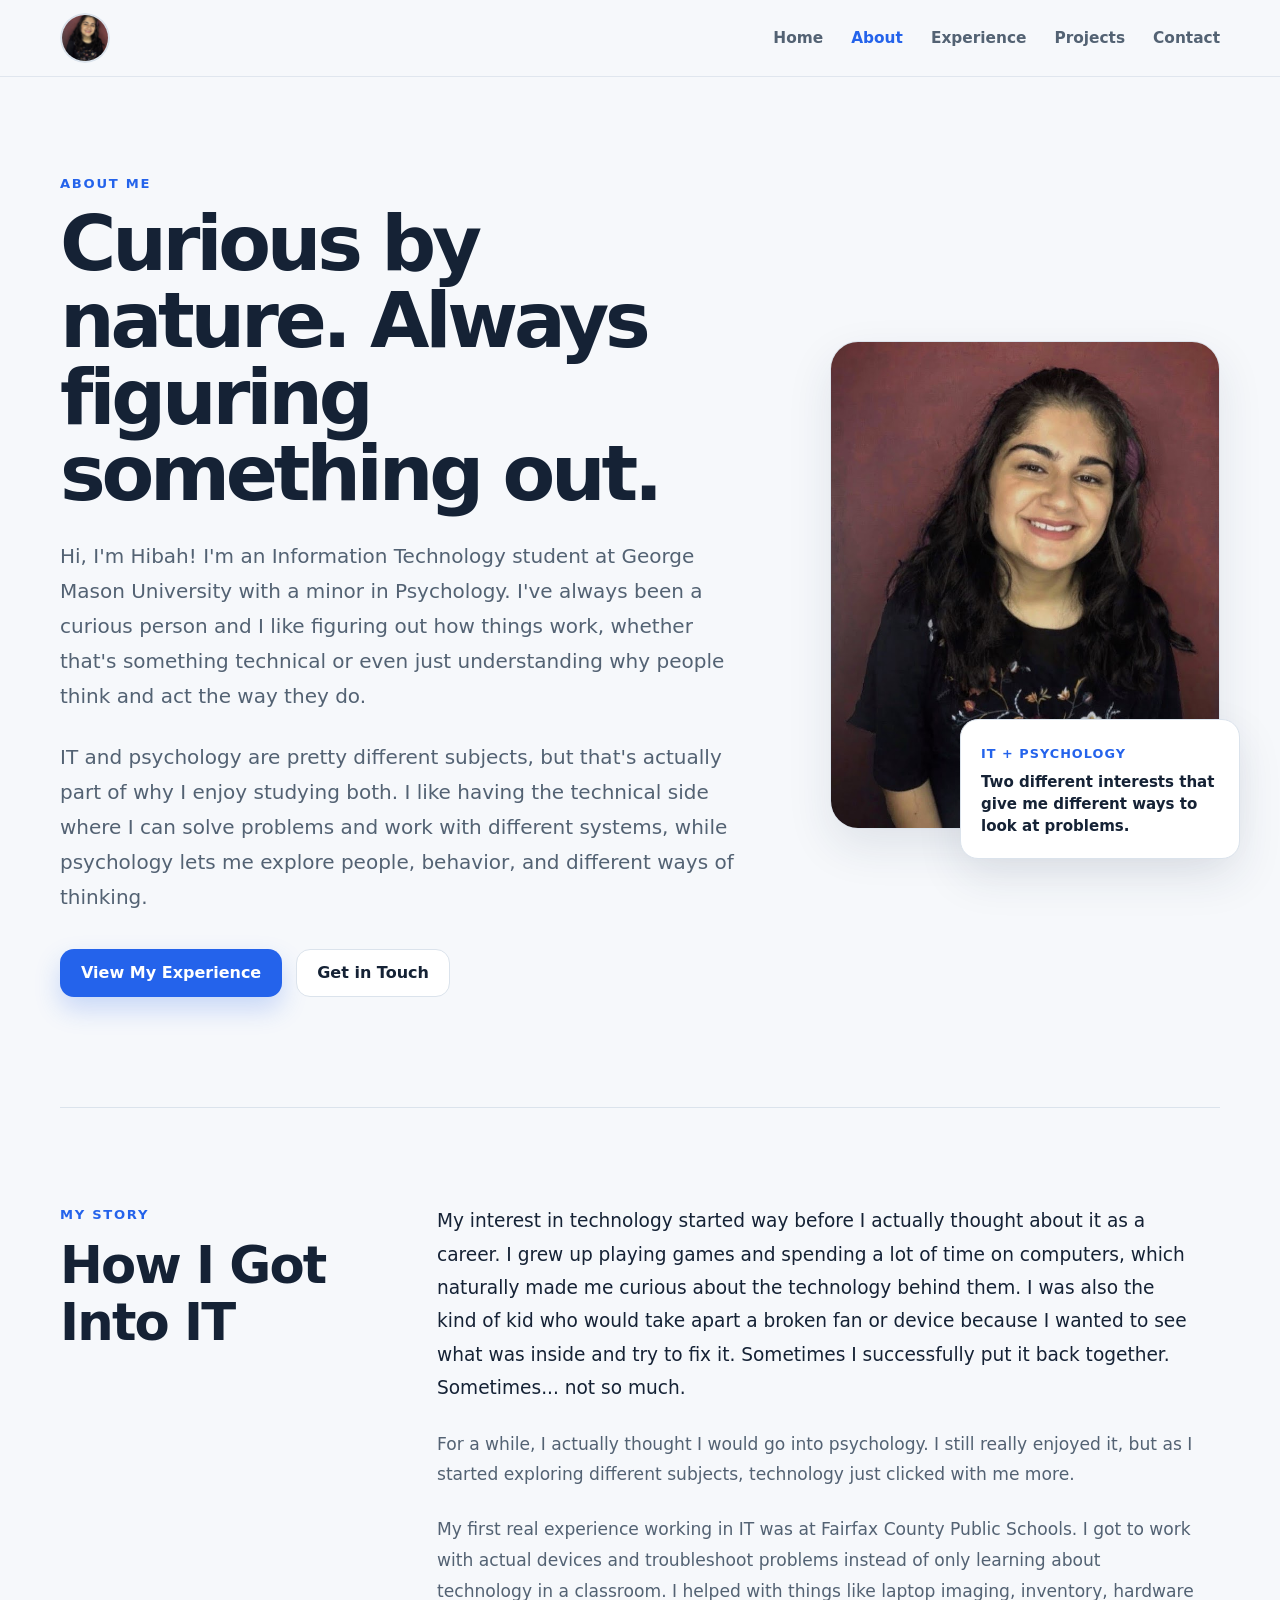
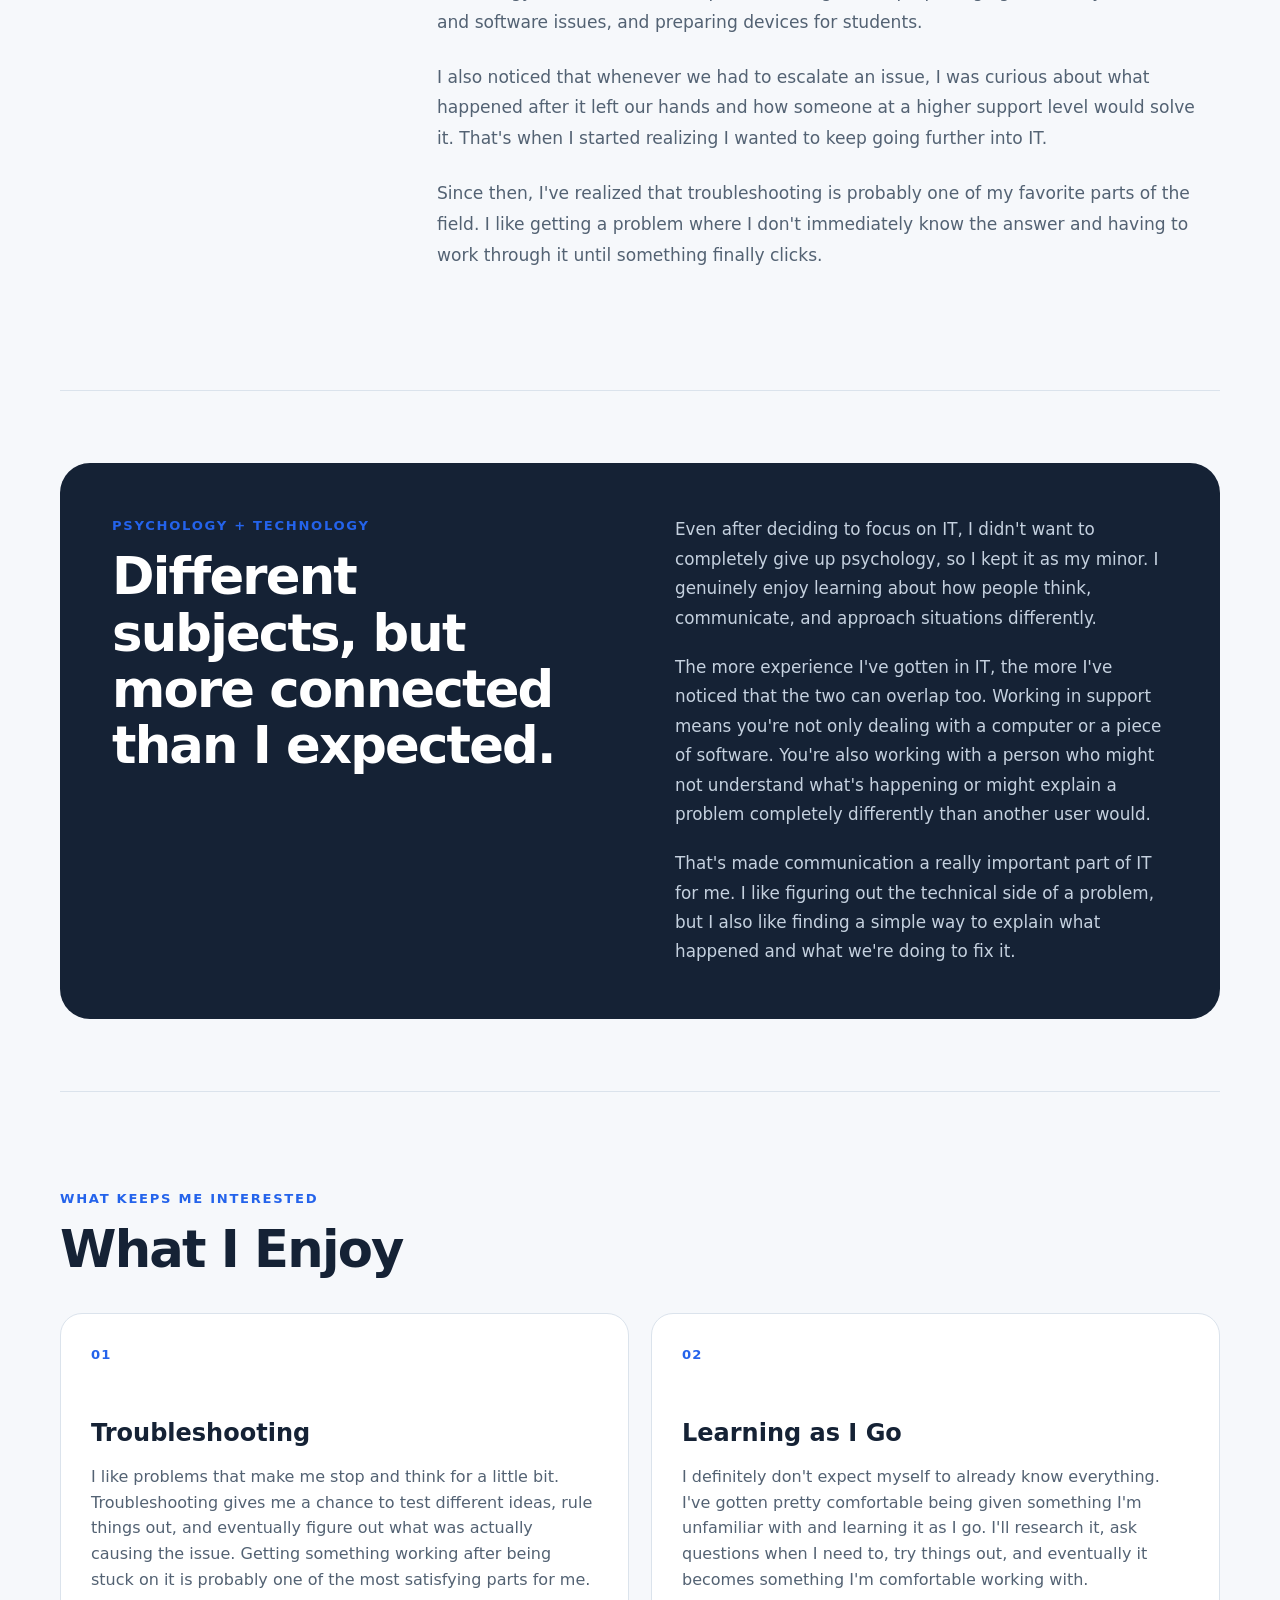
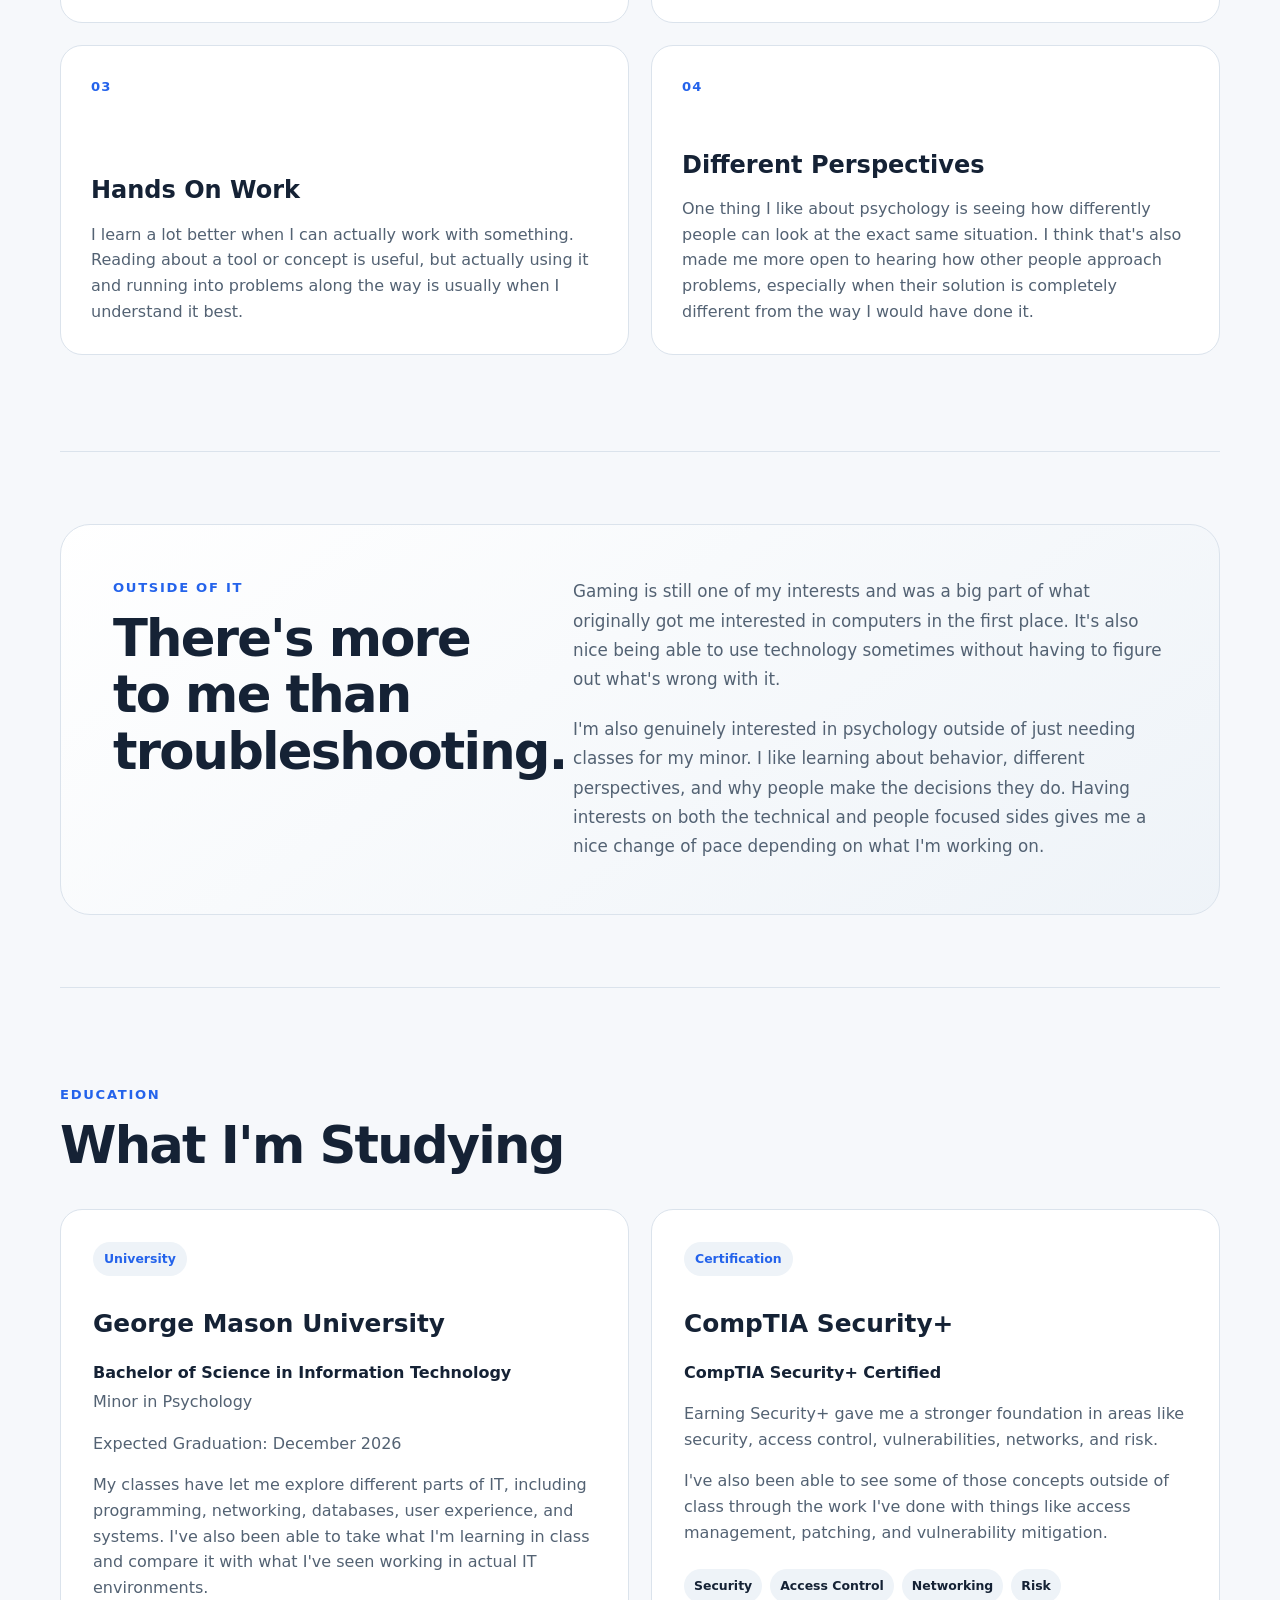
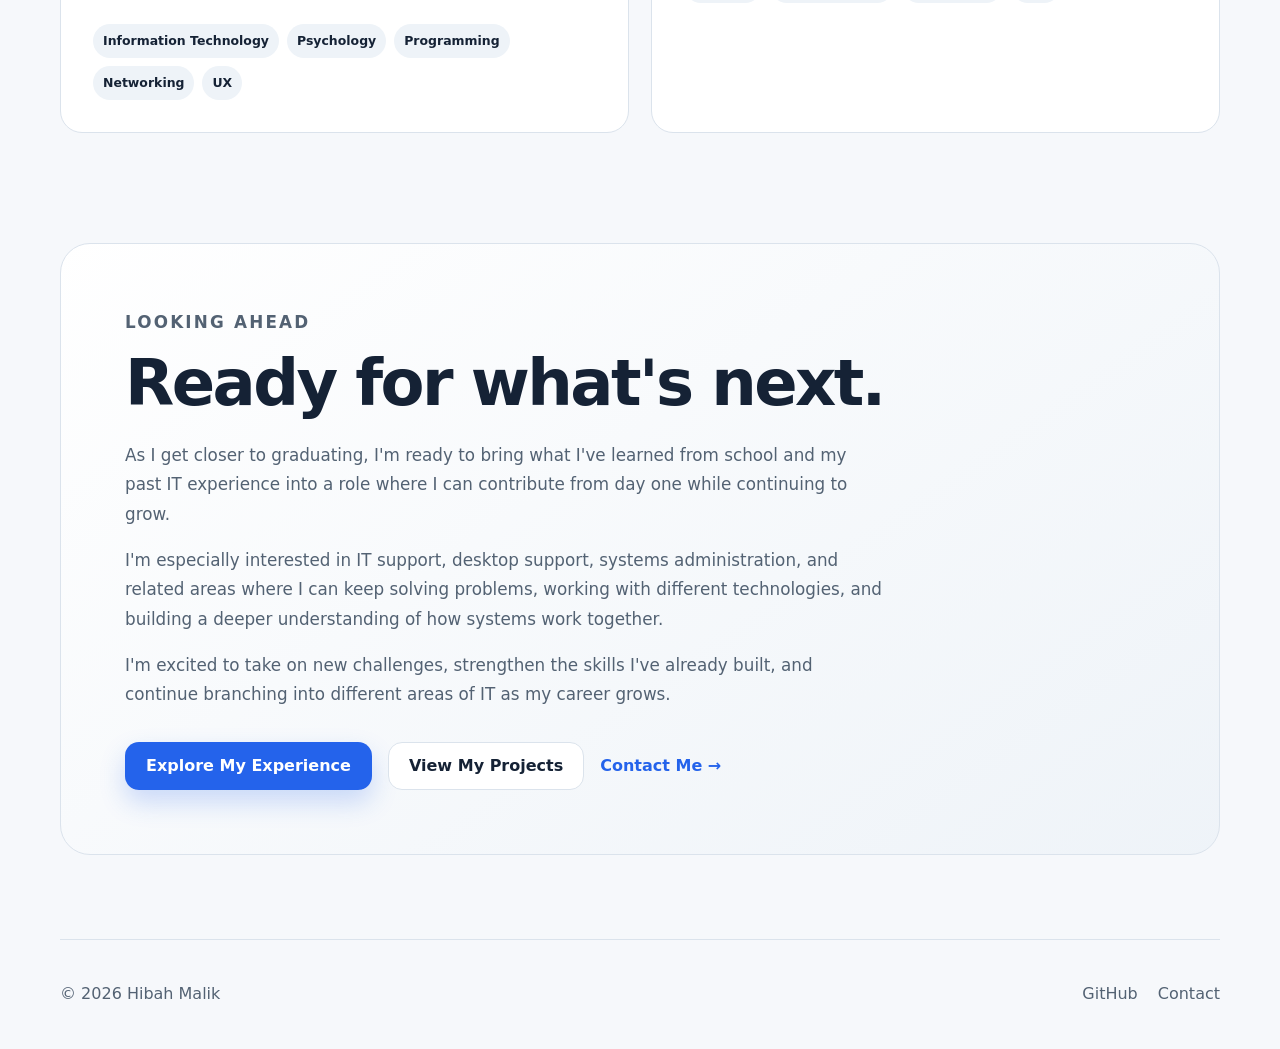
==== about.html @ f1117dc6 "Add about page" ====
<!DOCTYPE html>
<html lang="en">

<head>
    <meta charset="UTF-8">

    <meta
        name="viewport"
        content="width=device-width, initial-scale=1.0"
    >

    <meta
        name="description"
        content="Learn more about Hibah Malik, an Information Technology student at George Mason University with a minor in Psychology."
    >

    <title>About | Hibah Malik</title>

    <link
        rel="icon"
        type="image/jpeg"
        href="assets/images/logo.JPG"
    >

    <link rel="stylesheet" href="style.css">
</head>


<body>

    <!-- Navigation -->
    <header class="site-header">

        <nav class="navbar" aria-label="Main navigation">

            <a
                href="index.html"
                class="logo"
                aria-label="Hibah Malik home"
            >
                <img
                    src="assets/images/logo.JPG"
                    alt="Hibah Malik"
                >
            </a>

            <button
                class="menu-toggle"
                type="button"
                aria-label="Open navigation menu"
                aria-expanded="false"
            >
                ☰
            </button>

            <ul class="nav-links">

                <li>
                    <a href="index.html">
                        Home
                    </a>
                </li>

                <li>
                    <a
                        href="about.html"
                        class="active"
                    >
                        About
                    </a>
                </li>

                <li>
                    <a href="experience.html">
                        Experience
                    </a>
                </li>

                <li>
                    <a href="projects.html">
                        Projects
                    </a>
                </li>

                <li>
                    <a href="contact.html">
                        Contact
                    </a>
                </li>

            </ul>

        </nav>

    </header>


    <main>

        <!-- About Introduction -->
        <section class="about-hero">

            <div class="about-hero-content">

                <p class="eyebrow">
                    About Me
                </p>

                <h1>
                    Curious by nature.
                    Always figuring something out.
                </h1>

                <p class="about-intro">
                    Hi, I'm Hibah! I'm an Information Technology student
                    at George Mason University with a minor in Psychology.
                    I've always been a curious person and I like figuring
                    out how things work, whether that's something technical
                    or even just understanding why people think and act the
                    way they do.
                </p>

                <p class="about-intro">
                    IT and psychology are pretty different subjects, but
                    that's actually part of why I enjoy studying both.
                    I like having the technical side where I can solve
                    problems and work with different systems, while psychology
                    lets me explore people, behavior, and different ways
                    of thinking.
                </p>

                <div class="about-hero-actions">

                    <a
                        class="button primary-button"
                        href="experience.html"
                    >
                        View My Experience
                    </a>

                    <a
                        class="button secondary-button"
                        href="contact.html"
                    >
                        Get in Touch
                    </a>

                </div>

            </div>


            <div class="about-photo-wrapper">

                <img
                    class="about-photo"
                    src="assets/images/logo.JPG"
                    alt="Hibah Malik"
                >

                <div class="about-photo-note">

                    <span>
                        IT + Psychology
                    </span>

                    <p>
                        Two different interests that give me
                        different ways to look at problems.
                    </p>

                </div>

            </div>

        </section>


        <!-- How I Got Into IT -->
        <section class="about-section about-story-section">

            <div class="about-section-label">

                <p class="eyebrow">
                    My Story
                </p>

                <h2>
                    How I Got Into IT
                </h2>

            </div>


            <div class="about-story">

                <p>
                    My interest in technology started way before I actually
                    thought about it as a career. I grew up playing games
                    and spending a lot of time on computers, which naturally
                    made me curious about the technology behind them. I was
                    also the kind of kid who would take apart a broken fan
                    or device because I wanted to see what was inside and try
                    to fix it. Sometimes I successfully put it back together.
                    Sometimes... not so much.
                </p>

                <p>
                    For a while, I actually thought I would go into psychology.
                    I still really enjoyed it, but as I started exploring
                    different subjects, technology just clicked with me more.
                </p>

                <p>
                    My first real experience working in IT was at Fairfax
                    County Public Schools. I got to work with actual devices
                    and troubleshoot problems instead of only learning about
                    technology in a classroom. I helped with things like
                    laptop imaging, inventory, hardware and software issues,
                    and preparing devices for students.
                </p>

                <p>
                    I also noticed that whenever we had to escalate an issue,
                    I was curious about what happened after it left our hands
                    and how someone at a higher support level would solve it.
                    That's when I started realizing I wanted to keep going
                    further into IT.
                </p>

                <p>
                    Since then, I've realized that troubleshooting is probably
                    one of my favorite parts of the field. I like getting a
                    problem where I don't immediately know the answer and
                    having to work through it until something finally clicks.
                </p>

            </div>

        </section>


        <!-- Psychology and Technology -->
        <section class="about-section people-tech-section">

            <div class="people-tech-card">

                <div class="people-tech-heading">

                    <p class="eyebrow">
                        Psychology + Technology
                    </p>

                    <h2>
                        Different subjects,
                        but more connected than I expected.
                    </h2>

                </div>


                <div class="people-tech-content">

                    <p>
                        Even after deciding to focus on IT, I didn't want
                        to completely give up psychology, so I kept it as
                        my minor. I genuinely enjoy learning about how
                        people think, communicate, and approach situations
                        differently.
                    </p>

                    <p>
                        The more experience I've gotten in IT, the more I've
                        noticed that the two can overlap too. Working in
                        support means you're not only dealing with a computer
                        or a piece of software. You're also working with a
                        person who might not understand what's happening or
                        might explain a problem completely differently than
                        another user would.
                    </p>

                    <p>
                        That's made communication a really important part of
                        IT for me. I like figuring out the technical side of
                        a problem, but I also like finding a simple way to
                        explain what happened and what we're doing to fix it.
                    </p>

                </div>

            </div>

        </section>


        <!-- What I Enjoy -->
        <section class="about-section">

            <div class="section-heading">

                <p class="eyebrow">
                    What Keeps Me Interested
                </p>

                <h2>
                    What I Enjoy
                </h2>

            </div>


            <div class="about-interest-grid">

                <!-- Troubleshooting -->
                <article class="about-interest-card">

                    <span class="interest-number">
                        01
                    </span>

                    <h3>
                        Troubleshooting
                    </h3>

                    <p>
                        I like problems that make me stop and think for a
                        little bit. Troubleshooting gives me a chance to
                        test different ideas, rule things out, and eventually
                        figure out what was actually causing the issue.
                        Getting something working after being stuck on it
                        is probably one of the most satisfying parts for me.
                    </p>

                </article>


                <!-- Learning -->
                <article class="about-interest-card">

                    <span class="interest-number">
                        02
                    </span>

                    <h3>
                        Learning as I Go
                    </h3>

                    <p>
                        I definitely don't expect myself to already know
                        everything. I've gotten pretty comfortable being
                        given something I'm unfamiliar with and learning it
                        as I go. I'll research it, ask questions when I need
                        to, try things out, and eventually it becomes
                        something I'm comfortable working with.
                    </p>

                </article>


                <!-- Hands On Work -->
                <article class="about-interest-card">

                    <span class="interest-number">
                        03
                    </span>

                    <h3>
                        Hands On Work
                    </h3>

                    <p>
                        I learn a lot better when I can actually work with
                        something. Reading about a tool or concept is useful,
                        but actually using it and running into problems along
                        the way is usually when I understand it best.
                    </p>

                </article>


                <!-- Perspectives -->
                <article class="about-interest-card">

                    <span class="interest-number">
                        04
                    </span>

                    <h3>
                        Different Perspectives
                    </h3>

                    <p>
                        One thing I like about psychology is seeing how
                        differently people can look at the exact same
                        situation. I think that's also made me more open
                        to hearing how other people approach problems,
                        especially when their solution is completely
                        different from the way I would have done it.
                    </p>

                </article>

            </div>

        </section>


        <!-- Outside of IT -->
        <section class="about-section outside-section">

            <div class="outside-card">

                <div>

                    <p class="eyebrow">
                        Outside of IT
                    </p>

                    <h2>
                        There's more to me than troubleshooting.
                    </h2>

                </div>


                <div class="outside-content">

                    <p>
                        Gaming is still one of my interests and was a big
                        part of what originally got me interested in
                        computers in the first place. It's also nice being
                        able to use technology sometimes without having
                        to figure out what's wrong with it.
                    </p>

                    <p>
                        I'm also genuinely interested in psychology outside
                        of just needing classes for my minor. I like learning
                        about behavior, different perspectives, and why people
                        make the decisions they do. Having interests on both
                        the technical and people focused sides gives me a
                        nice change of pace depending on what I'm working on.
                    </p>

                </div>

            </div>

        </section>


        <!-- Education -->
        <section class="about-section education-section">

            <div class="section-heading">

                <p class="eyebrow">
                    Education
                </p>

                <h2>
                    What I'm Studying
                </h2>

            </div>


            <div class="education-grid">

                <!-- GMU -->
                <article class="education-card">

                    <div class="education-card-top">

                        <span class="education-type">
                            University
                        </span>

                    </div>

                    <h3>
                        George Mason University
                    </h3>

                    <p class="education-degree">
                        Bachelor of Science in Information Technology
                    </p>

                    <p class="education-minor">
                        Minor in Psychology
                    </p>

                    <p>
                        Expected Graduation: December 2026
                    </p>

                    <p>
                        My classes have let me explore different parts of IT,
                        including programming, networking, databases, user
                        experience, and systems. I've also been able to take
                        what I'm learning in class and compare it with what
                        I've seen working in actual IT environments.
                    </p>

                    <div class="education-details">

                        <span>
                            Information Technology
                        </span>

                        <span>
                            Psychology
                        </span>

                        <span>
                            Programming
                        </span>

                        <span>
                            Networking
                        </span>

                        <span>
                            UX
                        </span>

                    </div>

                </article>


                <!-- Security+ -->
                <article class="education-card">

                    <div class="education-card-top">

                        <span class="education-type">
                            Certification
                        </span>

                    </div>

                    <h3>
                        CompTIA Security+
                    </h3>

                    <p class="education-degree">
                        CompTIA Security+ Certified
                    </p>

                    <p>
                        Earning Security+ gave me a stronger foundation in
                        areas like security, access control, vulnerabilities,
                        networks, and risk.
                    </p>

                    <p>
                        I've also been able to see some of those concepts
                        outside of class through the work I've done with
                        things like access management, patching, and
                        vulnerability mitigation.
                    </p>

                    <div class="education-details">

                        <span>
                            Security
                        </span>

                        <span>
                            Access Control
                        </span>

                        <span>
                            Networking
                        </span>

                        <span>
                            Risk
                        </span>

                    </div>

                </article>

            </div>

        </section>


        <!-- Looking Ahead -->
        <section class="about-future-section">

            <div class="about-future-content">

                <p class="eyebrow">
                    Looking Ahead
                </p>

                <h2>
                    Ready for what's next.
                </h2>

                <p>
                    As I get closer to graduating, I'm ready to bring what
                    I've learned from school and my past IT experience into
                    a role where I can contribute from day one while
                    continuing to grow.
                </p>

                <p>
                    I'm especially interested in IT support, desktop support,
                    systems administration, and related areas where I can
                    keep solving problems, working with different technologies,
                    and building a deeper understanding of how systems work
                    together.
                </p>

                <p>
                    I'm excited to take on new challenges, strengthen the
                    skills I've already built, and continue branching into
                    different areas of IT as my career grows.
                </p>


                <div class="about-future-actions">

                    <a
                        class="button primary-button"
                        href="experience.html"
                    >
                        Explore My Experience
                    </a>

                    <a
                        class="button secondary-button"
                        href="projects.html"
                    >
                        View My Projects
                    </a>

                    <a
                        class="text-link"
                        href="contact.html"
                    >
                        Contact Me →
                    </a>

                </div>

            </div>

        </section>

    </main>


    <!-- Footer -->
    <footer class="site-footer">

        <p>
            © <span id="current-year"></span> Hibah Malik
        </p>

        <div class="footer-links">

            <a
                href="https://github.com/hibah-malik"
                target="_blank"
                rel="noopener noreferrer"
            >
                GitHub
            </a>

            <a href="contact.html">
                Contact
            </a>

        </div>

    </footer>


    <script src="script.js"></script>

</body>

</html>
---- style.css ----
/* ========================================
   SITE VARIABLES
======================================== */

:root {
  --background: #f6f8fb;
  --surface: #ffffff;
  --surface-soft: #eef3f8;

  --text-primary: #152235;
  --text-secondary: #536273;

  --accent: #2463eb;
  --accent-dark: #1749b8;

  --border: #dbe3ec;

  --shadow:
    0 18px 45px
    rgba(31, 50, 81, 0.1);

  --max-width: 1160px;
}


/* ========================================
   GLOBAL
======================================== */

* {
  box-sizing: border-box;
}

html {
  scroll-behavior: smooth;
}

body {
  margin: 0;

  background: var(--background);
  color: var(--text-primary);

  font-family:
    Inter,
    ui-sans-serif,
    system-ui,
    -apple-system,
    BlinkMacSystemFont,
    "Segoe UI",
    sans-serif;

  line-height: 1.6;
}

a {
  color: inherit;
  text-decoration: none;
}

img {
  max-width: 100%;
}

button,
a {
  -webkit-tap-highlight-color: transparent;
}


/* ========================================
   NAVIGATION
======================================== */

.site-header {
  position: sticky;
  top: 0;

  z-index: 1000;

  background:
    rgba(246, 248, 251, 0.94);

  border-bottom:
    1px solid
    rgba(219, 227, 236, 0.8);

  backdrop-filter: blur(16px);
}

.navbar {
  width:
    min(
      calc(100% - 32px),
      var(--max-width)
    );

  min-height: 76px;

  margin: 0 auto;

  display: flex;

  align-items: center;
  justify-content: space-between;
}


/* Logo */

.logo {
  width: 50px;
  height: 50px;

  border-radius: 50%;

  overflow: hidden;

  display: block;

  flex-shrink: 0;
}

.logo img {
  width: 100%;
  height: 100%;

  display: block;

  object-fit: cover;

  border-radius: 50%;

  border:
    2px solid
    var(--border);

  transition:
    transform 180ms ease,
    border-color 180ms ease;
}

.logo:hover img {
  transform: scale(1.05);

  border-color: var(--accent);
}


/* Navigation Links */

.nav-links {
  display: flex;

  align-items: center;

  gap: 28px;

  margin: 0;

  padding: 0;

  list-style: none;
}

.nav-links a {
  color: var(--text-secondary);

  font-size: 0.96rem;

  font-weight: 650;
}

.nav-links a:hover,
.nav-links a.active {
  color: var(--accent);
}


/* Mobile Menu */

.menu-toggle {
  display: none;

  border: 0;

  background: transparent;

  color: var(--text-primary);

  font-size: 1.6rem;

  cursor: pointer;
}


/* ========================================
   MAIN
======================================== */

main {
  width:
    min(
      calc(100% - 32px),
      var(--max-width)
    );

  margin: 0 auto;
}


/* ========================================
   SHARED TYPOGRAPHY
======================================== */

.eyebrow {
  margin: 0 0 12px;

  color: var(--accent);

  font-size: 0.82rem;

  font-weight: 800;

  letter-spacing: 0.13em;

  text-transform: uppercase;
}


/* ========================================
   BUTTONS
======================================== */

.button {
  min-height: 48px;

  padding: 0 20px;

  border:
    1px solid
    transparent;

  border-radius: 14px;

  display: inline-flex;

  align-items: center;
  justify-content: center;

  font-weight: 750;

  transition:
    transform 180ms ease,
    box-shadow 180ms ease,
    background 180ms ease;
}

.button:hover {
  transform: translateY(-2px);
}

.primary-button {
  background: var(--accent);

  color: white;

  box-shadow:
    0 12px 26px
    rgba(36, 99, 235, 0.22);
}

.primary-button:hover {
  background: var(--accent-dark);
}

.secondary-button {
  background: var(--surface);

  border-color: var(--border);
}

.secondary-button:hover {
  box-shadow: var(--shadow);
}


/* ========================================
   HOMEPAGE HERO
======================================== */

.hero {
  min-height: 680px;

  padding:
    96px 0
    72px;

  display: grid;

  grid-template-columns:
    minmax(0, 1.4fr)
    minmax(300px, 0.8fr);

  align-items: center;

  gap: 72px;
}

.hero h1 {
  max-width: 780px;

  margin: 0;

  font-size:
    clamp(
      3rem,
      7vw,
      5.8rem
    );

  line-height: 0.98;

  letter-spacing: -0.055em;
}

.hero-summary {
  max-width: 720px;

  margin:
    28px 0
    14px;

  color: var(--text-secondary);

  font-size:
    clamp(
      1.12rem,
      2vw,
      1.35rem
    );
}

.hero-focus {
  margin: 0;

  color: var(--text-primary);

  font-weight: 700;
}

.hero-actions {
  margin-top: 34px;

  display: flex;

  flex-wrap: wrap;

  gap: 14px;
}


/* Homepage Current Focus Card */

.hero-card {
  padding: 34px;

  border:
    1px solid
    var(--border);

  border-radius: 28px;

  background:
    linear-gradient(
      145deg,
      rgba(255, 255, 255, 0.96),
      rgba(238, 243, 248, 0.96)
    );

  box-shadow: var(--shadow);
}

.card-label {
  margin:
    0 0
    10px;

  color: var(--accent);

  font-weight: 800;
}

.hero-card h2 {
  margin: 0;

  font-size: 1.7rem;

  line-height: 1.2;
}

.hero-card p {
  color: var(--text-secondary);
}

.quick-details {
  margin-top: 24px;

  display: grid;

  gap: 10px;
}

.quick-details span {
  padding:
    12px
    14px;

  border-radius: 12px;

  background:
    rgba(255, 255, 255, 0.78);

  color: var(--text-primary);

  font-weight: 650;
}


/* ========================================
   SHARED SECTIONS
======================================== */

.section {
  padding: 96px 0;
}

.section-heading {
  max-width: 760px;

  margin-bottom: 36px;
}

.section-heading h2 {
  margin: 0;

  font-size:
    clamp(
      2rem,
      4vw,
      3.5rem
    );

  line-height: 1.1;

  letter-spacing: -0.035em;
}


/* ========================================
   HOMEPAGE FEATURE CARDS
======================================== */

.feature-grid {
  display: grid;

  grid-template-columns:
    repeat(
      3,
      minmax(0, 1fr)
    );

  gap: 22px;
}

.feature-card {
  padding: 28px;

  border:
    1px solid
    var(--border);

  border-radius: 22px;

  background: var(--surface);
}

.feature-card h3 {
  margin-top: 0;
}

.feature-card p {
  color: var(--text-secondary);
}


/* ========================================
   PROJECT CARDS
======================================== */

.featured-projects-section {
  border-top:
    1px solid
    var(--border);
}

.project-grid {
  display: grid;

  grid-template-columns:
    repeat(
      2,
      minmax(0, 1fr)
    );

  gap: 22px;
}

.project-card {
  padding: 28px;

  border:
    1px solid
    var(--border);

  border-radius: 22px;

  display: flex;

  flex-direction: column;

  background: var(--surface);

  transition:
    transform 180ms ease,
    box-shadow 180ms ease;
}

.project-card:hover {
  transform: translateY(-5px);

  box-shadow: var(--shadow);
}

.project-card-header {
  display: flex;

  align-items: center;

  justify-content: space-between;

  gap: 12px;
}

.project-type,
.project-year {
  color: var(--text-secondary);

  font-size: 0.82rem;

  font-weight: 750;
}

.project-card h3 {
  margin:
    26px 0
    10px;

  font-size: 1.45rem;
}

.project-card p {
  color: var(--text-secondary);
}

.project-tags {
  margin:
    auto 0
    22px;

  padding-top: 16px;

  display: flex;

  flex-wrap: wrap;

  gap: 8px;
}

.project-tags span {
  padding:
    7px
    10px;

  border-radius: 999px;

  background: var(--surface-soft);

  color: var(--text-primary);

  font-size: 0.78rem;

  font-weight: 750;
}

.project-links {
  display: flex;

  flex-wrap: wrap;

  gap: 18px;
}

.text-link {
  color: var(--accent);

  font-weight: 800;
}

.text-link:hover {
  color: var(--accent-dark);
}

.section-action {
  margin-top: 32px;
}


/* ========================================
   HOMEPAGE CALLOUT
======================================== */

.callout-section {
  margin-bottom: 84px;

  padding: 42px;

  border-radius: 28px;

  display: flex;

  align-items: center;

  justify-content: space-between;

  gap: 28px;

  background: var(--text-primary);

  color: white;
}

.callout-section h2 {
  margin: 0;

  font-size:
    clamp(
      1.8rem,
      4vw,
      3rem
    );
}

.callout-section p:not(.eyebrow) {
  max-width: 680px;

  color: #c5d1df;
}


/* ========================================
   CONTACT PAGE
======================================== */

.contact-hero {
  max-width: 850px;

  padding:
    110px 0
    72px;
}

.contact-hero h1 {
  margin: 0;

  font-size:
    clamp(
      3.2rem,
      8vw,
      6rem
    );

  line-height: 1;

  letter-spacing: -0.055em;
}

.contact-intro {
  max-width: 680px;

  margin:
    26px 0
    0;

  color: var(--text-secondary);

  font-size:
    clamp(
      1.15rem,
      2vw,
      1.4rem
    );
}

.contact-section {
  padding: 72px 0;

  border-top:
    1px solid
    var(--border);
}

.contact-grid {
  display: grid;

  grid-template-columns:
    repeat(
      2,
      minmax(0, 1fr)
    );

  gap: 22px;
}

.contact-card {
  min-height: 280px;

  padding: 30px;

  border:
    1px solid
    var(--border);

  border-radius: 22px;

  display: flex;

  align-items: flex-start;

  flex-direction: column;

  background: var(--surface);

  transition:
    transform 180ms ease,
    box-shadow 180ms ease,
    border-color 180ms ease;
}

.contact-card:hover {
  transform: translateY(-5px);

  border-color:
    rgba(36, 99, 235, 0.32);

  box-shadow: var(--shadow);
}

.contact-icon {
  min-width: 48px;

  height: 48px;

  padding:
    0
    12px;

  border-radius: 14px;

  display: inline-grid;

  place-items: center;

  background: var(--surface-soft);

  color: var(--accent);

  font-size: 1rem;

  font-weight: 850;
}

.contact-card h3 {
  margin:
    24px 0
    8px;

  font-size: 1.45rem;
}

.contact-card p {
  margin:
    0 0
    24px;

  color: var(--text-secondary);
}

.contact-card .text-link {
  margin-top: auto;
}


/* Contact Resume */

.resume-callout {
  margin: 54px 0;

  padding: 42px;

  border-radius: 28px;

  display: flex;

  align-items: center;

  justify-content: space-between;

  gap: 34px;

  background: var(--text-primary);

  color: white;
}

.resume-callout h2 {
  margin: 0;

  font-size:
    clamp(
      1.8rem,
      4vw,
      3rem
    );

  line-height: 1.15;
}

.resume-callout p:not(.eyebrow) {
  margin-bottom: 0;

  color: #c5d1df;
}


/* Contact Tags */

.tag-list {
  display: flex;

  flex-wrap: wrap;

  gap: 12px;
}

.tag-list span {
  padding:
    11px
    15px;

  border:
    1px solid
    var(--border);

  border-radius: 999px;

  background: var(--surface);

  color: var(--text-primary);

  font-size: 0.92rem;

  font-weight: 700;
}

.focus-section {
  padding-bottom: 96px;
}


/* Contact Closing */

.contact-thank-you {
  margin-bottom: 84px;

  padding: 48px;

  border:
    1px solid
    var(--border);

  border-radius: 28px;

  background:
    linear-gradient(
      145deg,
      rgba(255, 255, 255, 0.98),
      rgba(238, 243, 248, 0.96)
    );
}

.contact-thank-you h2 {
  max-width: 760px;

  margin: 0;

  font-size:
    clamp(
      2rem,
      4vw,
      3.5rem
    );

  line-height: 1.12;

  letter-spacing: -0.035em;
}

.contact-thank-you p:not(.eyebrow) {
  max-width: 760px;

  margin:
    20px 0
    28px;

  color: var(--text-secondary);

  font-size: 1.05rem;
}


/* ========================================
   ABOUT PAGE
======================================== */

/* About Hero */

.about-hero {
  min-height: 700px;

  padding:
    96px 0
    110px;

  display: grid;

  grid-template-columns:
    minmax(0, 1.25fr)
    minmax(280px, 0.75fr);

  align-items: center;

  gap: 80px;
}

.about-hero-content h1 {
  max-width: 820px;

  margin: 0;

  font-size:
    clamp(
      3rem,
      6vw,
      5.3rem
    );

  line-height: 1;

  letter-spacing: -0.055em;
}

.about-intro {
  max-width: 720px;

  margin:
    26px 0
    0;

  color: var(--text-secondary);

  font-size:
    clamp(
      1.05rem,
      2vw,
      1.25rem
    );

  line-height: 1.75;
}

.about-hero-actions {
  margin-top: 34px;

  display: flex;

  flex-wrap: wrap;

  gap: 14px;
}


/* About Portrait */

.about-photo-wrapper {
  position: relative;

  width: min(100%, 390px);

  justify-self: end;
}

.about-photo {
  width: 100%;

  aspect-ratio: 4 / 5;

  border:
    1px solid
    var(--border);

  border-radius: 28px;

  display: block;

  object-fit: cover;

  box-shadow: var(--shadow);
}

.about-photo-note {
  position: absolute;

  right: -20px;

  bottom: -30px;

  width: min(280px, 85%);

  padding: 20px;

  border:
    1px solid
    var(--border);

  border-radius: 18px;

  background: var(--surface);

  box-shadow: var(--shadow);
}

.about-photo-note span {
  color: var(--accent);

  font-size: 0.8rem;

  font-weight: 800;

  letter-spacing: 0.08em;

  text-transform: uppercase;
}

.about-photo-note p {
  margin:
    7px 0
    0;

  color: var(--text-primary);

  font-size: 0.94rem;

  font-weight: 650;

  line-height: 1.45;
}


/* Shared About Sections */

.about-section {
  padding: 96px 0;

  border-top:
    1px solid
    var(--border);
}


/* About Story */

.about-story-section {
  display: grid;

  grid-template-columns:
    minmax(220px, 0.55fr)
    minmax(0, 1.45fr);

  gap: 80px;
}

.about-section-label h2 {
  margin: 0;

  font-size:
    clamp(
      2rem,
      4vw,
      3.4rem
    );

  line-height: 1.1;

  letter-spacing: -0.035em;
}

.about-story {
  max-width: 760px;
}

.about-story p {
  margin:
    0 0
    24px;

  color: var(--text-secondary);

  font-size: 1.07rem;

  line-height: 1.8;
}

.about-story p:first-child {
  color: var(--text-primary);

  font-size: 1.16rem;
}


/* Psychology + Technology */

.people-tech-section {
  padding-top: 72px;
  padding-bottom: 72px;
}

.people-tech-card {
  padding: 52px;

  border-radius: 30px;

  display: grid;

  grid-template-columns:
    minmax(0, 1fr)
    minmax(0, 1fr);

  gap: 70px;

  background: var(--text-primary);

  color: white;
}

.people-tech-heading h2 {
  max-width: 520px;

  margin: 0;

  font-size:
    clamp(
      2rem,
      4vw,
      3.4rem
    );

  line-height: 1.1;

  letter-spacing: -0.035em;
}

.people-tech-content p {
  margin:
    0 0
    20px;

  color: #c5d1df;

  font-size: 1.05rem;

  line-height: 1.75;
}

.people-tech-content p:last-child {
  margin-bottom: 0;
}


/* About Interests */

.about-interest-grid {
  display: grid;

  grid-template-columns:
    repeat(
      2,
      minmax(0, 1fr)
    );

  gap: 22px;
}

.about-interest-card {
  min-height: 310px;

  padding: 30px;

  border:
    1px solid
    var(--border);

  border-radius: 22px;

  display: flex;

  flex-direction: column;

  background: var(--surface);

  transition:
    transform 180ms ease,
    box-shadow 180ms ease,
    border-color 180ms ease;
}

.about-interest-card:hover {
  transform: translateY(-5px);

  border-color:
    rgba(36, 99, 235, 0.3);

  box-shadow: var(--shadow);
}

.interest-number {
  color: var(--accent);

  font-size: 0.82rem;

  font-weight: 850;

  letter-spacing: 0.08em;
}

.about-interest-card h3 {
  margin:
    auto 0
    12px;

  font-size: 1.5rem;
}

.about-interest-card p {
  margin: 0;

  color: var(--text-secondary);
}


/* Outside IT */

.outside-section {
  padding:
    72px 0;
}

.outside-card {
  padding: 52px;

  border:
    1px solid
    var(--border);

  border-radius: 30px;

  display: grid;

  grid-template-columns:
    minmax(0, 0.8fr)
    minmax(0, 1.2fr);

  gap: 64px;

  background:
    linear-gradient(
      145deg,
      rgba(255, 255, 255, 0.98),
      rgba(238, 243, 248, 0.96)
    );
}

.outside-card h2 {
  margin: 0;

  font-size:
    clamp(
      2rem,
      4vw,
      3.3rem
    );

  line-height: 1.1;

  letter-spacing: -0.035em;
}

.outside-content p {
  margin:
    0 0
    20px;

  color: var(--text-secondary);

  font-size: 1.05rem;

  line-height: 1.75;
}

.outside-content p:last-child {
  margin-bottom: 0;
}


/* Education */

.education-section {
  padding-bottom: 110px;
}

.education-grid {
  display: grid;

  grid-template-columns:
    repeat(
      2,
      minmax(0, 1fr)
    );

  gap: 22px;
}

.education-card {
  padding: 32px;

  border:
    1px solid
    var(--border);

  border-radius: 22px;

  background: var(--surface);
}

.education-card-top {
  margin-bottom: 28px;
}

.education-type {
  padding:
    7px
    11px;

  border-radius: 999px;

  display: inline-block;

  background: var(--surface-soft);

  color: var(--accent);

  font-size: 0.78rem;

  font-weight: 800;
}

.education-card h3 {
  margin:
    0 0
    10px;

  font-size: 1.55rem;
}

.education-card p {
  color: var(--text-secondary);
}

.education-degree {
  margin-bottom: 4px;

  color:
    var(--text-primary)
    !important;

  font-weight: 700;
}

.education-minor {
  margin-top: 0;
}

.education-details {
  margin-top: 24px;

  display: flex;

  flex-wrap: wrap;

  gap: 8px;
}

.education-details span {
  padding:
    7px
    10px;

  border-radius: 999px;

  background: var(--surface-soft);

  font-size: 0.78rem;

  font-weight: 700;
}


/* Looking Ahead */

.about-future-section {
  margin-bottom: 84px;

  padding: 64px;

  border:
    1px solid
    var(--border);

  border-radius: 30px;

  background:
    linear-gradient(
      145deg,
      rgba(255, 255, 255, 0.98),
      rgba(238, 243, 248, 0.96)
    );
}

.about-future-content {
  max-width: 850px;
}

.about-future-content h2 {
  margin:
    0 0
    24px;

  font-size:
    clamp(
      2.2rem,
      5vw,
      4rem
    );

  line-height: 1.05;

  letter-spacing: -0.04em;
}

.about-future-content > p {
  max-width: 760px;

  color: var(--text-secondary);

  font-size: 1.05rem;

  line-height: 1.75;
}

.about-future-actions {
  margin-top: 32px;

  display: flex;

  flex-wrap: wrap;

  align-items: center;

  gap: 16px;
}


/* ========================================
   FOOTER
======================================== */

.site-footer {
  width:
    min(
      calc(100% - 32px),
      var(--max-width)
    );

  min-height: 110px;

  margin: 0 auto;

  border-top:
    1px solid
    var(--border);

  display: flex;

  align-items: center;

  justify-content: space-between;

  gap: 20px;

  color: var(--text-secondary);
}

.footer-links {
  display: flex;

  gap: 20px;
}

.footer-links a:hover {
  color: var(--accent);
}


/* ========================================
   TABLET
======================================== */

@media (max-width: 900px) {

  /* Home */

  .hero {
    grid-template-columns: 1fr;

    gap: 46px;
  }

  .feature-grid {
    grid-template-columns: 1fr;
  }

  .project-grid {
    grid-template-columns: 1fr;
  }

  .callout-section {
    align-items: flex-start;

    flex-direction: column;
  }


  /* Contact */

  .contact-grid {
    grid-template-columns: 1fr;
  }


  /* About */

  .about-hero {
    grid-template-columns: 1fr;

    gap: 64px;
  }

  .about-photo-wrapper {
    justify-self: start;

    width: min(100%, 420px);
  }

  .about-story-section {
    grid-template-columns: 1fr;

    gap: 36px;
  }

  .people-tech-card {
    grid-template-columns: 1fr;

    gap: 36px;
  }

  .outside-card {
    grid-template-columns: 1fr;

    gap: 36px;
  }

  .education-grid {
    grid-template-columns: 1fr;
  }

}


/* ========================================
   MOBILE
======================================== */

@media (max-width: 720px) {

  /* Navigation */

  .navbar {
    min-height: 68px;
  }

  .logo {
    width: 44px;
    height: 44px;
  }

  .menu-toggle {
    display: block;
  }

  .nav-links {
    position: absolute;

    top: 68px;

    right: 16px;
    left: 16px;

    padding: 18px;

    border:
      1px solid
      var(--border);

    border-radius: 18px;

    display: none;

    align-items: stretch;

    flex-direction: column;

    gap: 4px;

    background: var(--surface);

    box-shadow: var(--shadow);
  }

  .nav-links.open {
    display: flex;
  }

  .nav-links a {
    padding: 12px;

    border-radius: 10px;
  }

  .nav-links a:hover {
    background: var(--surface-soft);
  }


  /* Buttons */

  .button {
    width: 100%;
  }


  /* Homepage */

  .hero {
    min-height: auto;

    padding-top: 72px;
  }

  .hero-actions {
    align-items: stretch;

    flex-direction: column;
  }


  /* Homepage Callout */

  .callout-section {
    padding:
      34px
      24px;
  }


  /* Contact */

  .contact-hero {
    padding:
      72px 0
      54px;
  }

  .contact-card {
    min-height: 250px;
  }

  .resume-callout {
    padding:
      32px
      24px;

    align-items: flex-start;

    flex-direction: column;
  }

  .resume-callout .button {
    width: 100%;
  }

  .contact-thank-you {
    padding:
      32px
      24px;
  }


  /* About Hero */

  .about-hero {
    min-height: auto;

    padding:
      72px 0
      90px;
  }

  .about-hero-actions {
    flex-direction: column;
  }

  .about-hero-actions .button {
    width: 100%;
  }

  .about-photo-wrapper {
    width:
      calc(
        100% - 10px
      );
  }

  .about-photo-note {
    right: -10px;

    bottom: -34px;
  }


  /* About Sections */

  .about-section {
    padding: 72px 0;
  }


  /* About Psychology */

  .people-tech-card {
    padding:
      32px
      24px;
  }


  /* Interests */

  .about-interest-grid {
    grid-template-columns: 1fr;
  }

  .about-interest-card {
    min-height: 260px;
  }


  /* Outside */

  .outside-card {
    padding:
      32px
      24px;
  }


  /* Looking Ahead */

  .about-future-section {
    padding:
      38px
      24px;
  }

  .about-future-actions {
    align-items: stretch;

    flex-direction: column;
  }

  .about-future-actions .button {
    width: 100%;
  }

  .about-future-actions .text-link {
    padding-top: 8px;

    text-align: center;
  }


  /* Footer */

  .site-footer {
    padding:
      30px 0;

    align-items: flex-start;

    flex-direction: column;
  }

}
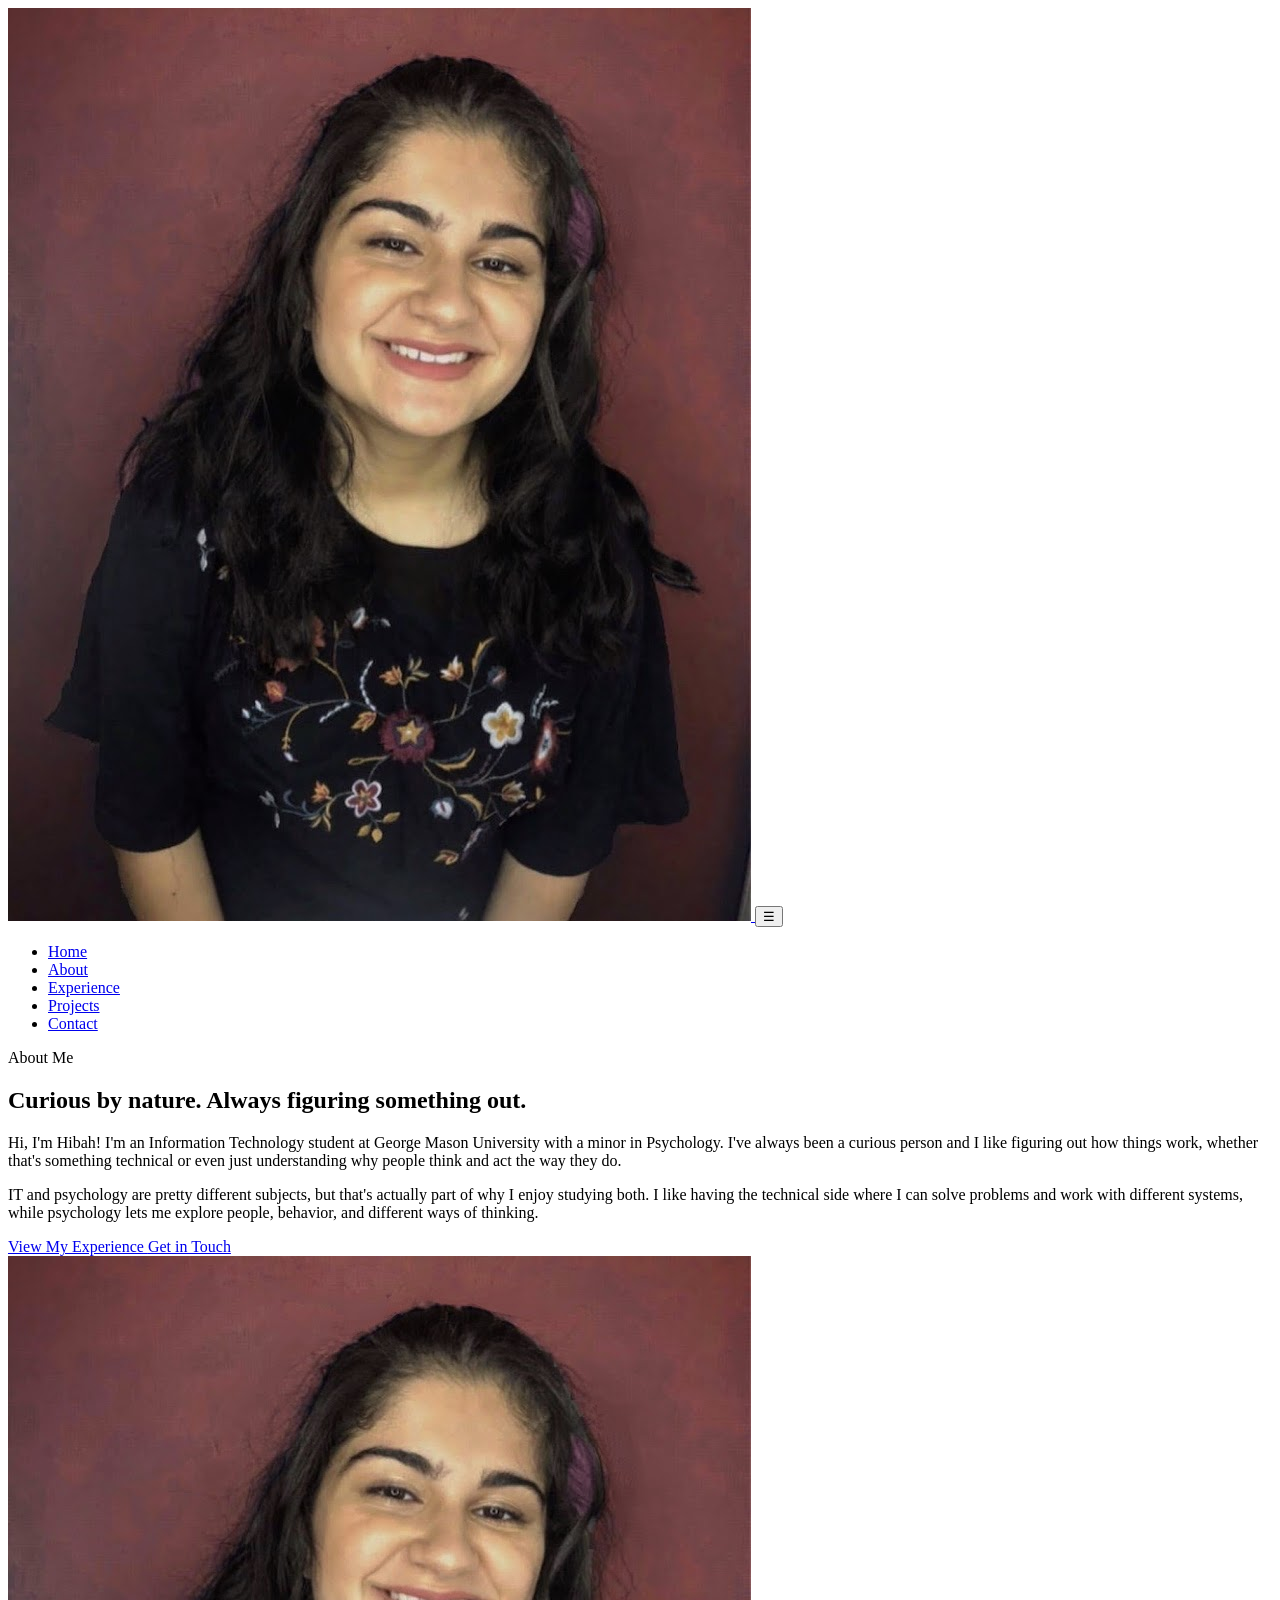
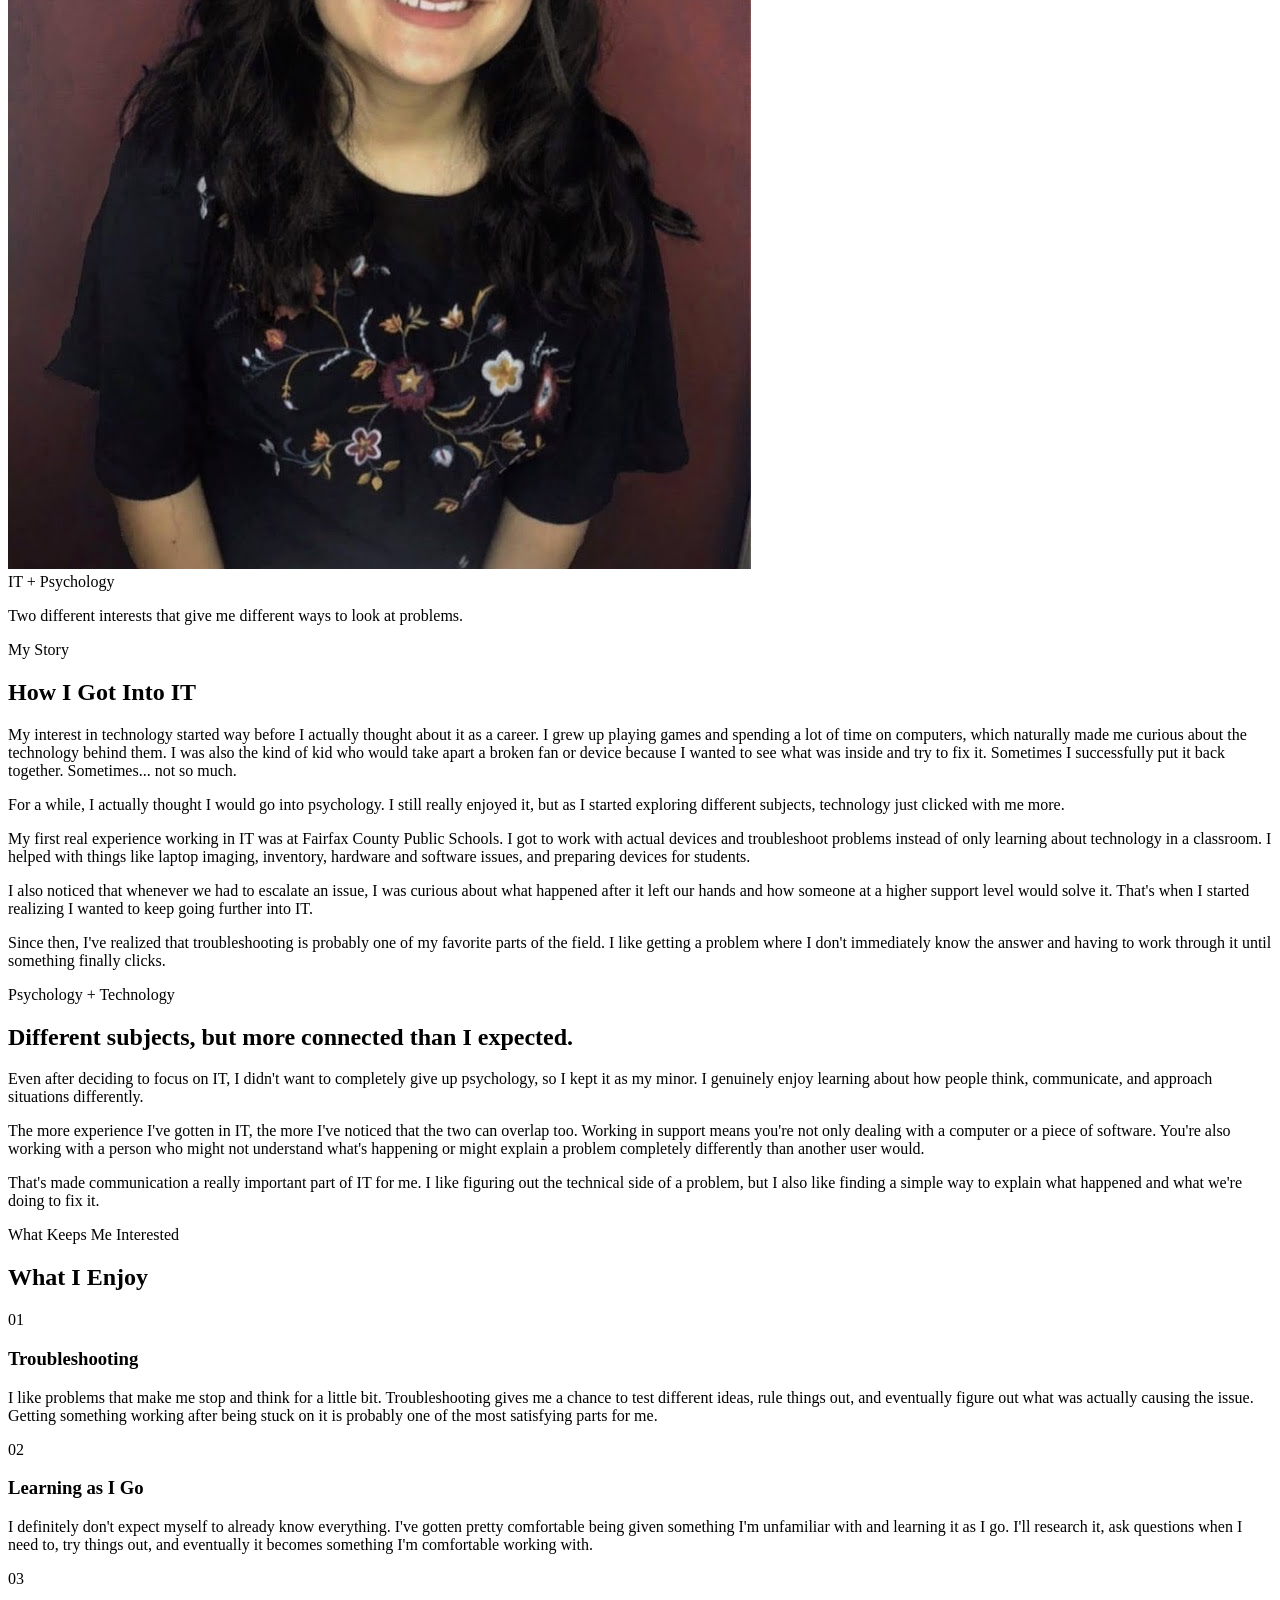
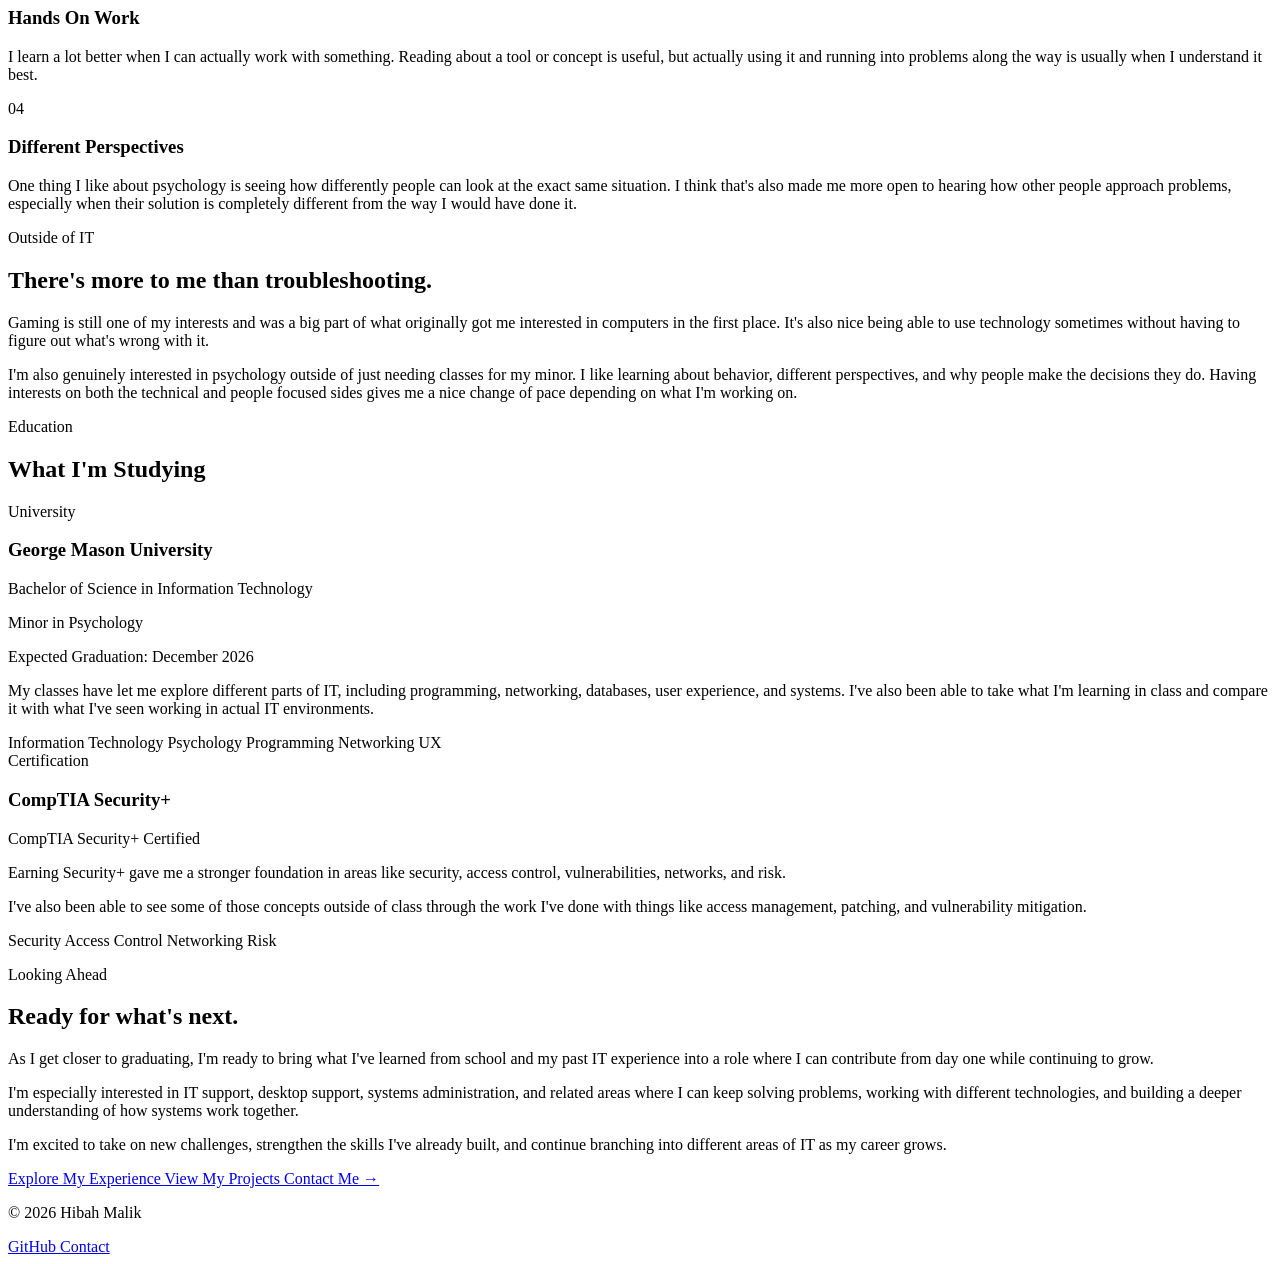
==== commit a76a6d9f: "Test about page without stylesheet" ====
--- a/about.html
+++ b/about.html
@@ -22,8 +22,7 @@
         href="assets/images/logo.JPG"
     >
 
-    <link rel="stylesheet" href="style.css">
-</head>
+<!-- <link rel="stylesheet" href="style.css"> --></head>
 
 
 <body>
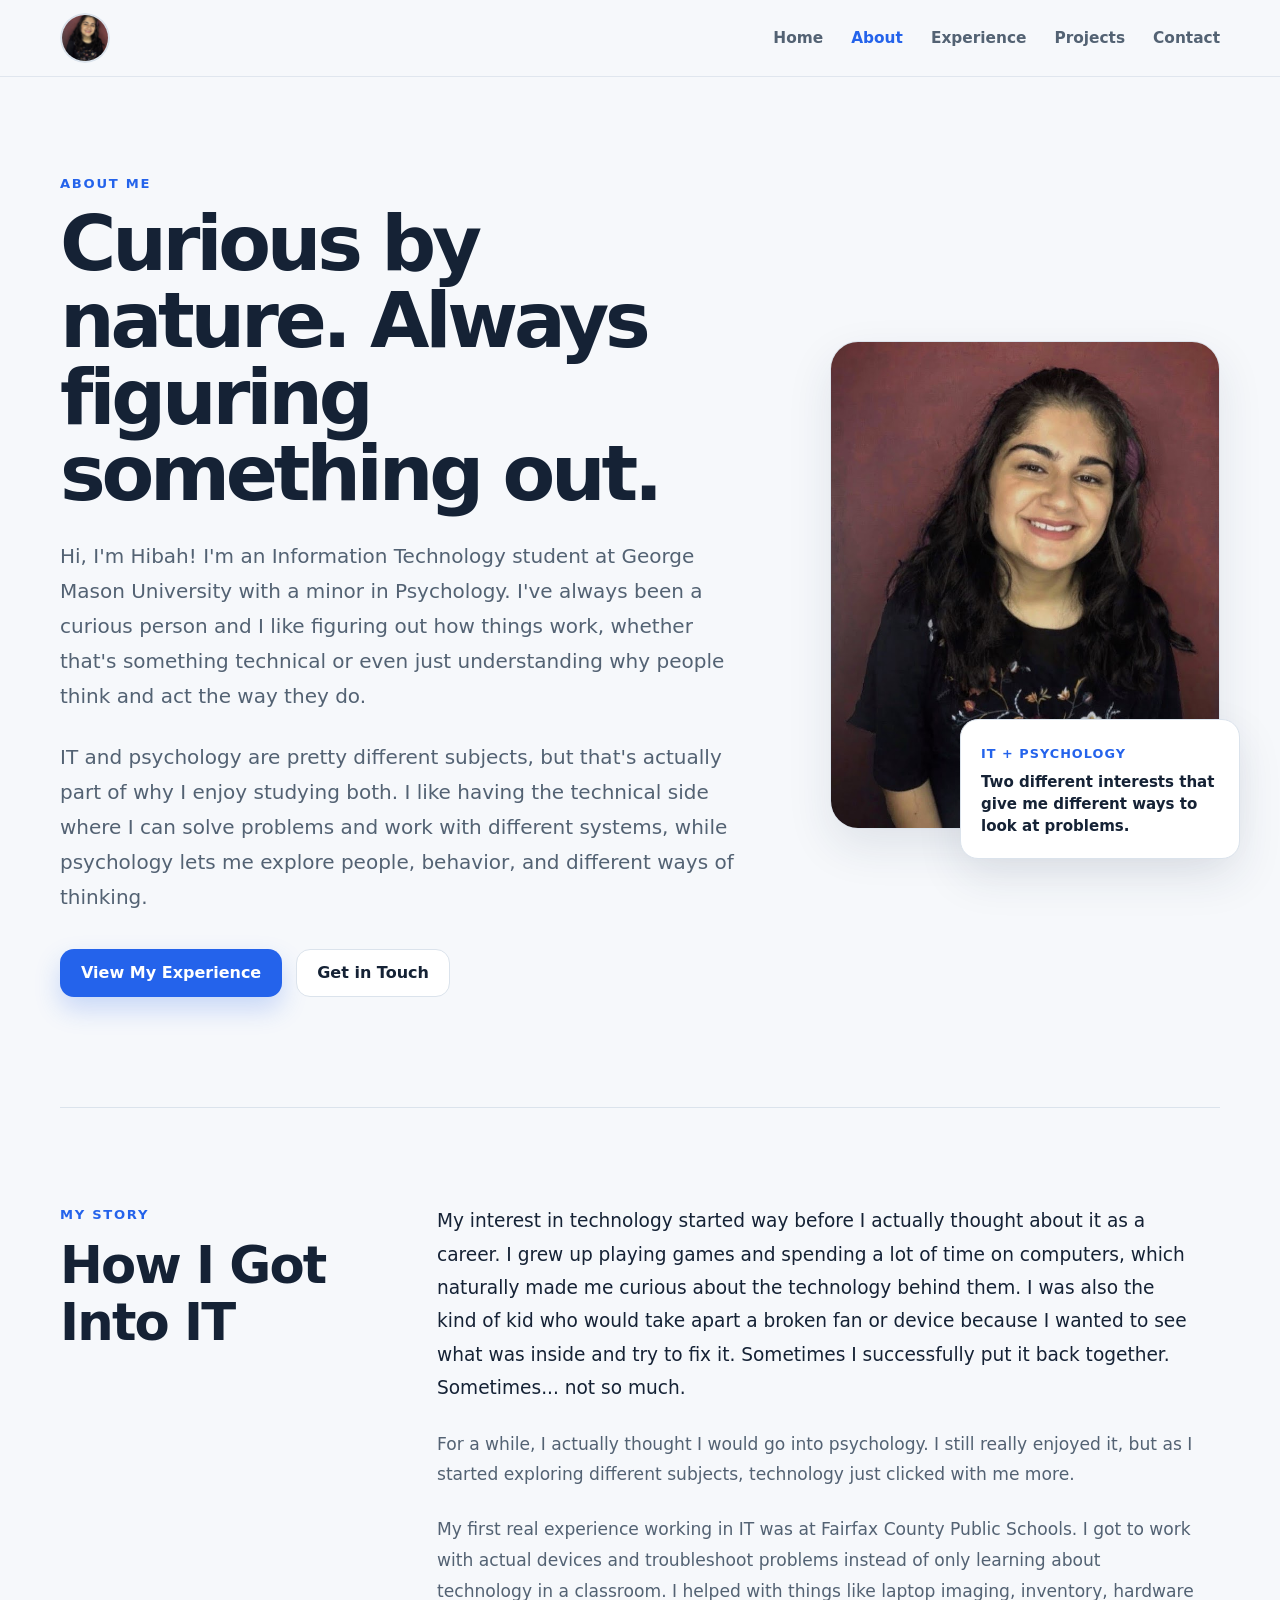
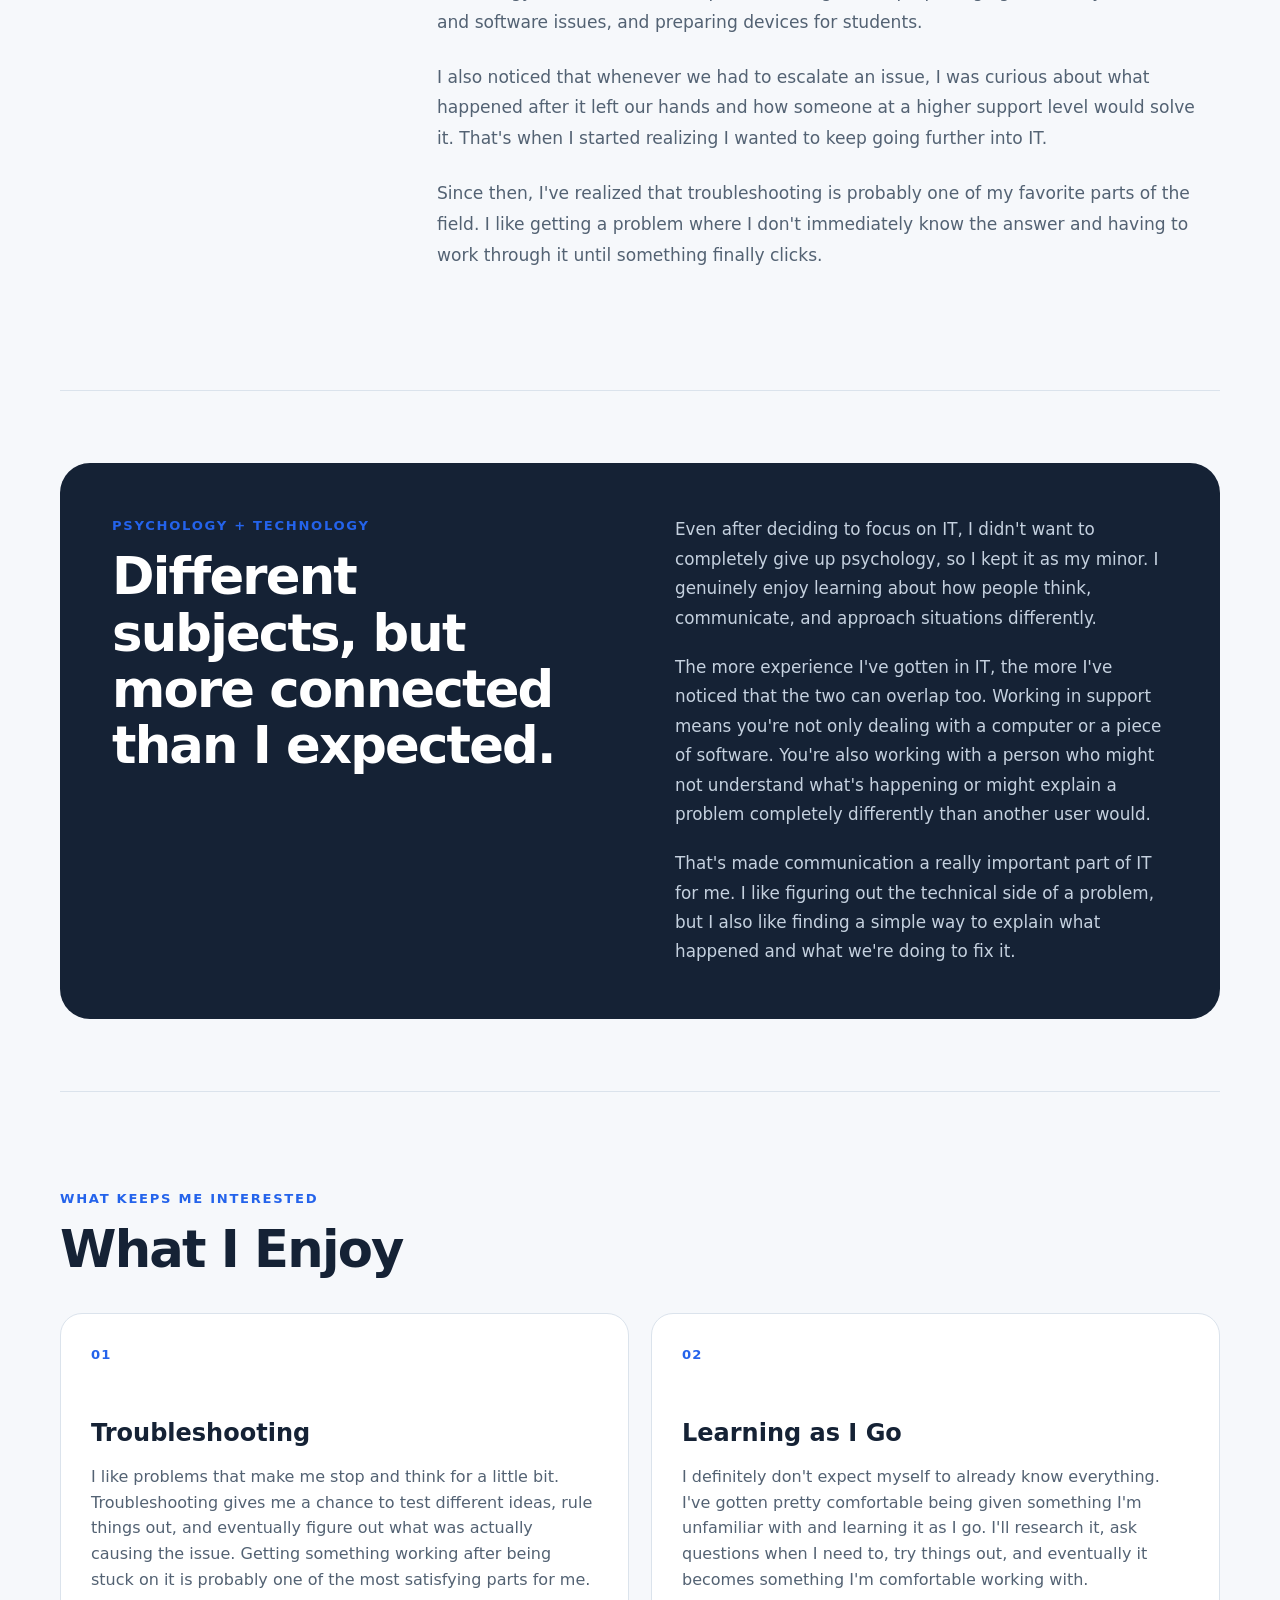
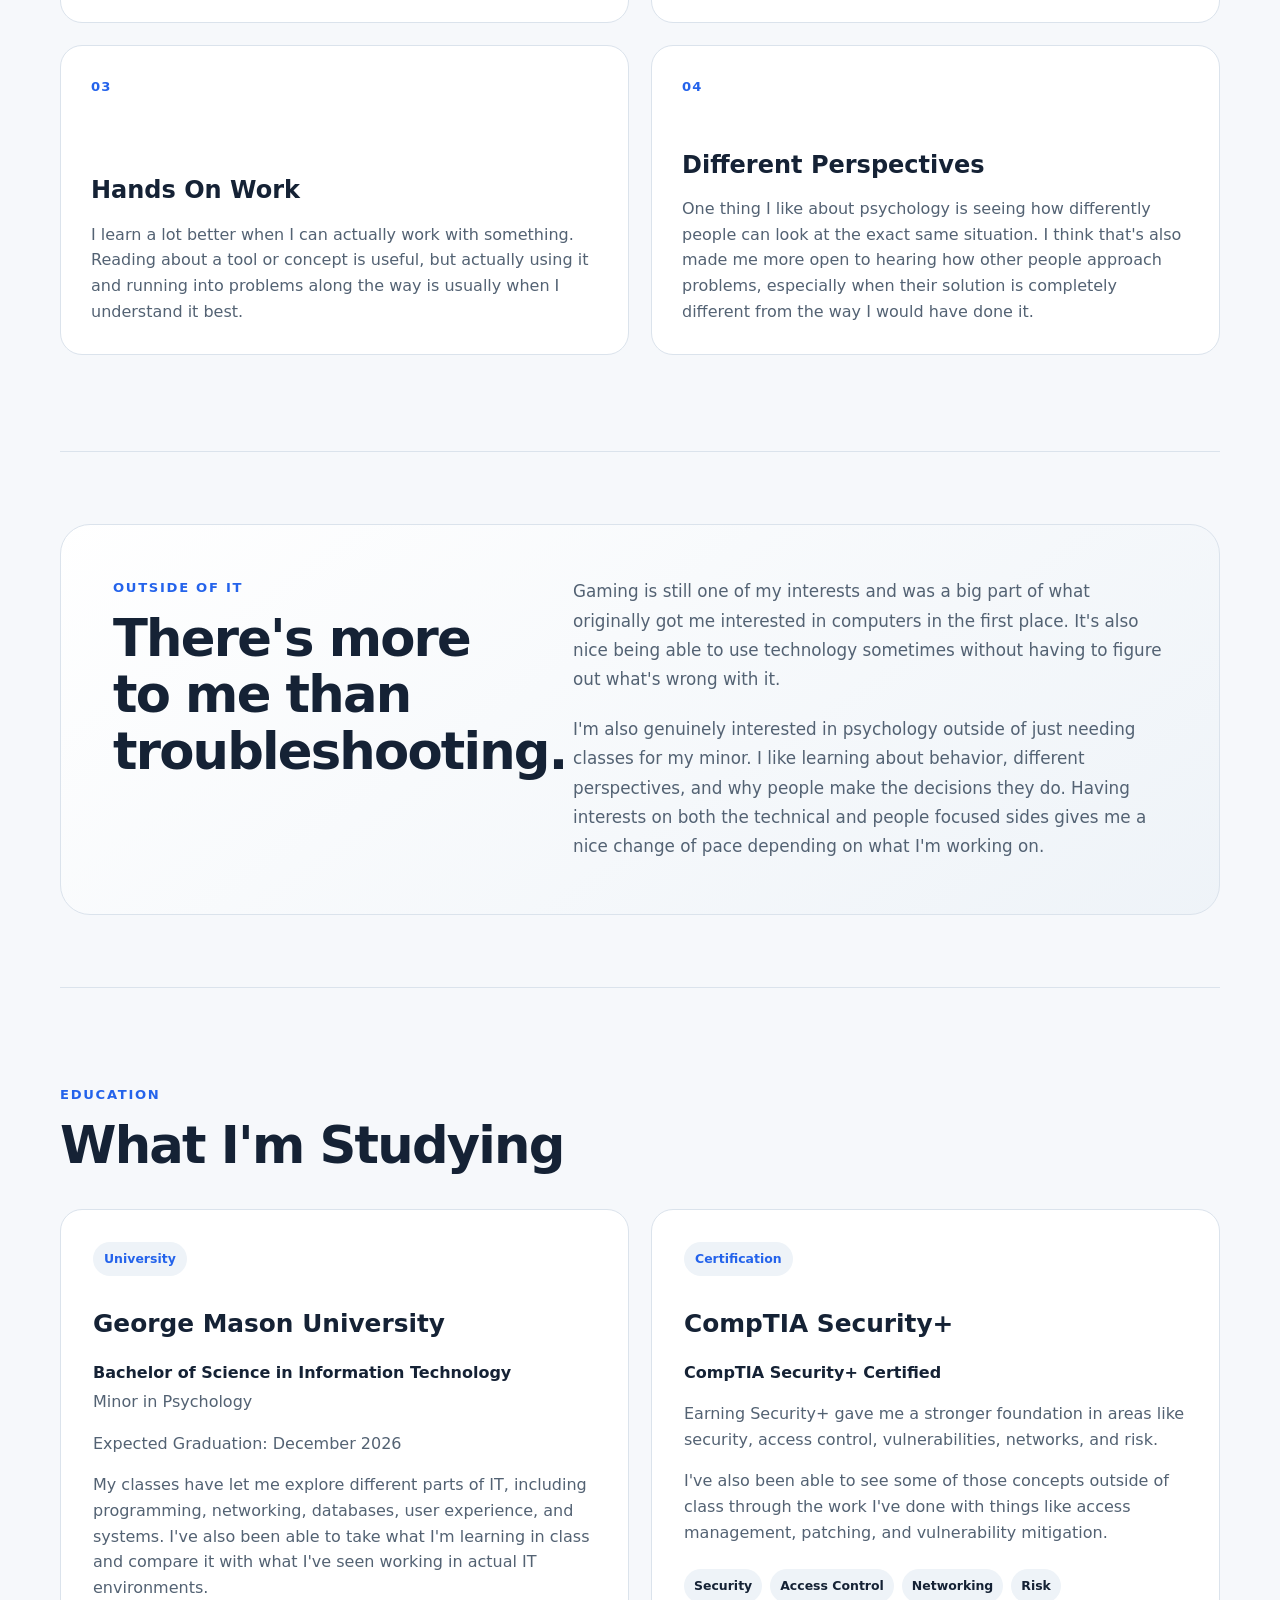
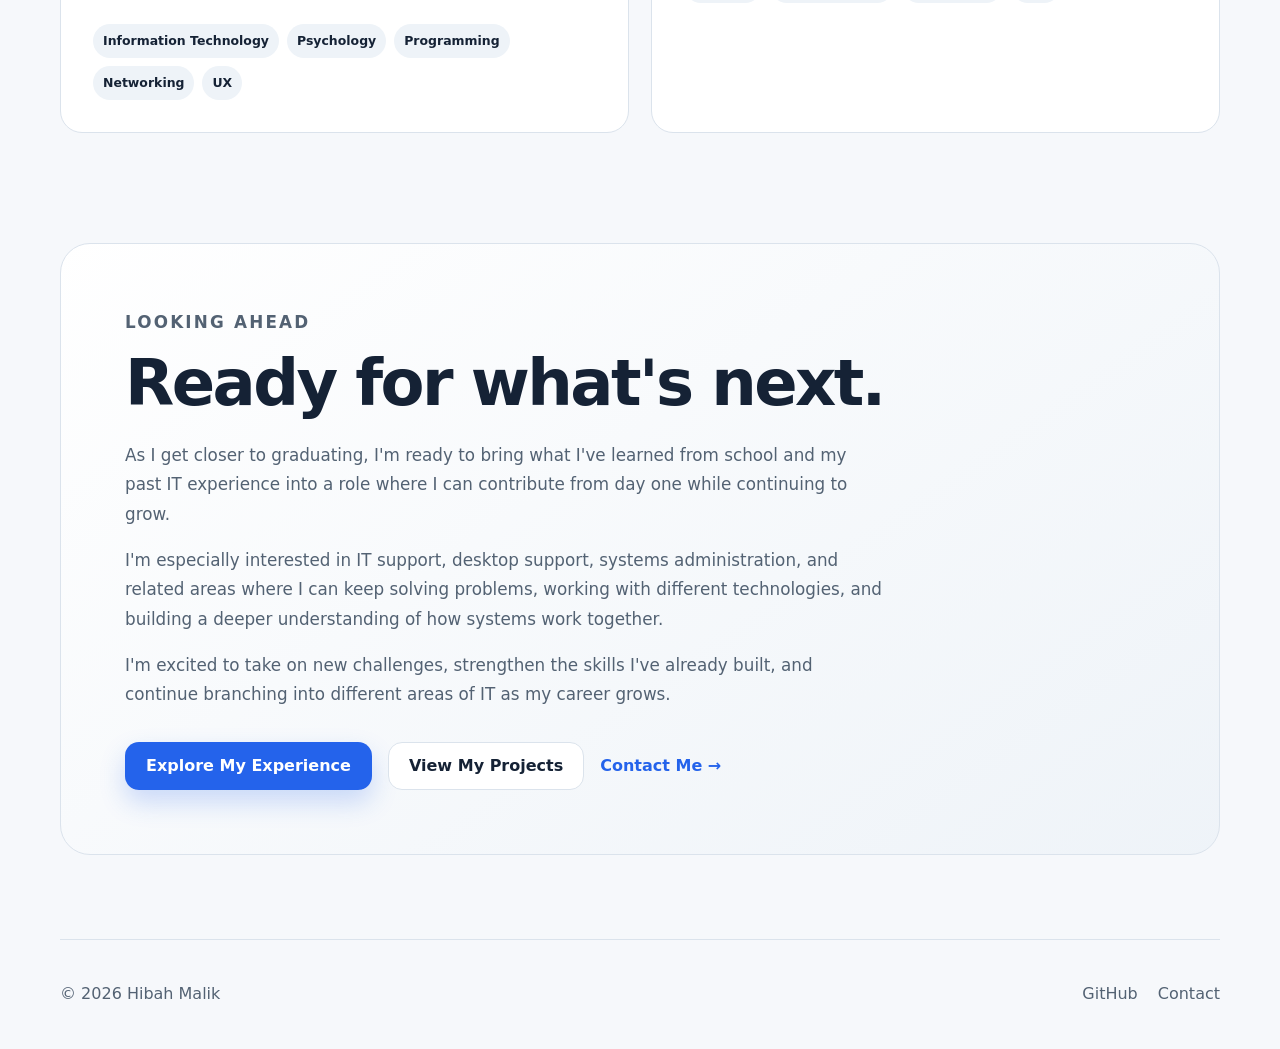
==== commit a4e55374: "Fix about page styling" ====
--- a/about.html
+++ b/about.html
@@ -22,8 +22,7 @@
         href="assets/images/logo.JPG"
     >
 
-<!-- <link rel="stylesheet" href="style.css"> --></head>
-
+<link rel="stylesheet" href="style.css">
 
 <body>
 
--- a/style.css
+++ b/style.css
@@ -15,9 +15,7 @@
 
   --border: #dbe3ec;
 
-  --shadow:
-    0 18px 45px
-    rgba(31, 50, 81, 0.1);
+  --shadow: 0 18px 45px rgba(31, 50, 81, 0.1);
 
   --max-width: 1160px;
 }
@@ -37,7 +35,6 @@
 
 body {
   margin: 0;
-
   background: var(--background);
   color: var(--text-primary);
 
@@ -51,6 +48,10 @@
     sans-serif;
 
   line-height: 1.6;
+
+  display: block;
+  visibility: visible;
+  opacity: 1;
 }
 
 a {
@@ -75,32 +76,25 @@
 .site-header {
   position: sticky;
   top: 0;
-
   z-index: 1000;
 
-  background:
-    rgba(246, 248, 251, 0.94);
-
-  border-bottom:
-    1px solid
-    rgba(219, 227, 236, 0.8);
+  background: rgba(246, 248, 251, 0.94);
+
+  border-bottom: 1px solid rgba(219, 227, 236, 0.8);
 
   backdrop-filter: blur(16px);
+
+  display: block;
+  visibility: visible;
+  opacity: 1;
 }
 
 .navbar {
-  width:
-    min(
-      calc(100% - 32px),
-      var(--max-width)
-    );
-
+  width: min(calc(100% - 32px), var(--max-width));
   min-height: 76px;
-
   margin: 0 auto;
 
   display: flex;
-
   align-items: center;
   justify-content: space-between;
 }
@@ -113,11 +107,9 @@
   height: 50px;
 
   border-radius: 50%;
-
   overflow: hidden;
 
   display: block;
-
   flex-shrink: 0;
 }
 
@@ -128,12 +120,9 @@
   display: block;
 
   object-fit: cover;
-
   border-radius: 50%;
 
-  border:
-    2px solid
-    var(--border);
+  border: 2px solid var(--border);
 
   transition:
     transform 180ms ease,
@@ -142,7 +131,6 @@
 
 .logo:hover img {
   transform: scale(1.05);
-
   border-color: var(--accent);
 }
 
@@ -151,13 +139,10 @@
 
 .nav-links {
   display: flex;
-
   align-items: center;
-
   gap: 28px;
 
   margin: 0;
-
   padding: 0;
 
   list-style: none;
@@ -165,9 +150,7 @@
 
 .nav-links a {
   color: var(--text-secondary);
-
   font-size: 0.96rem;
-
   font-weight: 650;
 }
 
@@ -183,11 +166,9 @@
   display: none;
 
   border: 0;
-
   background: transparent;
 
   color: var(--text-primary);
-
   font-size: 1.6rem;
 
   cursor: pointer;
@@ -199,13 +180,12 @@
 ======================================== */
 
 main {
-  width:
-    min(
-      calc(100% - 32px),
-      var(--max-width)
-    );
-
+  width: min(calc(100% - 32px), var(--max-width));
   margin: 0 auto;
+
+  display: block;
+  visibility: visible;
+  opacity: 1;
 }
 
 
@@ -219,11 +199,9 @@
   color: var(--accent);
 
   font-size: 0.82rem;
-
   font-weight: 800;
 
   letter-spacing: 0.13em;
-
   text-transform: uppercase;
 }
 
@@ -237,14 +215,10 @@
 
   padding: 0 20px;
 
-  border:
-    1px solid
-    transparent;
-
+  border: 1px solid transparent;
   border-radius: 14px;
 
   display: inline-flex;
-
   align-items: center;
   justify-content: center;
 
@@ -262,12 +236,9 @@
 
 .primary-button {
   background: var(--accent);
-
   color: white;
 
-  box-shadow:
-    0 12px 26px
-    rgba(36, 99, 235, 0.22);
+  box-shadow: 0 12px 26px rgba(36, 99, 235, 0.22);
 }
 
 .primary-button:hover {
@@ -276,7 +247,6 @@
 
 .secondary-button {
   background: var(--surface);
-
   border-color: var(--border);
 }
 
@@ -292,9 +262,7 @@
 .hero {
   min-height: 680px;
 
-  padding:
-    96px 0
-    72px;
+  padding: 96px 0 72px;
 
   display: grid;
 
@@ -312,33 +280,20 @@
 
   margin: 0;
 
-  font-size:
-    clamp(
-      3rem,
-      7vw,
-      5.8rem
-    );
+  font-size: clamp(3rem, 7vw, 5.8rem);
 
   line-height: 0.98;
-
   letter-spacing: -0.055em;
 }
 
 .hero-summary {
   max-width: 720px;
 
-  margin:
-    28px 0
-    14px;
+  margin: 28px 0 14px;
 
   color: var(--text-secondary);
 
-  font-size:
-    clamp(
-      1.12rem,
-      2vw,
-      1.35rem
-    );
+  font-size: clamp(1.12rem, 2vw, 1.35rem);
 }
 
 .hero-focus {
@@ -353,7 +308,6 @@
   margin-top: 34px;
 
   display: flex;
-
   flex-wrap: wrap;
 
   gap: 14px;
@@ -365,10 +319,7 @@
 .hero-card {
   padding: 34px;
 
-  border:
-    1px solid
-    var(--border);
-
+  border: 1px solid var(--border);
   border-radius: 28px;
 
   background:
@@ -382,9 +333,7 @@
 }
 
 .card-label {
-  margin:
-    0 0
-    10px;
+  margin: 0 0 10px;
 
   color: var(--accent);
 
@@ -412,14 +361,11 @@
 }
 
 .quick-details span {
-  padding:
-    12px
-    14px;
+  padding: 12px 14px;
 
   border-radius: 12px;
 
-  background:
-    rgba(255, 255, 255, 0.78);
+  background: rgba(255, 255, 255, 0.78);
 
   color: var(--text-primary);
 
@@ -444,12 +390,7 @@
 .section-heading h2 {
   margin: 0;
 
-  font-size:
-    clamp(
-      2rem,
-      4vw,
-      3.5rem
-    );
+  font-size: clamp(2rem, 4vw, 3.5rem);
 
   line-height: 1.1;
 
@@ -465,10 +406,7 @@
   display: grid;
 
   grid-template-columns:
-    repeat(
-      3,
-      minmax(0, 1fr)
-    );
+    repeat(3, minmax(0, 1fr));
 
   gap: 22px;
 }
@@ -476,9 +414,7 @@
 .feature-card {
   padding: 28px;
 
-  border:
-    1px solid
-    var(--border);
+  border: 1px solid var(--border);
 
   border-radius: 22px;
 
@@ -499,19 +435,14 @@
 ======================================== */
 
 .featured-projects-section {
-  border-top:
-    1px solid
-    var(--border);
+  border-top: 1px solid var(--border);
 }
 
 .project-grid {
   display: grid;
 
   grid-template-columns:
-    repeat(
-      2,
-      minmax(0, 1fr)
-    );
+    repeat(2, minmax(0, 1fr));
 
   gap: 22px;
 }
@@ -519,9 +450,7 @@
 .project-card {
   padding: 28px;
 
-  border:
-    1px solid
-    var(--border);
+  border: 1px solid var(--border);
 
   border-radius: 22px;
 
@@ -562,9 +491,7 @@
 }
 
 .project-card h3 {
-  margin:
-    26px 0
-    10px;
+  margin: 26px 0 10px;
 
   font-size: 1.45rem;
 }
@@ -574,9 +501,7 @@
 }
 
 .project-tags {
-  margin:
-    auto 0
-    22px;
+  margin: auto 0 22px;
 
   padding-top: 16px;
 
@@ -588,9 +513,7 @@
 }
 
 .project-tags span {
-  padding:
-    7px
-    10px;
+  padding: 7px 10px;
 
   border-radius: 999px;
 
@@ -653,12 +576,7 @@
 .callout-section h2 {
   margin: 0;
 
-  font-size:
-    clamp(
-      1.8rem,
-      4vw,
-      3rem
-    );
+  font-size: clamp(1.8rem, 4vw, 3rem);
 }
 
 .callout-section p:not(.eyebrow) {
@@ -675,20 +593,13 @@
 .contact-hero {
   max-width: 850px;
 
-  padding:
-    110px 0
-    72px;
+  padding: 110px 0 72px;
 }
 
 .contact-hero h1 {
   margin: 0;
 
-  font-size:
-    clamp(
-      3.2rem,
-      8vw,
-      6rem
-    );
+  font-size: clamp(3.2rem, 8vw, 6rem);
 
   line-height: 1;
 
@@ -698,36 +609,24 @@
 .contact-intro {
   max-width: 680px;
 
-  margin:
-    26px 0
-    0;
+  margin: 26px 0 0;
 
   color: var(--text-secondary);
 
-  font-size:
-    clamp(
-      1.15rem,
-      2vw,
-      1.4rem
-    );
+  font-size: clamp(1.15rem, 2vw, 1.4rem);
 }
 
 .contact-section {
   padding: 72px 0;
 
-  border-top:
-    1px solid
-    var(--border);
+  border-top: 1px solid var(--border);
 }
 
 .contact-grid {
   display: grid;
 
   grid-template-columns:
-    repeat(
-      2,
-      minmax(0, 1fr)
-    );
+    repeat(2, minmax(0, 1fr));
 
   gap: 22px;
 }
@@ -737,9 +636,7 @@
 
   padding: 30px;
 
-  border:
-    1px solid
-    var(--border);
+  border: 1px solid var(--border);
 
   border-radius: 22px;
 
@@ -760,8 +657,7 @@
 .contact-card:hover {
   transform: translateY(-5px);
 
-  border-color:
-    rgba(36, 99, 235, 0.32);
+  border-color: rgba(36, 99, 235, 0.32);
 
   box-shadow: var(--shadow);
 }
@@ -771,9 +667,7 @@
 
   height: 48px;
 
-  padding:
-    0
-    12px;
+  padding: 0 12px;
 
   border-radius: 14px;
 
@@ -791,17 +685,13 @@
 }
 
 .contact-card h3 {
-  margin:
-    24px 0
-    8px;
+  margin: 24px 0 8px;
 
   font-size: 1.45rem;
 }
 
 .contact-card p {
-  margin:
-    0 0
-    24px;
+  margin: 0 0 24px;
 
   color: var(--text-secondary);
 }
@@ -836,12 +726,7 @@
 .resume-callout h2 {
   margin: 0;
 
-  font-size:
-    clamp(
-      1.8rem,
-      4vw,
-      3rem
-    );
+  font-size: clamp(1.8rem, 4vw, 3rem);
 
   line-height: 1.15;
 }
@@ -864,13 +749,9 @@
 }
 
 .tag-list span {
-  padding:
-    11px
-    15px;
-
-  border:
-    1px solid
-    var(--border);
+  padding: 11px 15px;
+
+  border: 1px solid var(--border);
 
   border-radius: 999px;
 
@@ -895,9 +776,7 @@
 
   padding: 48px;
 
-  border:
-    1px solid
-    var(--border);
+  border: 1px solid var(--border);
 
   border-radius: 28px;
 
@@ -914,12 +793,7 @@
 
   margin: 0;
 
-  font-size:
-    clamp(
-      2rem,
-      4vw,
-      3.5rem
-    );
+  font-size: clamp(2rem, 4vw, 3.5rem);
 
   line-height: 1.12;
 
@@ -929,9 +803,7 @@
 .contact-thank-you p:not(.eyebrow) {
   max-width: 760px;
 
-  margin:
-    20px 0
-    28px;
+  margin: 20px 0 28px;
 
   color: var(--text-secondary);
 
@@ -943,16 +815,23 @@
    ABOUT PAGE
 ======================================== */
 
+.about-hero,
+.about-section,
+.about-future-section {
+  display: block;
+  visibility: visible;
+  opacity: 1;
+}
+
+
 /* About Hero */
 
 .about-hero {
   min-height: 700px;
 
-  padding:
-    96px 0
-    110px;
-
-  display: grid;
+  padding: 96px 0 110px;
+
+  display: grid !important;
 
   grid-template-columns:
     minmax(0, 1.25fr)
@@ -961,6 +840,16 @@
   align-items: center;
 
   gap: 80px;
+
+  visibility: visible !important;
+  opacity: 1 !important;
+}
+
+.about-hero-content {
+  display: block;
+
+  visibility: visible !important;
+  opacity: 1 !important;
 }
 
 .about-hero-content h1 {
@@ -968,12 +857,7 @@
 
   margin: 0;
 
-  font-size:
-    clamp(
-      3rem,
-      6vw,
-      5.3rem
-    );
+  font-size: clamp(3rem, 6vw, 5.3rem);
 
   line-height: 1;
 
@@ -983,18 +867,11 @@
 .about-intro {
   max-width: 720px;
 
-  margin:
-    26px 0
-    0;
+  margin: 26px 0 0;
 
   color: var(--text-secondary);
 
-  font-size:
-    clamp(
-      1.05rem,
-      2vw,
-      1.25rem
-    );
+  font-size: clamp(1.05rem, 2vw, 1.25rem);
 
   line-height: 1.75;
 }
@@ -1018,6 +895,11 @@
   width: min(100%, 390px);
 
   justify-self: end;
+
+  display: block;
+
+  visibility: visible;
+  opacity: 1;
 }
 
 .about-photo {
@@ -1025,9 +907,7 @@
 
   aspect-ratio: 4 / 5;
 
-  border:
-    1px solid
-    var(--border);
+  border: 1px solid var(--border);
 
   border-radius: 28px;
 
@@ -1049,9 +929,7 @@
 
   padding: 20px;
 
-  border:
-    1px solid
-    var(--border);
+  border: 1px solid var(--border);
 
   border-radius: 18px;
 
@@ -1073,9 +951,7 @@
 }
 
 .about-photo-note p {
-  margin:
-    7px 0
-    0;
+  margin: 7px 0 0;
 
   color: var(--text-primary);
 
@@ -1092,33 +968,39 @@
 .about-section {
   padding: 96px 0;
 
-  border-top:
-    1px solid
-    var(--border);
+  border-top: 1px solid var(--border);
+
+  visibility: visible !important;
+  opacity: 1 !important;
 }
 
 
 /* About Story */
 
 .about-story-section {
-  display: grid;
+  display: grid !important;
 
   grid-template-columns:
     minmax(220px, 0.55fr)
     minmax(0, 1.45fr);
 
   gap: 80px;
+
+  visibility: visible !important;
+  opacity: 1 !important;
+}
+
+.about-section-label {
+  display: block;
+
+  visibility: visible;
+  opacity: 1;
 }
 
 .about-section-label h2 {
   margin: 0;
 
-  font-size:
-    clamp(
-      2rem,
-      4vw,
-      3.4rem
-    );
+  font-size: clamp(2rem, 4vw, 3.4rem);
 
   line-height: 1.1;
 
@@ -1127,12 +1009,15 @@
 
 .about-story {
   max-width: 760px;
+
+  display: block;
+
+  visibility: visible;
+  opacity: 1;
 }
 
 .about-story p {
-  margin:
-    0 0
-    24px;
+  margin: 0 0 24px;
 
   color: var(--text-secondary);
 
@@ -1160,7 +1045,7 @@
 
   border-radius: 30px;
 
-  display: grid;
+  display: grid !important;
 
   grid-template-columns:
     minmax(0, 1fr)
@@ -1171,6 +1056,9 @@
   background: var(--text-primary);
 
   color: white;
+
+  visibility: visible !important;
+  opacity: 1 !important;
 }
 
 .people-tech-heading h2 {
@@ -1178,12 +1066,7 @@
 
   margin: 0;
 
-  font-size:
-    clamp(
-      2rem,
-      4vw,
-      3.4rem
-    );
+  font-size: clamp(2rem, 4vw, 3.4rem);
 
   line-height: 1.1;
 
@@ -1191,9 +1074,7 @@
 }
 
 .people-tech-content p {
-  margin:
-    0 0
-    20px;
+  margin: 0 0 20px;
 
   color: #c5d1df;
 
@@ -1210,15 +1091,15 @@
 /* About Interests */
 
 .about-interest-grid {
-  display: grid;
+  display: grid !important;
 
   grid-template-columns:
-    repeat(
-      2,
-      minmax(0, 1fr)
-    );
+    repeat(2, minmax(0, 1fr));
 
   gap: 22px;
+
+  visibility: visible !important;
+  opacity: 1 !important;
 }
 
 .about-interest-card {
@@ -1226,9 +1107,7 @@
 
   padding: 30px;
 
-  border:
-    1px solid
-    var(--border);
+  border: 1px solid var(--border);
 
   border-radius: 22px;
 
@@ -1237,6 +1116,9 @@
   flex-direction: column;
 
   background: var(--surface);
+
+  visibility: visible;
+  opacity: 1;
 
   transition:
     transform 180ms ease,
@@ -1247,8 +1129,7 @@
 .about-interest-card:hover {
   transform: translateY(-5px);
 
-  border-color:
-    rgba(36, 99, 235, 0.3);
+  border-color: rgba(36, 99, 235, 0.3);
 
   box-shadow: var(--shadow);
 }
@@ -1264,9 +1145,7 @@
 }
 
 .about-interest-card h3 {
-  margin:
-    auto 0
-    12px;
+  margin: auto 0 12px;
 
   font-size: 1.5rem;
 }
@@ -1281,20 +1160,17 @@
 /* Outside IT */
 
 .outside-section {
-  padding:
-    72px 0;
+  padding: 72px 0;
 }
 
 .outside-card {
   padding: 52px;
 
-  border:
-    1px solid
-    var(--border);
+  border: 1px solid var(--border);
 
   border-radius: 30px;
 
-  display: grid;
+  display: grid !important;
 
   grid-template-columns:
     minmax(0, 0.8fr)
@@ -1308,17 +1184,15 @@
       rgba(255, 255, 255, 0.98),
       rgba(238, 243, 248, 0.96)
     );
+
+  visibility: visible !important;
+  opacity: 1 !important;
 }
 
 .outside-card h2 {
   margin: 0;
 
-  font-size:
-    clamp(
-      2rem,
-      4vw,
-      3.3rem
-    );
+  font-size: clamp(2rem, 4vw, 3.3rem);
 
   line-height: 1.1;
 
@@ -1326,9 +1200,7 @@
 }
 
 .outside-content p {
-  margin:
-    0 0
-    20px;
+  margin: 0 0 20px;
 
   color: var(--text-secondary);
 
@@ -1349,27 +1221,28 @@
 }
 
 .education-grid {
-  display: grid;
+  display: grid !important;
 
   grid-template-columns:
-    repeat(
-      2,
-      minmax(0, 1fr)
-    );
+    repeat(2, minmax(0, 1fr));
 
   gap: 22px;
+
+  visibility: visible !important;
+  opacity: 1 !important;
 }
 
 .education-card {
   padding: 32px;
 
-  border:
-    1px solid
-    var(--border);
+  border: 1px solid var(--border);
 
   border-radius: 22px;
 
   background: var(--surface);
+
+  visibility: visible;
+  opacity: 1;
 }
 
 .education-card-top {
@@ -1377,9 +1250,7 @@
 }
 
 .education-type {
-  padding:
-    7px
-    11px;
+  padding: 7px 11px;
 
   border-radius: 999px;
 
@@ -1395,9 +1266,7 @@
 }
 
 .education-card h3 {
-  margin:
-    0 0
-    10px;
+  margin: 0 0 10px;
 
   font-size: 1.55rem;
 }
@@ -1409,9 +1278,7 @@
 .education-degree {
   margin-bottom: 4px;
 
-  color:
-    var(--text-primary)
-    !important;
+  color: var(--text-primary) !important;
 
   font-weight: 700;
 }
@@ -1431,9 +1298,7 @@
 }
 
 .education-details span {
-  padding:
-    7px
-    10px;
+  padding: 7px 10px;
 
   border-radius: 999px;
 
@@ -1452,9 +1317,7 @@
 
   padding: 64px;
 
-  border:
-    1px solid
-    var(--border);
+  border: 1px solid var(--border);
 
   border-radius: 30px;
 
@@ -1464,23 +1327,26 @@
       rgba(255, 255, 255, 0.98),
       rgba(238, 243, 248, 0.96)
     );
+
+  display: block !important;
+
+  visibility: visible !important;
+  opacity: 1 !important;
 }
 
 .about-future-content {
   max-width: 850px;
+
+  display: block;
+
+  visibility: visible;
+  opacity: 1;
 }
 
 .about-future-content h2 {
-  margin:
-    0 0
-    24px;
-
-  font-size:
-    clamp(
-      2.2rem,
-      5vw,
-      4rem
-    );
+  margin: 0 0 24px;
+
+  font-size: clamp(2.2rem, 5vw, 4rem);
 
   line-height: 1.05;
 
@@ -1515,19 +1381,13 @@
 ======================================== */
 
 .site-footer {
-  width:
-    min(
-      calc(100% - 32px),
-      var(--max-width)
-    );
+  width: min(calc(100% - 32px), var(--max-width));
 
   min-height: 110px;
 
   margin: 0 auto;
 
-  border-top:
-    1px solid
-    var(--border);
+  border-top: 1px solid var(--border);
 
   display: flex;
 
@@ -1538,6 +1398,9 @@
   gap: 20px;
 
   color: var(--text-secondary);
+
+  visibility: visible;
+  opacity: 1;
 }
 
 .footer-links {
@@ -1590,7 +1453,7 @@
   /* About */
 
   .about-hero {
-    grid-template-columns: 1fr;
+    grid-template-columns: 1fr !important;
 
     gap: 64px;
   }
@@ -1602,25 +1465,25 @@
   }
 
   .about-story-section {
-    grid-template-columns: 1fr;
+    grid-template-columns: 1fr !important;
 
     gap: 36px;
   }
 
   .people-tech-card {
-    grid-template-columns: 1fr;
+    grid-template-columns: 1fr !important;
 
     gap: 36px;
   }
 
   .outside-card {
-    grid-template-columns: 1fr;
+    grid-template-columns: 1fr !important;
 
     gap: 36px;
   }
 
   .education-grid {
-    grid-template-columns: 1fr;
+    grid-template-columns: 1fr !important;
   }
 
 }
@@ -1657,9 +1520,7 @@
 
     padding: 18px;
 
-    border:
-      1px solid
-      var(--border);
+    border: 1px solid var(--border);
 
     border-radius: 18px;
 
@@ -1716,18 +1577,14 @@
   /* Homepage Callout */
 
   .callout-section {
-    padding:
-      34px
-      24px;
+    padding: 34px 24px;
   }
 
 
   /* Contact */
 
   .contact-hero {
-    padding:
-      72px 0
-      54px;
+    padding: 72px 0 54px;
   }
 
   .contact-card {
@@ -1735,9 +1592,7 @@
   }
 
   .resume-callout {
-    padding:
-      32px
-      24px;
+    padding: 32px 24px;
 
     align-items: flex-start;
 
@@ -1749,9 +1604,7 @@
   }
 
   .contact-thank-you {
-    padding:
-      32px
-      24px;
+    padding: 32px 24px;
   }
 
 
@@ -1760,9 +1613,14 @@
   .about-hero {
     min-height: auto;
 
-    padding:
-      72px 0
-      90px;
+    padding: 72px 0 90px;
+
+    display: grid !important;
+
+    grid-template-columns: 1fr !important;
+
+    visibility: visible !important;
+    opacity: 1 !important;
   }
 
   .about-hero-actions {
@@ -1774,10 +1632,7 @@
   }
 
   .about-photo-wrapper {
-    width:
-      calc(
-        100% - 10px
-      );
+    width: calc(100% - 10px);
   }
 
   .about-photo-note {
@@ -1791,22 +1646,37 @@
 
   .about-section {
     padding: 72px 0;
+
+    display: block;
+
+    visibility: visible !important;
+    opacity: 1 !important;
+  }
+
+  .about-story-section {
+    display: grid !important;
+
+    grid-template-columns: 1fr !important;
   }
 
 
   /* About Psychology */
 
   .people-tech-card {
-    padding:
-      32px
-      24px;
+    padding: 32px 24px;
+
+    display: grid !important;
+
+    grid-template-columns: 1fr !important;
   }
 
 
   /* Interests */
 
   .about-interest-grid {
-    grid-template-columns: 1fr;
+    display: grid !important;
+
+    grid-template-columns: 1fr !important;
   }
 
   .about-interest-card {
@@ -1817,18 +1687,32 @@
   /* Outside */
 
   .outside-card {
-    padding:
-      32px
-      24px;
+    padding: 32px 24px;
+
+    display: grid !important;
+
+    grid-template-columns: 1fr !important;
+  }
+
+
+  /* Education */
+
+  .education-grid {
+    display: grid !important;
+
+    grid-template-columns: 1fr !important;
   }
 
 
   /* Looking Ahead */
 
   .about-future-section {
-    padding:
-      38px
-      24px;
+    padding: 38px 24px;
+
+    display: block !important;
+
+    visibility: visible !important;
+    opacity: 1 !important;
   }
 
   .about-future-actions {
@@ -1851,8 +1735,7 @@
   /* Footer */
 
   .site-footer {
-    padding:
-      30px 0;
+    padding: 30px 0;
 
     align-items: flex-start;
 
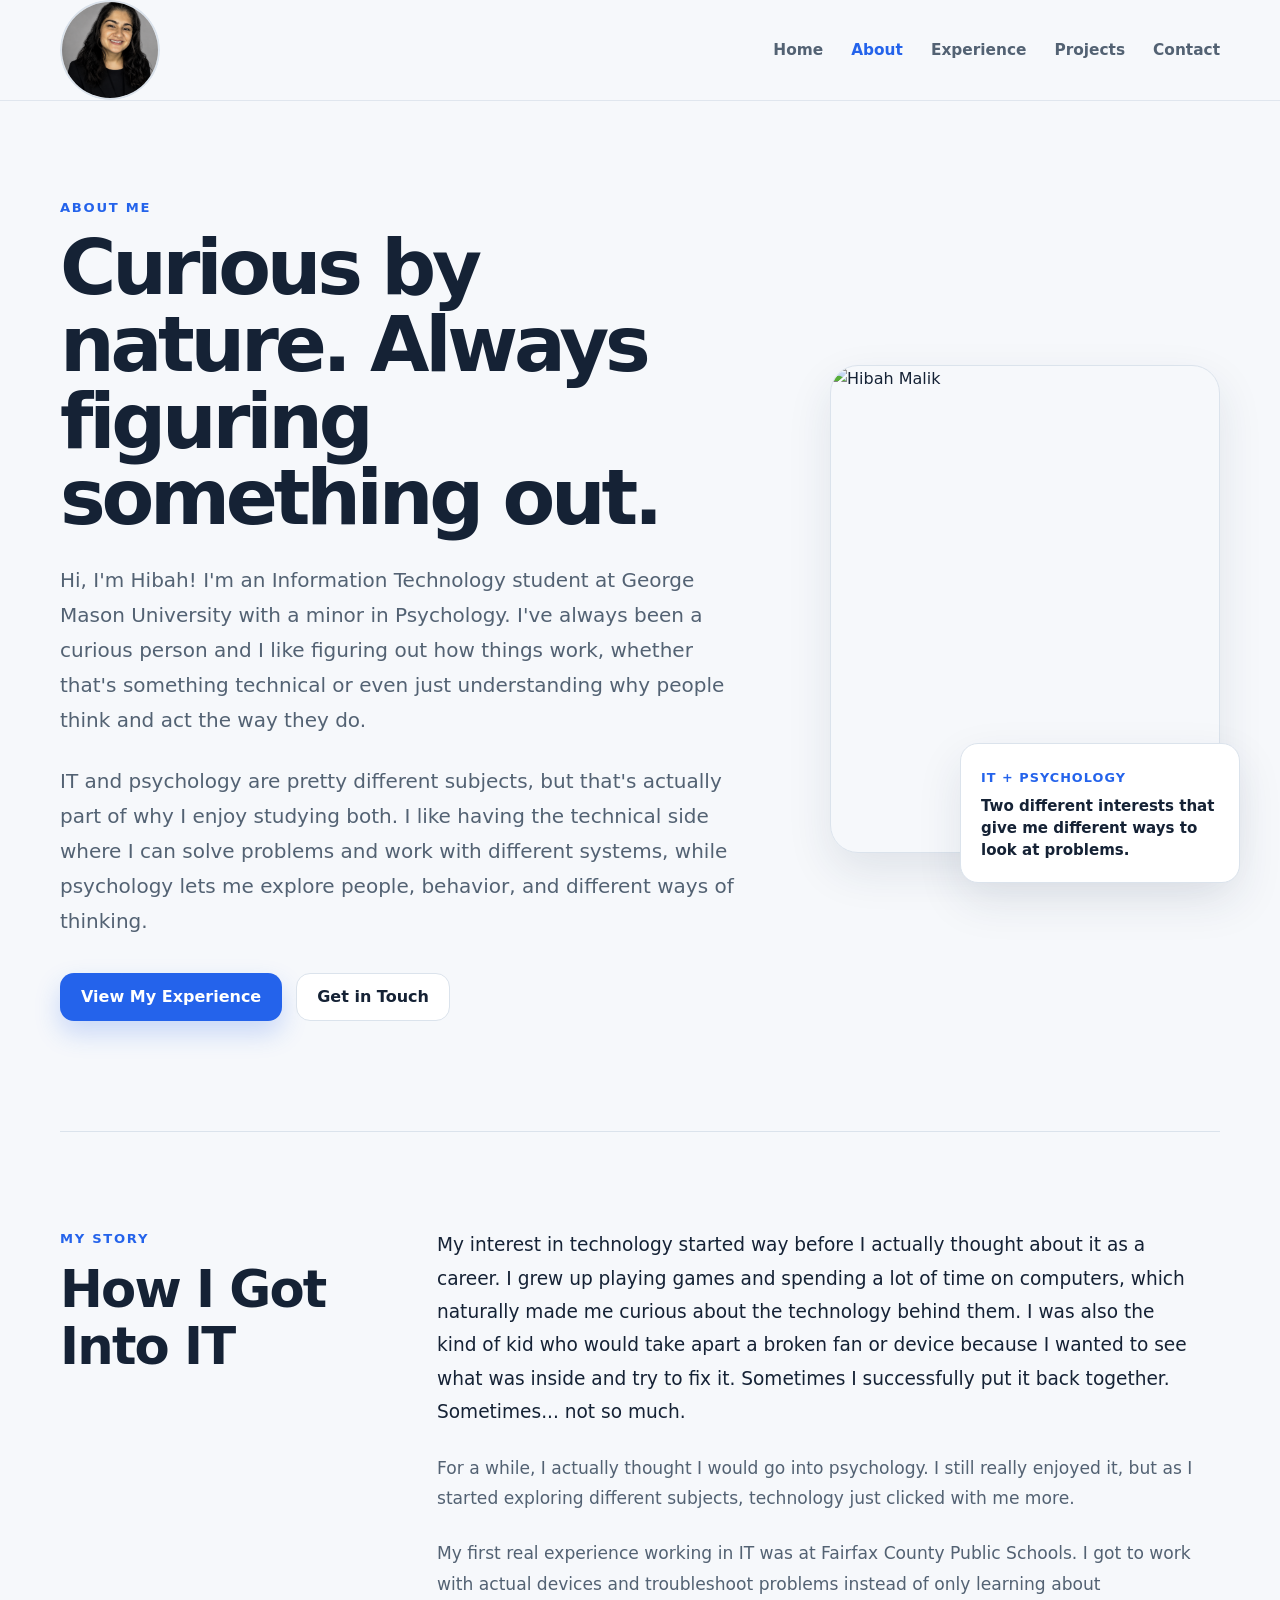
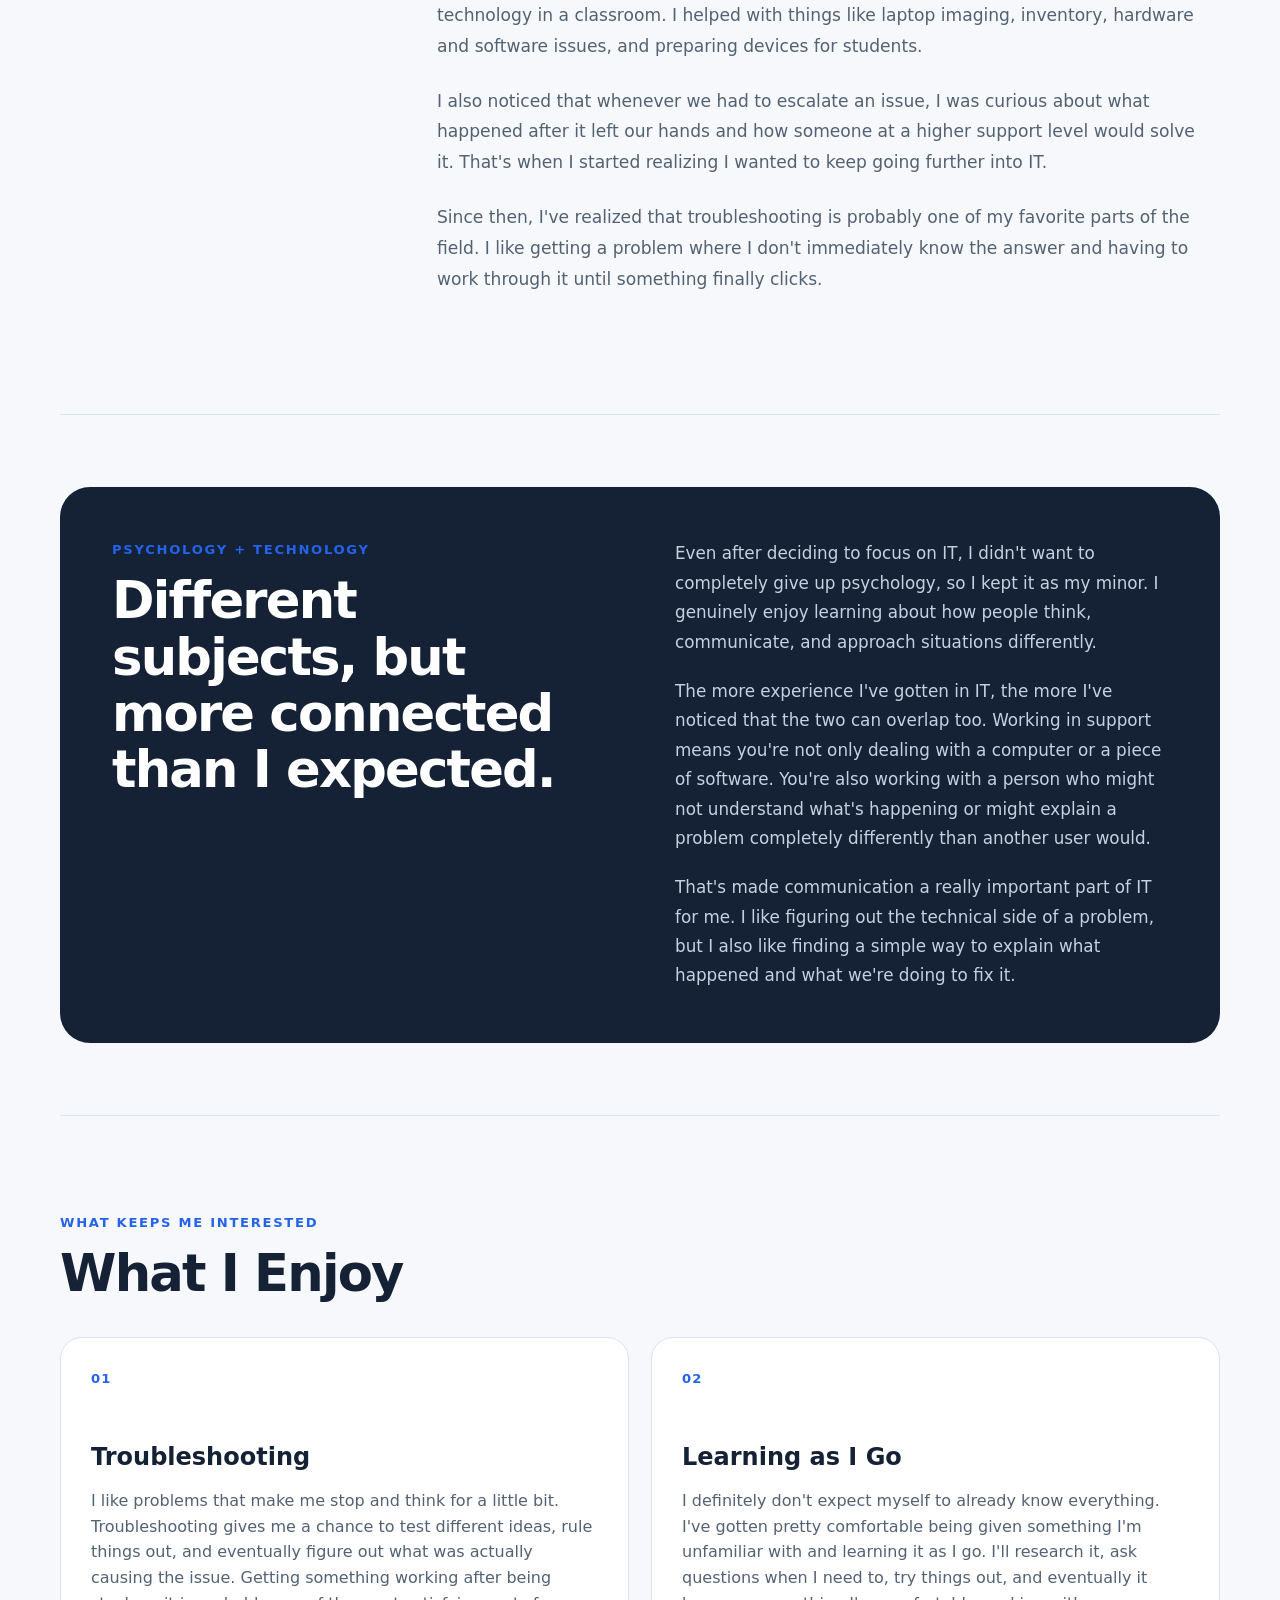
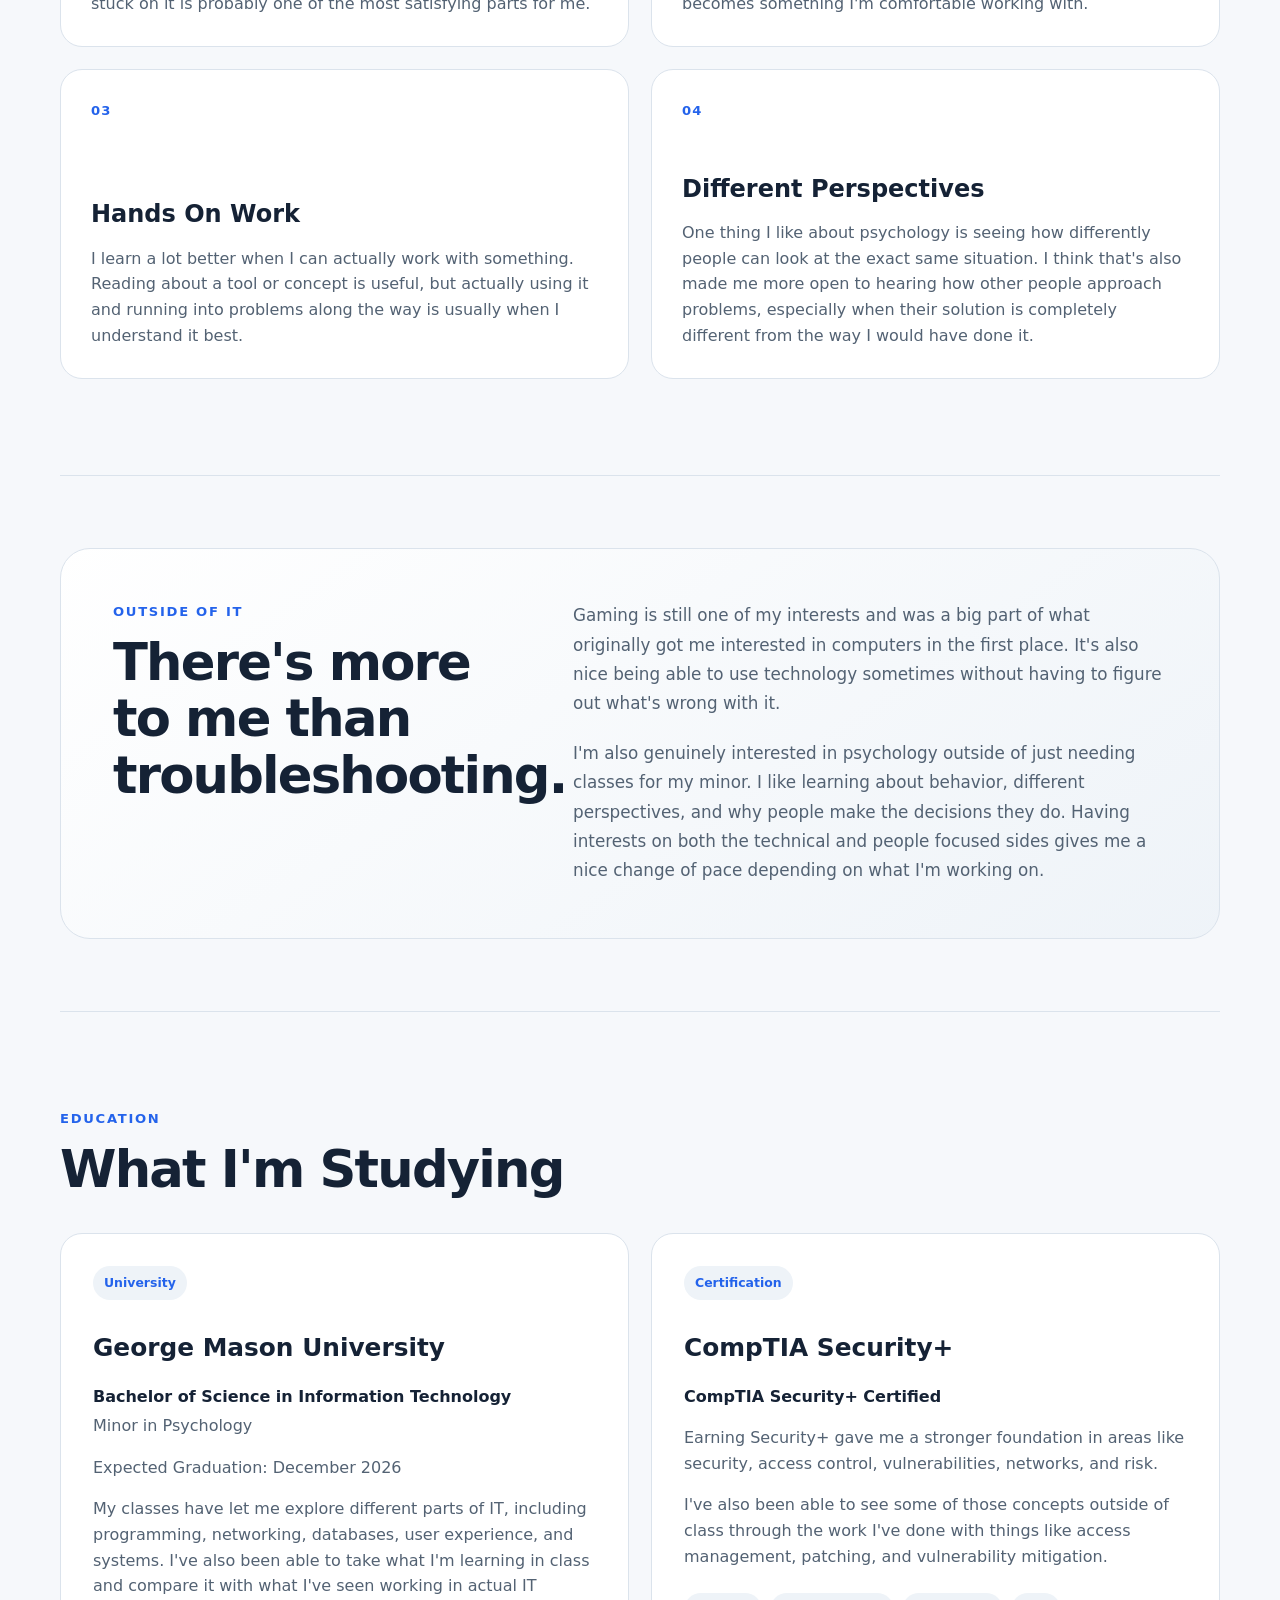
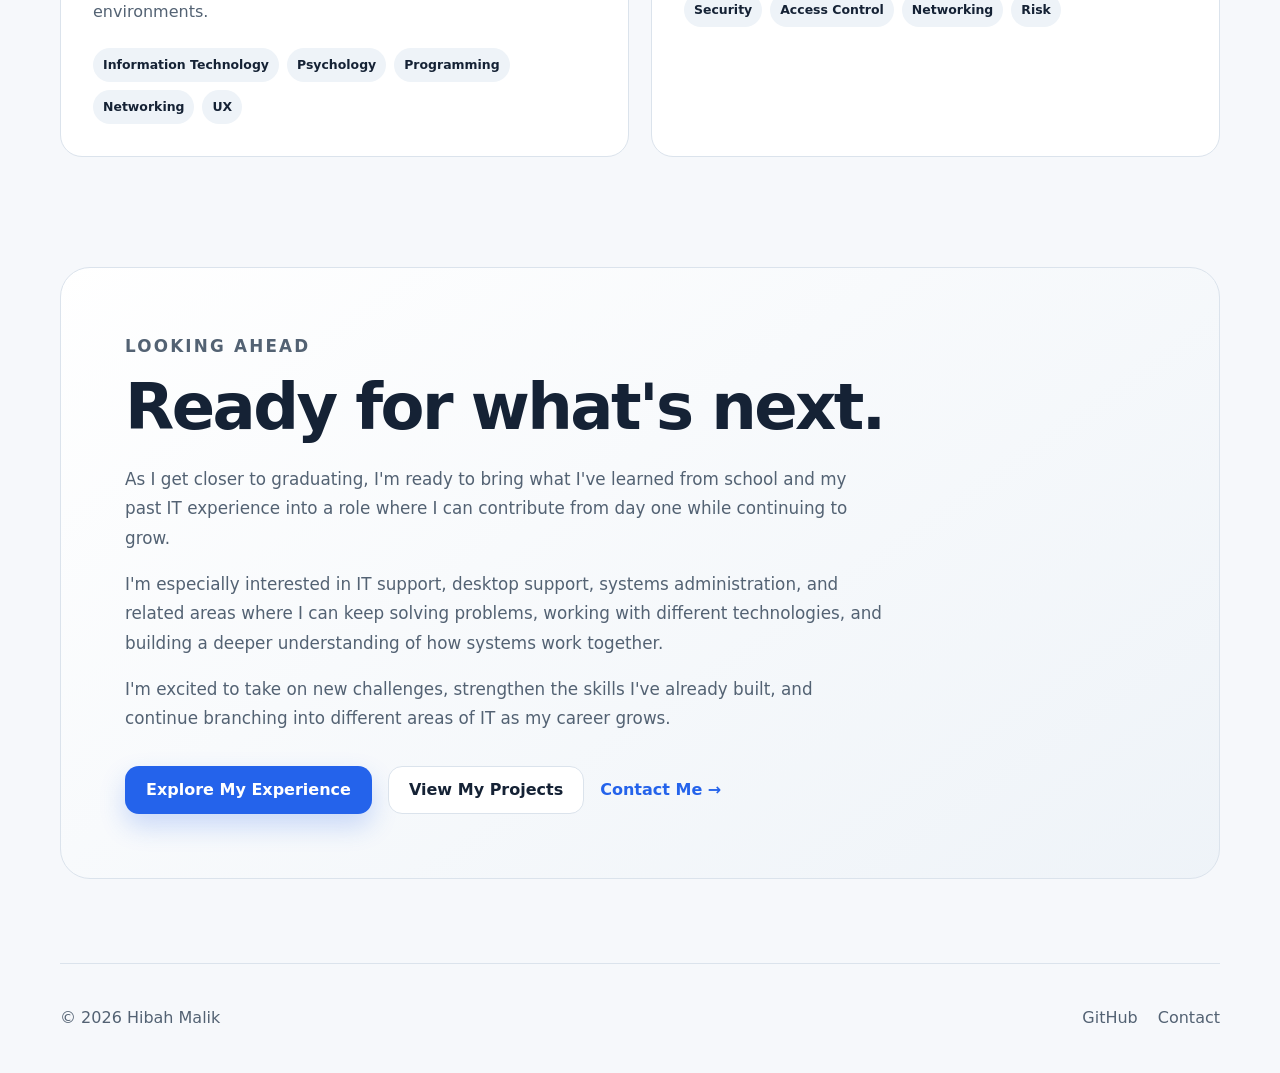
==== commit da202b7b: "Update portfolio pages and logo" ====
--- a/about.html
+++ b/about.html
@@ -19,7 +19,7 @@
     <link
         rel="icon"
         type="image/jpeg"
-        href="assets/images/logo.JPG"
+        href="assets/images/logo.png"
     >
 
 <link rel="stylesheet" href="style.css">
@@ -37,7 +37,7 @@
                 aria-label="Hibah Malik home"
             >
                 <img
-                    src="assets/images/logo.JPG"
+                    src="assets/images/logo.png"
                     alt="Hibah Malik"
                 >
             </a>
--- a/style.css
+++ b/style.css
@@ -103,8 +103,8 @@
 /* Logo */
 
 .logo {
-  width: 50px;
-  height: 50px;
+  width: 100px;
+  height: 100px;
 
   border-radius: 50%;
   overflow: hidden;
@@ -1742,4 +1742,1779 @@
     flex-direction: column;
   }
 
+}
+
+/* =========================================================
+   PROJECTS PAGE
+========================================================= */
+
+
+/* ---------------------------------------------------------
+   PROJECTS HERO
+--------------------------------------------------------- */
+
+.projects-hero {
+  max-width: 940px;
+
+  padding: 110px 0 100px;
+}
+
+.projects-hero .eyebrow {
+  margin-bottom: 16px;
+}
+
+.projects-hero h1 {
+  max-width: 900px;
+
+  margin: 0;
+
+  font-size: clamp(3.2rem, 7vw, 5.8rem);
+
+  line-height: 1;
+  letter-spacing: -0.055em;
+}
+
+.projects-intro {
+  max-width: 780px;
+
+  margin: 30px 0 0;
+
+  color: var(--text-secondary);
+
+  font-size: clamp(1.08rem, 2vw, 1.28rem);
+
+  line-height: 1.75;
+}
+
+
+/* ---------------------------------------------------------
+   PROJECT PAGE SECTIONS
+--------------------------------------------------------- */
+
+.projects-page-section {
+  padding: 110px 0;
+
+  border-top: 1px solid var(--border);
+}
+
+
+/* Section heading box */
+
+.projects-section-heading {
+  max-width: 820px;
+
+  margin-bottom: 52px;
+
+  padding: 28px 30px;
+
+  border: 1px solid var(--border);
+  border-left: 6px solid var(--accent);
+
+  border-radius: 18px;
+
+  background:
+    linear-gradient(
+      135deg,
+      var(--surface),
+      var(--surface-soft)
+    );
+}
+
+.projects-section-heading .eyebrow {
+  margin-bottom: 10px;
+
+  color: var(--accent);
+
+  font-size: 0.78rem;
+  font-weight: 850;
+
+  letter-spacing: 0.1em;
+
+  text-transform: uppercase;
+}
+
+.projects-section-heading h2 {
+  margin: 0;
+
+  color: #183b72;
+
+  font-size: clamp(2.1rem, 4vw, 3.5rem);
+
+  line-height: 1.1;
+  letter-spacing: -0.035em;
+}
+
+.projects-section-heading > p:not(.eyebrow) {
+  max-width: 700px;
+
+  margin: 17px 0 0;
+
+  color: var(--text-secondary);
+
+  font-size: 1.03rem;
+
+  line-height: 1.75;
+}
+
+
+/* ---------------------------------------------------------
+   PROJECT GRIDS
+--------------------------------------------------------- */
+
+.featured-project-grid,
+.projects-page-section .project-grid {
+  display: grid;
+
+  grid-template-columns:
+    repeat(2, minmax(0, 1fr));
+
+  gap: 28px;
+}
+
+.psych-project-grid {
+  display: grid;
+
+  grid-template-columns:
+    repeat(3, minmax(0, 1fr));
+
+  gap: 24px;
+}
+
+
+/* ---------------------------------------------------------
+   MAIN PROJECT CARDS
+--------------------------------------------------------- */
+
+.portfolio-project-card {
+  position: relative;
+
+  min-width: 0;
+  min-height: 420px;
+
+  padding: 32px;
+
+  border: 1px solid var(--border);
+
+  border-radius: 24px;
+
+  overflow: hidden;
+
+  display: flex;
+
+  flex-direction: column;
+
+  background: var(--surface);
+
+  box-shadow:
+    0 6px 20px rgba(31, 50, 81, 0.045);
+
+  transition:
+    transform 180ms ease,
+    box-shadow 180ms ease,
+    border-color 180ms ease;
+}
+
+
+/* Blue strip along top */
+
+.portfolio-project-card::before {
+  content: "";
+
+  position: absolute;
+
+  top: 0;
+  left: 0;
+
+  width: 100%;
+  height: 5px;
+
+  background: var(--accent);
+}
+
+
+.portfolio-project-card:hover {
+  transform: translateY(-5px);
+
+  border-color: rgba(36, 99, 235, 0.3);
+
+  box-shadow: var(--shadow);
+}
+
+
+/* Featured project variation */
+
+.featured-portfolio-project {
+  background:
+    linear-gradient(
+      145deg,
+      var(--surface),
+      rgba(238, 243, 248, 0.72)
+    );
+}
+
+
+/* ---------------------------------------------------------
+   PROJECT CARD TOP
+--------------------------------------------------------- */
+
+.project-card-top {
+  display: flex;
+
+  align-items: flex-start;
+  justify-content: space-between;
+
+  gap: 18px;
+}
+
+.project-category {
+  display: inline-block;
+
+  padding: 7px 11px;
+
+  border: 1px solid #d7e4f8;
+
+  border-radius: 999px;
+
+  background: #eef4ff;
+
+  color: #2457a6;
+
+  font-size: 0.75rem;
+  font-weight: 800;
+
+  letter-spacing: 0.06em;
+
+  line-height: 1.4;
+
+  text-transform: uppercase;
+}
+
+.project-number {
+  flex-shrink: 0;
+
+  color: var(--text-secondary);
+
+  font-size: 0.8rem;
+  font-weight: 800;
+}
+
+
+/* ---------------------------------------------------------
+   PROJECT TITLES
+--------------------------------------------------------- */
+
+.portfolio-project-card h3 {
+  width: fit-content;
+  max-width: 100%;
+
+  margin: 40px 0 18px;
+
+  padding: 11px 15px;
+
+  border-left: 4px solid var(--accent);
+
+  border-radius: 0 10px 10px 0;
+
+  background: #eef4ff;
+
+  color: #183b72;
+
+  font-size: 1.68rem;
+  font-weight: 850;
+
+  line-height: 1.25;
+
+  letter-spacing: -0.02em;
+}
+
+
+/* Main project description */
+
+.portfolio-project-card > p {
+  margin: 0 0 26px;
+
+  color: var(--text-secondary);
+
+  font-size: 0.97rem;
+
+  line-height: 1.8;
+}
+
+
+/* ---------------------------------------------------------
+   PROJECT HIGHLIGHT BOX
+   Used for UniTicket / SQL-style project features
+--------------------------------------------------------- */
+
+.project-highlight-list {
+  margin: 4px 0 26px;
+
+  padding: 15px;
+
+  border: 1px solid #e1e8f1;
+
+  border-radius: 14px;
+
+  display: flex;
+
+  flex-wrap: wrap;
+
+  gap: 8px;
+
+  background: #f7faff;
+}
+
+.project-highlight-list span {
+  padding: 8px 11px;
+
+  border: 1px solid #d8e4f2;
+
+  border-radius: 10px;
+
+  background: var(--surface);
+
+  color: #375271;
+
+  font-size: 0.76rem;
+  font-weight: 750;
+}
+
+
+/* ---------------------------------------------------------
+   EXPANDABLE PROJECT DETAILS
+--------------------------------------------------------- */
+
+.project-details {
+  margin: 6px 0 26px;
+
+  border: 1px solid #dfe6ef;
+
+  border-radius: 13px;
+
+  overflow: hidden;
+
+  background: #fafcff;
+}
+
+.project-details summary {
+  padding: 16px 18px;
+
+  background: #f3f7fc;
+
+  color: #2457a6;
+
+  font-size: 0.9rem;
+  font-weight: 800;
+
+  cursor: pointer;
+
+  user-select: none;
+}
+
+.project-details summary:hover {
+  background: #edf4fc;
+}
+
+.project-details summary::marker {
+  color: var(--accent);
+}
+
+.project-details[open] summary {
+  border-bottom: 1px solid #dfe6ef;
+
+  background: #edf4fc;
+}
+
+.project-details-content {
+  padding: 22px 19px 24px;
+}
+
+.project-details-content h4 {
+  margin: 0 0 9px;
+
+  color: #183b72;
+
+  font-size: 0.82rem;
+  font-weight: 850;
+
+  letter-spacing: 0.07em;
+
+  text-transform: uppercase;
+}
+
+.project-details-content h4:not(:first-child) {
+  margin-top: 26px;
+}
+
+.project-details-content p {
+  margin: 0;
+
+  color: var(--text-secondary);
+
+  font-size: 0.94rem;
+
+  line-height: 1.75;
+}
+
+.project-details-content p + p {
+  margin-top: 13px;
+}
+
+
+/* ---------------------------------------------------------
+   PROJECT TAGS
+--------------------------------------------------------- */
+
+.projects-page-section .project-tags,
+.psych-project-card .project-tags {
+  margin-top: auto;
+  margin-bottom: 25px;
+
+  padding-top: 18px;
+
+  display: flex;
+
+  flex-wrap: wrap;
+
+  gap: 9px;
+}
+
+.projects-page-section .project-tags span,
+.psych-project-card .project-tags span {
+  padding: 8px 12px;
+
+  border: 1px solid var(--border);
+
+  border-radius: 999px;
+
+  background: #f6f8fb;
+
+  color: #4d5d72;
+
+  font-size: 0.76rem;
+  font-weight: 750;
+}
+
+
+/* ---------------------------------------------------------
+   PROJECT ACTION BUTTONS
+--------------------------------------------------------- */
+
+.projects-page-section .project-links {
+  display: flex;
+
+  flex-wrap: wrap;
+
+  align-items: center;
+
+  gap: 12px;
+
+  margin-top: 2px;
+}
+
+
+/* GitHub / Paper / Report / Animation buttons */
+
+.portfolio-project-card .text-link,
+.psych-project-card .text-link {
+  display: inline-flex;
+
+  align-items: center;
+  justify-content: center;
+
+  width: fit-content;
+
+  min-height: 44px;
+
+  padding: 10px 18px;
+
+  border: 2px solid var(--accent);
+
+  border-radius: 11px;
+
+  background: var(--accent);
+
+  color: white;
+
+  font-size: 0.87rem;
+  font-weight: 800;
+
+  text-decoration: none;
+
+  box-shadow:
+    0 7px 17px rgba(36, 99, 235, 0.18);
+
+  transition:
+    transform 160ms ease,
+    background 160ms ease,
+    box-shadow 160ms ease;
+}
+
+.portfolio-project-card .text-link:hover,
+.psych-project-card .text-link:hover {
+  color: white;
+
+  transform: translateY(-2px);
+
+  background: var(--accent-dark);
+
+  box-shadow:
+    0 10px 22px rgba(36, 99, 235, 0.25);
+}
+
+
+/* ---------------------------------------------------------
+   IT RESEARCH CARDS
+--------------------------------------------------------- */
+
+.research-project-card {
+  min-height: 420px;
+
+  background:
+    linear-gradient(
+      180deg,
+      var(--surface) 0%,
+      #fbfdff 100%
+    );
+}
+
+.research-label {
+  display: inline-flex;
+
+  align-self: flex-start;
+
+  align-items: center;
+
+  padding: 7px 11px;
+
+  border: 1px solid #d7e4f8;
+
+  border-radius: 999px;
+
+  background: #eef4ff;
+
+  color: #2457a6;
+
+  font-size: 0.74rem;
+  font-weight: 800;
+
+  letter-spacing: 0.055em;
+
+  text-transform: uppercase;
+}
+
+.research-project-card h3 {
+  margin-top: 36px;
+}
+
+.research-subtitle {
+  margin: -5px 0 18px !important;
+
+  color: var(--text-primary) !important;
+
+  font-size: 0.9rem !important;
+  font-weight: 750;
+
+  line-height: 1.5 !important;
+}
+
+
+/* ---------------------------------------------------------
+   PSYCHOLOGY PROJECTS
+--------------------------------------------------------- */
+
+.psychology-projects-section {
+  padding-bottom: 110px;
+}
+
+.psych-project-card {
+  position: relative;
+
+  min-width: 0;
+  min-height: 460px;
+
+  padding: 29px;
+
+  border: 1px solid var(--border);
+
+  border-radius: 22px;
+
+  overflow: hidden;
+
+  display: flex;
+
+  flex-direction: column;
+
+  background: var(--surface);
+
+  box-shadow:
+    0 6px 20px rgba(31, 50, 81, 0.045);
+
+  transition:
+    transform 180ms ease,
+    box-shadow 180ms ease,
+    border-color 180ms ease;
+}
+
+
+/* Slightly different top strip for psychology */
+
+.psych-project-card::before {
+  content: "";
+
+  position: absolute;
+
+  top: 0;
+  left: 0;
+
+  width: 100%;
+  height: 5px;
+
+  background: #5577b5;
+}
+
+.psych-project-card:hover {
+  transform: translateY(-5px);
+
+  border-color: rgba(36, 99, 235, 0.3);
+
+  box-shadow: var(--shadow);
+}
+
+.psych-project-card h3 {
+  width: fit-content;
+  max-width: 100%;
+
+  margin: 34px 0 15px;
+
+  padding: 10px 13px;
+
+  border-left: 4px solid #5577b5;
+
+  border-radius: 0 9px 9px 0;
+
+  background: #f0f4fb;
+
+  color: #27456f;
+
+  font-size: 1.4rem;
+  font-weight: 850;
+
+  line-height: 1.3;
+}
+
+.psych-project-card > p {
+  margin: 0 0 22px;
+
+  color: var(--text-secondary);
+
+  font-size: 0.94rem;
+
+  line-height: 1.75;
+}
+
+.psych-project-card .research-subtitle {
+  margin-top: -5px !important;
+  margin-bottom: 18px !important;
+}
+
+
+/* ---------------------------------------------------------
+   WEB DEVELOPMENT PLACEHOLDER SECTION
+--------------------------------------------------------- */
+
+.web-projects-section {
+  min-height: 280px;
+}
+
+.web-projects-section .projects-section-heading {
+  margin-bottom: 0;
+}
+
+
+/* ---------------------------------------------------------
+   PROJECTS CLOSING SECTION
+--------------------------------------------------------- */
+
+.projects-closing {
+  margin-bottom: 84px;
+
+  padding: 58px;
+
+  border: 1px solid var(--border);
+
+  border-radius: 30px;
+
+  background:
+    linear-gradient(
+      145deg,
+      var(--surface),
+      var(--surface-soft)
+    );
+}
+
+.projects-closing .eyebrow {
+  margin-bottom: 16px;
+}
+
+.projects-closing h2 {
+  max-width: 760px;
+
+  margin: 0;
+
+  color: var(--text-primary);
+
+  font-size: clamp(2.1rem, 5vw, 3.8rem);
+
+  line-height: 1.08;
+  letter-spacing: -0.04em;
+}
+
+.projects-closing > p:not(.eyebrow) {
+  max-width: 700px;
+
+  margin: 22px 0 30px;
+
+  color: var(--text-secondary);
+
+  font-size: 1.03rem;
+
+  line-height: 1.75;
+}
+
+.projects-closing-actions {
+  display: flex;
+
+  flex-wrap: wrap;
+
+  gap: 12px;
+}
+
+
+/* =========================================================
+   PROJECTS PAGE TABLET
+========================================================= */
+
+@media (max-width: 900px) {
+
+  .featured-project-grid,
+  .projects-page-section .project-grid,
+  .psych-project-grid {
+    grid-template-columns: 1fr;
+  }
+
+  .portfolio-project-card,
+  .featured-portfolio-project,
+  .research-project-card,
+  .psych-project-card {
+    min-height: auto;
+  }
+
+}
+
+
+/* =========================================================
+   PROJECTS PAGE MOBILE
+========================================================= */
+
+@media (max-width: 720px) {
+
+  .projects-hero {
+    padding: 72px 0 70px;
+  }
+
+  .projects-hero h1 {
+    font-size: clamp(2.8rem, 13vw, 4rem);
+  }
+
+  .projects-intro {
+    margin-top: 24px;
+
+    font-size: 1rem;
+  }
+
+
+  /* Sections */
+
+  .projects-page-section {
+    padding: 78px 0;
+  }
+
+  .projects-section-heading {
+    margin-bottom: 34px;
+
+    padding: 22px 20px;
+
+    border-left-width: 5px;
+  }
+
+  .projects-section-heading h2 {
+    font-size: clamp(2rem, 10vw, 3rem);
+  }
+
+
+  /* Project cards */
+
+  .portfolio-project-card,
+  .psych-project-card {
+    padding: 24px;
+
+    border-radius: 20px;
+  }
+
+  .portfolio-project-card h3,
+  .psych-project-card h3 {
+    width: 100%;
+  }
+
+  .portfolio-project-card h3 {
+    margin-top: 34px;
+
+    font-size: 1.46rem;
+  }
+
+  .psych-project-card h3 {
+    font-size: 1.3rem;
+  }
+
+
+  /* Details */
+
+  .project-details summary {
+    padding: 15px 16px;
+  }
+
+  .project-details-content {
+    padding: 19px 16px 21px;
+  }
+
+
+  /* Action buttons */
+
+  .portfolio-project-card .text-link,
+  .psych-project-card .text-link {
+    width: 100%;
+
+    text-align: center;
+  }
+
+
+  /* Empty web section */
+
+  .web-projects-section {
+    min-height: 220px;
+  }
+
+
+  /* Closing */
+
+  .projects-closing {
+    padding: 38px 24px;
+
+    border-radius: 24px;
+  }
+
+  .projects-closing-actions {
+    align-items: stretch;
+
+    flex-direction: column;
+  }
+
+  .projects-closing-actions .button {
+    width: 100%;
+  }
+
+}
+
+
+/* =========================================================
+   PROJECTS PAGE SMALL MOBILE
+========================================================= */
+
+@media (max-width: 480px) {
+
+  .projects-hero {
+    padding-top: 58px;
+  }
+
+  .projects-hero h1 {
+    font-size: 2.6rem;
+  }
+
+  .portfolio-project-card,
+  .psych-project-card {
+    padding: 21px;
+  }
+
+  .project-card-top {
+    gap: 12px;
+  }
+
+  .project-category {
+    font-size: 0.7rem;
+  }
+
+  .project-highlight-list span {
+    font-size: 0.71rem;
+  }
+
+}
+
+/* =========================================================
+   EXPERIENCE PAGE
+========================================================= */
+
+
+/* ---------------------------------------------------------
+   HERO
+--------------------------------------------------------- */
+
+.experience-hero {
+  max-width: 980px;
+
+  padding: 110px 0 100px;
+}
+
+.experience-hero .eyebrow {
+  margin-bottom: 16px;
+}
+
+.experience-hero h1 {
+  max-width: 950px;
+
+  margin: 0;
+
+  font-size: clamp(3.1rem, 7vw, 5.7rem);
+
+  line-height: 1;
+
+  letter-spacing: -0.055em;
+}
+
+.experience-intro {
+  max-width: 780px;
+
+  margin: 30px 0 0;
+
+  color: var(--text-secondary);
+
+  font-size: clamp(1.08rem, 2vw, 1.28rem);
+
+  line-height: 1.75;
+}
+
+
+/* ---------------------------------------------------------
+   SECTIONS
+--------------------------------------------------------- */
+
+.experience-page-section {
+  padding: 108px 0;
+
+  border-top: 1px solid var(--border);
+}
+
+.experience-section-heading {
+  max-width: 820px;
+
+  margin-bottom: 52px;
+
+  padding: 28px 30px;
+
+  border: 1px solid var(--border);
+  border-left: 6px solid var(--accent);
+
+  border-radius: 18px;
+
+  background:
+    linear-gradient(
+      135deg,
+      var(--surface),
+      var(--surface-soft)
+    );
+}
+
+.experience-section-heading .eyebrow {
+  margin-bottom: 10px;
+}
+
+.experience-section-heading h2 {
+  margin: 0;
+
+  color: #183b72;
+
+  font-size: clamp(2.1rem, 4vw, 3.5rem);
+
+  line-height: 1.1;
+
+  letter-spacing: -0.035em;
+}
+
+.experience-section-heading > p:not(.eyebrow) {
+  max-width: 700px;
+
+  margin: 17px 0 0;
+
+  color: var(--text-secondary);
+
+  line-height: 1.75;
+}
+
+
+/* ---------------------------------------------------------
+   FEATURED EXPERIENCE
+--------------------------------------------------------- */
+
+.featured-experience-card {
+  position: relative;
+
+  margin-bottom: 38px;
+
+  padding: 40px;
+
+  border: 1px solid var(--border);
+
+  border-radius: 28px;
+
+  overflow: hidden;
+
+  background:
+    linear-gradient(
+      145deg,
+      var(--surface),
+      rgba(238, 243, 248, 0.65)
+    );
+
+  box-shadow:
+    0 8px 24px rgba(31, 50, 81, 0.055);
+}
+
+.featured-experience-card::before {
+  content: "";
+
+  position: absolute;
+
+  top: 0;
+  left: 0;
+
+  width: 100%;
+  height: 6px;
+
+  background: var(--accent);
+}
+
+.experience-card-header {
+  display: flex;
+
+  align-items: flex-start;
+  justify-content: space-between;
+
+  gap: 32px;
+}
+
+.experience-type {
+  display: inline-block;
+
+  padding: 7px 11px;
+
+  border: 1px solid #d7e4f8;
+
+  border-radius: 999px;
+
+  background: #eef4ff;
+
+  color: #2457a6;
+
+  font-size: 0.74rem;
+  font-weight: 800;
+
+  letter-spacing: 0.055em;
+
+  text-transform: uppercase;
+}
+
+.experience-card-header h3 {
+  margin: 24px 0 6px;
+
+  color: #183b72;
+
+  font-size: clamp(2rem, 4vw, 3rem);
+
+  line-height: 1.1;
+
+  letter-spacing: -0.035em;
+}
+
+.experience-role {
+  margin: 0;
+
+  color: var(--text-primary);
+
+  font-size: 1.08rem;
+
+  font-weight: 750;
+}
+
+.experience-date {
+  padding: 10px 14px;
+
+  border: 1px solid var(--border);
+
+  border-radius: 12px;
+
+  background: var(--surface);
+
+  color: var(--text-secondary);
+
+  font-size: 0.88rem;
+
+  font-weight: 750;
+}
+
+.experience-location {
+  margin: 12px 0 0;
+
+  color: var(--text-secondary);
+
+  font-size: 0.92rem;
+}
+
+.experience-summary {
+  max-width: 900px;
+
+  margin: 34px 0 40px;
+
+  color: var(--text-secondary);
+
+  font-size: 1.04rem;
+
+  line-height: 1.8;
+}
+
+
+/* ---------------------------------------------------------
+   FEATURE FOCUS GRID
+--------------------------------------------------------- */
+
+.experience-focus-grid {
+  display: grid;
+
+  grid-template-columns:
+    repeat(2, minmax(0, 1fr));
+
+  gap: 18px;
+}
+
+.experience-focus-card {
+  padding: 26px;
+
+  border: 1px solid var(--border);
+
+  border-radius: 18px;
+
+  background: var(--surface);
+}
+
+.focus-number {
+  color: var(--accent);
+
+  font-size: 0.78rem;
+
+  font-weight: 850;
+
+  letter-spacing: 0.08em;
+}
+
+.experience-focus-card h4 {
+  margin: 18px 0 12px;
+
+  color: #183b72;
+
+  font-size: 1.2rem;
+}
+
+.experience-focus-card p {
+  margin: 0;
+
+  color: var(--text-secondary);
+
+  line-height: 1.75;
+}
+
+.experience-focus-card p + p {
+  margin-top: 14px;
+}
+
+
+/* ---------------------------------------------------------
+   WHAT I LEARNED
+--------------------------------------------------------- */
+
+.experience-learned {
+  margin-top: 30px;
+
+  padding: 28px;
+
+  border-left: 5px solid var(--accent);
+
+  border-radius: 0 16px 16px 0;
+
+  background: #f5f8fd;
+}
+
+.experience-learned-label,
+.experience-detail-label {
+  margin: 0 0 14px !important;
+
+  color: #183b72 !important;
+
+  font-size: 0.82rem !important;
+
+  font-weight: 850;
+
+  letter-spacing: 0.07em;
+
+  text-transform: uppercase;
+}
+
+.experience-learned p {
+  margin: 0;
+
+  color: var(--text-secondary);
+
+  line-height: 1.75;
+}
+
+.experience-learned p + p {
+  margin-top: 14px;
+}
+
+
+/* ---------------------------------------------------------
+   FCPS DETAIL GRID
+--------------------------------------------------------- */
+
+.experience-two-column {
+  display: grid;
+
+  grid-template-columns:
+    repeat(2, minmax(0, 1fr));
+
+  gap: 20px;
+}
+
+.experience-detail-box {
+  padding: 28px;
+
+  border: 1px solid var(--border);
+
+  border-radius: 18px;
+
+  background: var(--surface);
+}
+
+.experience-detail-box p {
+  margin: 0;
+
+  color: var(--text-secondary);
+
+  line-height: 1.75;
+}
+
+.experience-detail-box p + p {
+  margin-top: 15px;
+}
+
+
+/* ---------------------------------------------------------
+   SKILL TAGS
+--------------------------------------------------------- */
+
+.experience-skill-tags {
+  margin-top: 28px;
+
+  display: flex;
+
+  flex-wrap: wrap;
+
+  gap: 9px;
+}
+
+.experience-skill-tags span {
+  padding: 8px 12px;
+
+  border: 1px solid var(--border);
+
+  border-radius: 999px;
+
+  background: #f6f8fb;
+
+  color: #4d5d72;
+
+  font-size: 0.76rem;
+
+  font-weight: 750;
+}
+
+
+/* ---------------------------------------------------------
+   OTHER EXPERIENCE
+--------------------------------------------------------- */
+
+.other-experience-grid {
+  display: grid;
+
+  grid-template-columns:
+    repeat(2, minmax(0, 1fr));
+
+  gap: 24px;
+}
+
+.other-experience-card {
+  position: relative;
+
+  padding: 30px;
+
+  border: 1px solid var(--border);
+
+  border-radius: 22px;
+
+  overflow: hidden;
+
+  display: flex;
+
+  flex-direction: column;
+
+  background: var(--surface);
+
+  transition:
+    transform 180ms ease,
+    box-shadow 180ms ease,
+    border-color 180ms ease;
+}
+
+.other-experience-card::before {
+  content: "";
+
+  position: absolute;
+
+  top: 0;
+  left: 0;
+
+  width: 100%;
+  height: 5px;
+
+  background: #5577b5;
+}
+
+.other-experience-card:hover {
+  transform: translateY(-4px);
+
+  border-color: rgba(36, 99, 235, 0.3);
+
+  box-shadow: var(--shadow);
+}
+
+.other-experience-top {
+  display: flex;
+
+  align-items: flex-start;
+  justify-content: space-between;
+
+  gap: 18px;
+}
+
+.other-date {
+  color: var(--text-secondary);
+
+  font-size: 0.8rem;
+
+  font-weight: 750;
+
+  text-align: right;
+}
+
+.other-experience-card h3 {
+  margin: 32px 0 6px;
+
+  color: #27456f;
+
+  font-size: 1.55rem;
+}
+
+.other-role {
+  margin: 0 0 24px !important;
+
+  color: var(--text-primary) !important;
+
+  font-weight: 750;
+}
+
+.other-experience-card > p {
+  margin: 0 0 16px;
+
+  color: var(--text-secondary);
+
+  line-height: 1.75;
+}
+
+.other-learned {
+  margin-top: 12px;
+
+  padding: 18px;
+
+  border-radius: 14px;
+
+  background: #f5f8fd;
+}
+
+.other-learned strong {
+  color: #183b72;
+
+  font-size: 0.82rem;
+
+  letter-spacing: 0.05em;
+
+  text-transform: uppercase;
+}
+
+.other-learned p {
+  margin: 10px 0 0;
+
+  color: var(--text-secondary);
+
+  line-height: 1.7;
+}
+
+.compact-experience-card {
+  min-height: auto;
+}
+
+
+/* ---------------------------------------------------------
+   EDUCATION AND CERTIFICATIONS
+--------------------------------------------------------- */
+
+.experience-education-grid {
+  display: grid;
+
+  grid-template-columns:
+    repeat(2, minmax(0, 1fr));
+
+  gap: 24px;
+}
+
+.experience-education-card,
+.experience-certifications-card {
+  padding: 34px;
+
+  border: 1px solid var(--border);
+
+  border-radius: 24px;
+
+  background: var(--surface);
+}
+
+.experience-education-card h3 {
+  margin: 30px 0 18px;
+
+  color: #183b72;
+
+  font-size: 1.7rem;
+}
+
+.experience-education-card p {
+  color: var(--text-secondary);
+
+  line-height: 1.7;
+}
+
+.education-main {
+  margin-bottom: 4px;
+
+  color: var(--text-primary) !important;
+
+  font-weight: 750;
+}
+
+.graduation-badge {
+  width: fit-content;
+
+  margin: 26px 0;
+
+  padding: 10px 14px;
+
+  border-radius: 12px;
+
+  background: #eef4ff;
+
+  color: #2457a6;
+
+  font-size: 0.86rem;
+
+  font-weight: 800;
+}
+
+.certification-item {
+  padding: 24px 0;
+
+  border-bottom: 1px solid var(--border);
+}
+
+.certification-item:first-of-type {
+  margin-top: 18px;
+}
+
+.certification-item:last-child {
+  padding-bottom: 0;
+
+  border-bottom: 0;
+}
+
+.certification-item h3 {
+  margin: 0 0 9px;
+
+  color: #183b72;
+
+  font-size: 1.2rem;
+}
+
+.certification-item p {
+  margin: 0;
+
+  color: var(--text-secondary);
+
+  line-height: 1.7;
+}
+
+
+/* ---------------------------------------------------------
+   SKILLS
+--------------------------------------------------------- */
+
+.skills-section {
+  padding-bottom: 112px;
+}
+
+.skills-category-grid {
+  display: grid;
+
+  grid-template-columns:
+    repeat(3, minmax(0, 1fr));
+
+  gap: 20px;
+}
+
+.skills-category-card {
+  padding: 26px;
+
+  border: 1px solid var(--border);
+
+  border-radius: 20px;
+
+  background: var(--surface);
+}
+
+.skill-number {
+  color: var(--accent);
+
+  font-size: 0.78rem;
+
+  font-weight: 850;
+
+  letter-spacing: 0.08em;
+}
+
+.skills-category-card h3 {
+  margin: 22px 0 20px;
+
+  color: #183b72;
+
+  font-size: 1.2rem;
+
+  line-height: 1.3;
+}
+
+.skills-list {
+  display: flex;
+
+  flex-wrap: wrap;
+
+  gap: 8px;
+}
+
+.skills-list span {
+  padding: 7px 10px;
+
+  border: 1px solid var(--border);
+
+  border-radius: 999px;
+
+  background: var(--surface-soft);
+
+  color: var(--text-primary);
+
+  font-size: 0.75rem;
+
+  font-weight: 700;
+}
+
+
+/* ---------------------------------------------------------
+   CLOSING
+--------------------------------------------------------- */
+
+.experience-closing {
+  margin-bottom: 84px;
+
+  padding: 58px;
+
+  border: 1px solid var(--border);
+
+  border-radius: 30px;
+
+  background:
+    linear-gradient(
+      145deg,
+      var(--surface),
+      var(--surface-soft)
+    );
+}
+
+.experience-closing h2 {
+  max-width: 760px;
+
+  margin: 0;
+
+  font-size: clamp(2.1rem, 5vw, 3.8rem);
+
+  line-height: 1.08;
+
+  letter-spacing: -0.04em;
+}
+
+.experience-closing > p:not(.eyebrow) {
+  max-width: 760px;
+
+  margin: 22px 0 0;
+
+  color: var(--text-secondary);
+
+  line-height: 1.75;
+}
+
+.experience-closing-actions {
+  margin-top: 32px;
+
+  display: flex;
+
+  flex-wrap: wrap;
+
+  gap: 12px;
+}
+
+
+/* =========================================================
+   TABLET
+========================================================= */
+
+@media (max-width: 900px) {
+
+  .experience-focus-grid,
+  .experience-two-column,
+  .other-experience-grid,
+  .experience-education-grid {
+    grid-template-columns: 1fr;
+  }
+
+  .skills-category-grid {
+    grid-template-columns:
+      repeat(2, minmax(0, 1fr));
+  }
+
+}
+
+
+/* =========================================================
+   MOBILE
+========================================================= */
+
+@media (max-width: 720px) {
+
+  .experience-hero {
+    padding: 72px 0 70px;
+  }
+
+  .experience-hero h1 {
+    font-size: clamp(2.7rem, 13vw, 4rem);
+  }
+
+  .experience-intro {
+    font-size: 1rem;
+  }
+
+  .experience-page-section {
+    padding: 78px 0;
+  }
+
+  .experience-section-heading {
+    margin-bottom: 34px;
+
+    padding: 22px 20px;
+  }
+
+  .featured-experience-card {
+    padding: 25px;
+
+    border-radius: 22px;
+  }
+
+  .experience-card-header {
+    flex-direction: column;
+  }
+
+  .experience-date {
+    width: fit-content;
+  }
+
+  .experience-focus-card,
+  .experience-detail-box {
+    padding: 22px;
+  }
+
+  .other-experience-card {
+    padding: 24px;
+  }
+
+  .other-experience-top {
+    flex-direction: column;
+  }
+
+  .other-date {
+    text-align: left;
+  }
+
+  .experience-education-card,
+  .experience-certifications-card {
+    padding: 26px;
+  }
+
+  .skills-category-grid {
+    grid-template-columns: 1fr;
+  }
+
+  .experience-closing {
+    padding: 38px 24px;
+
+    border-radius: 24px;
+  }
+
+  .experience-closing-actions {
+    flex-direction: column;
+  }
+
+  .experience-closing-actions .button {
+    width: 100%;
+  }
+
 }
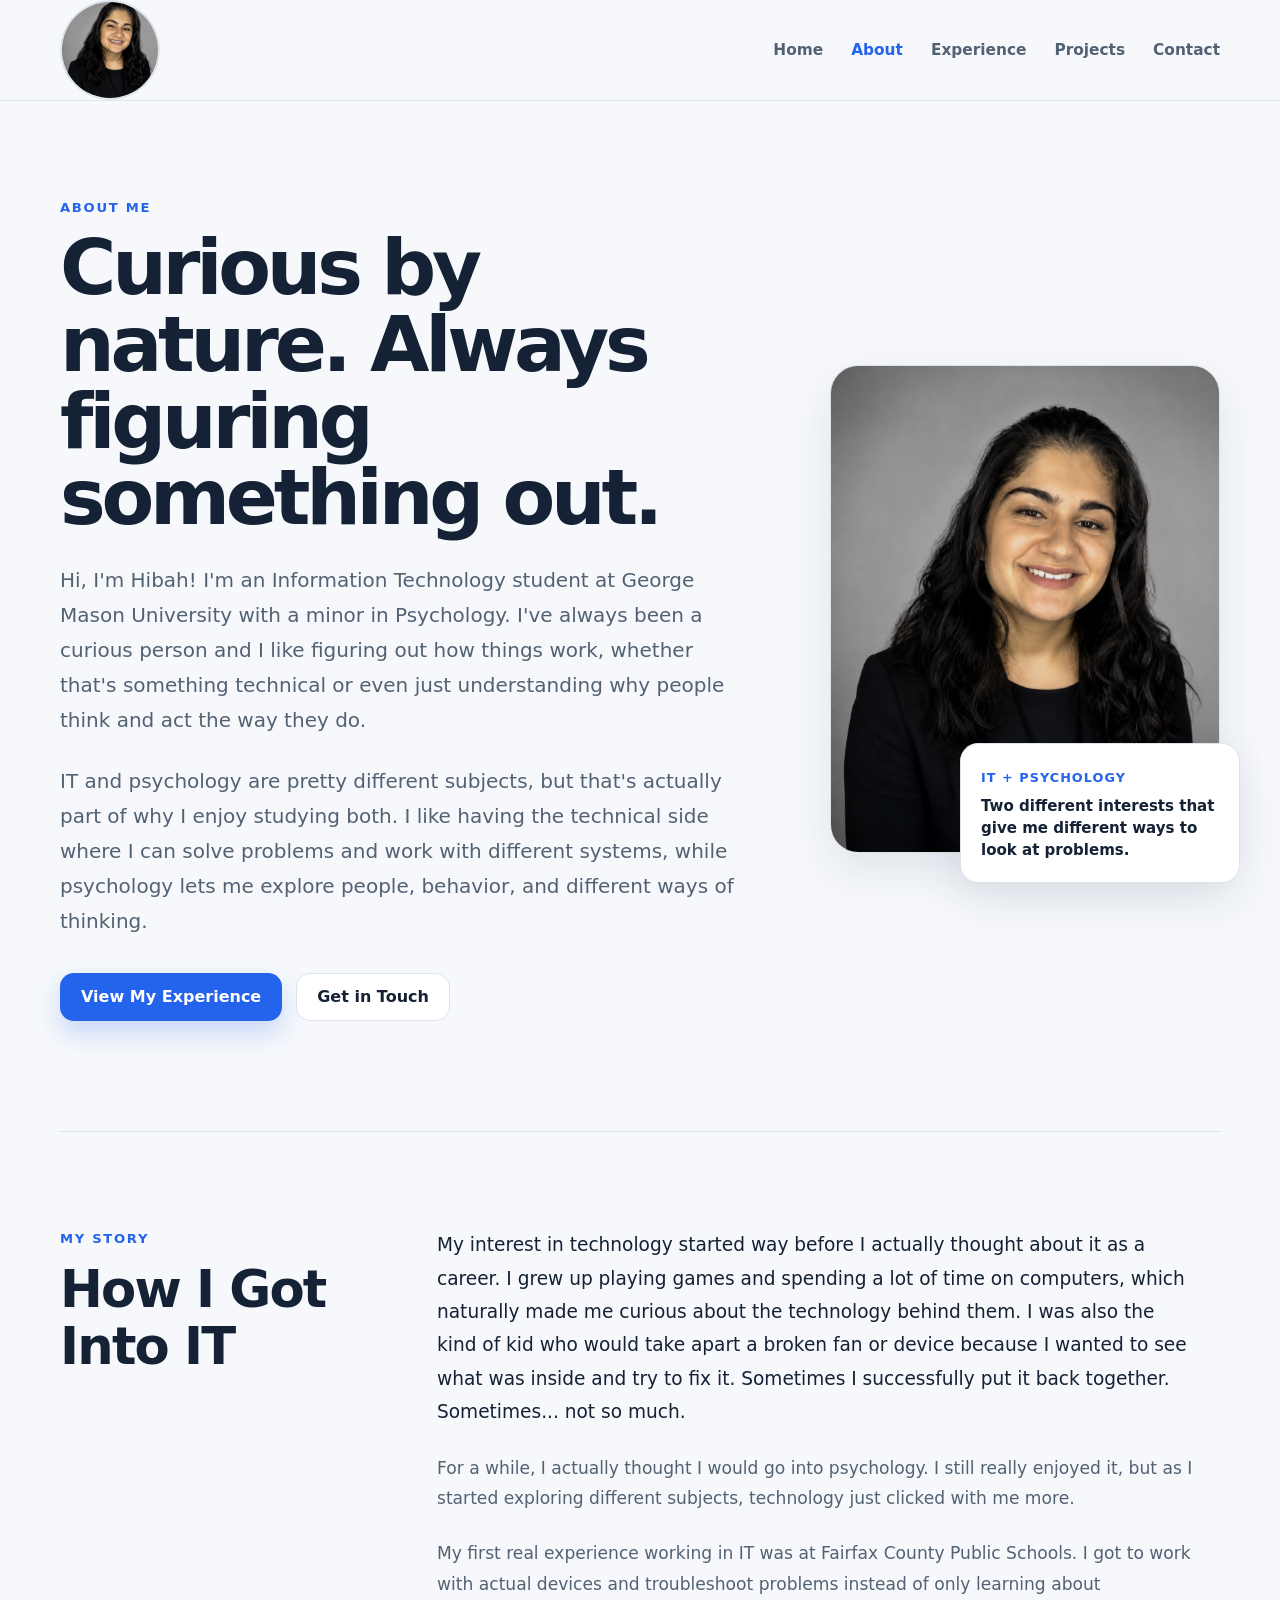
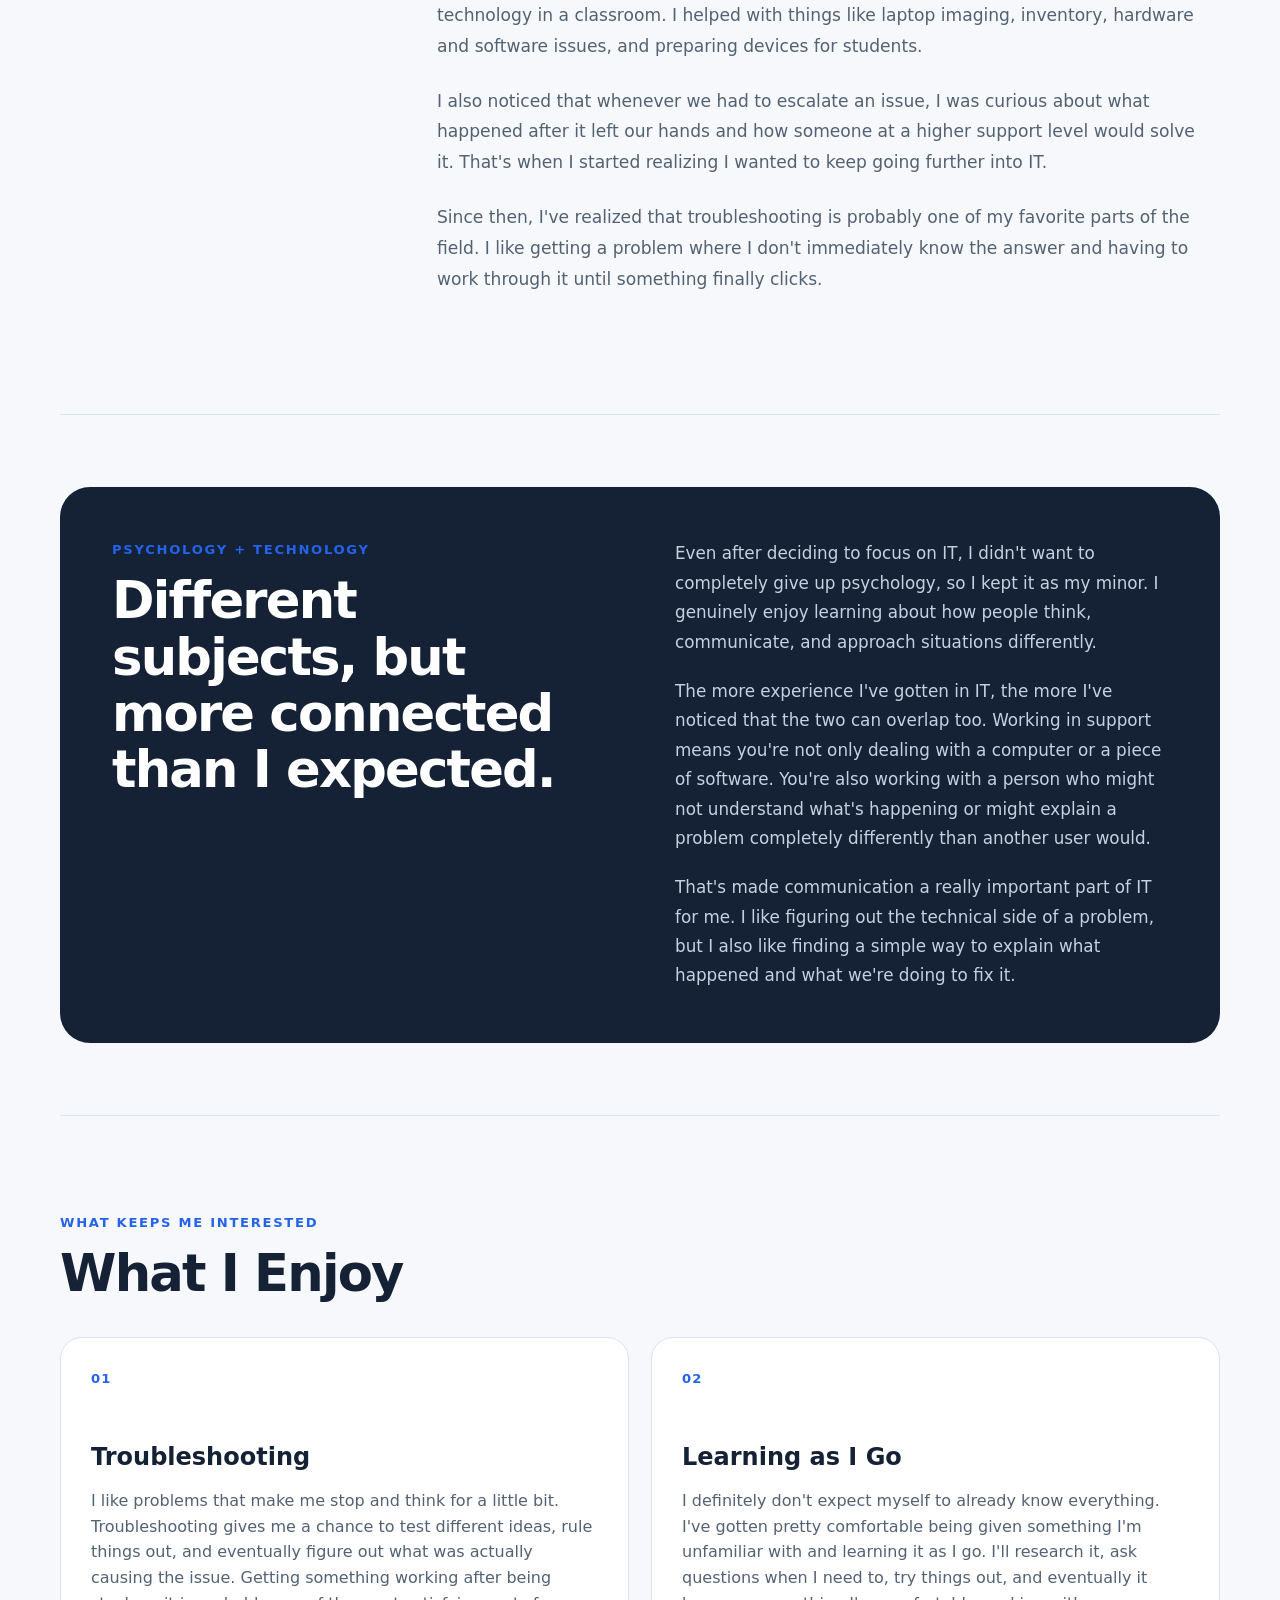
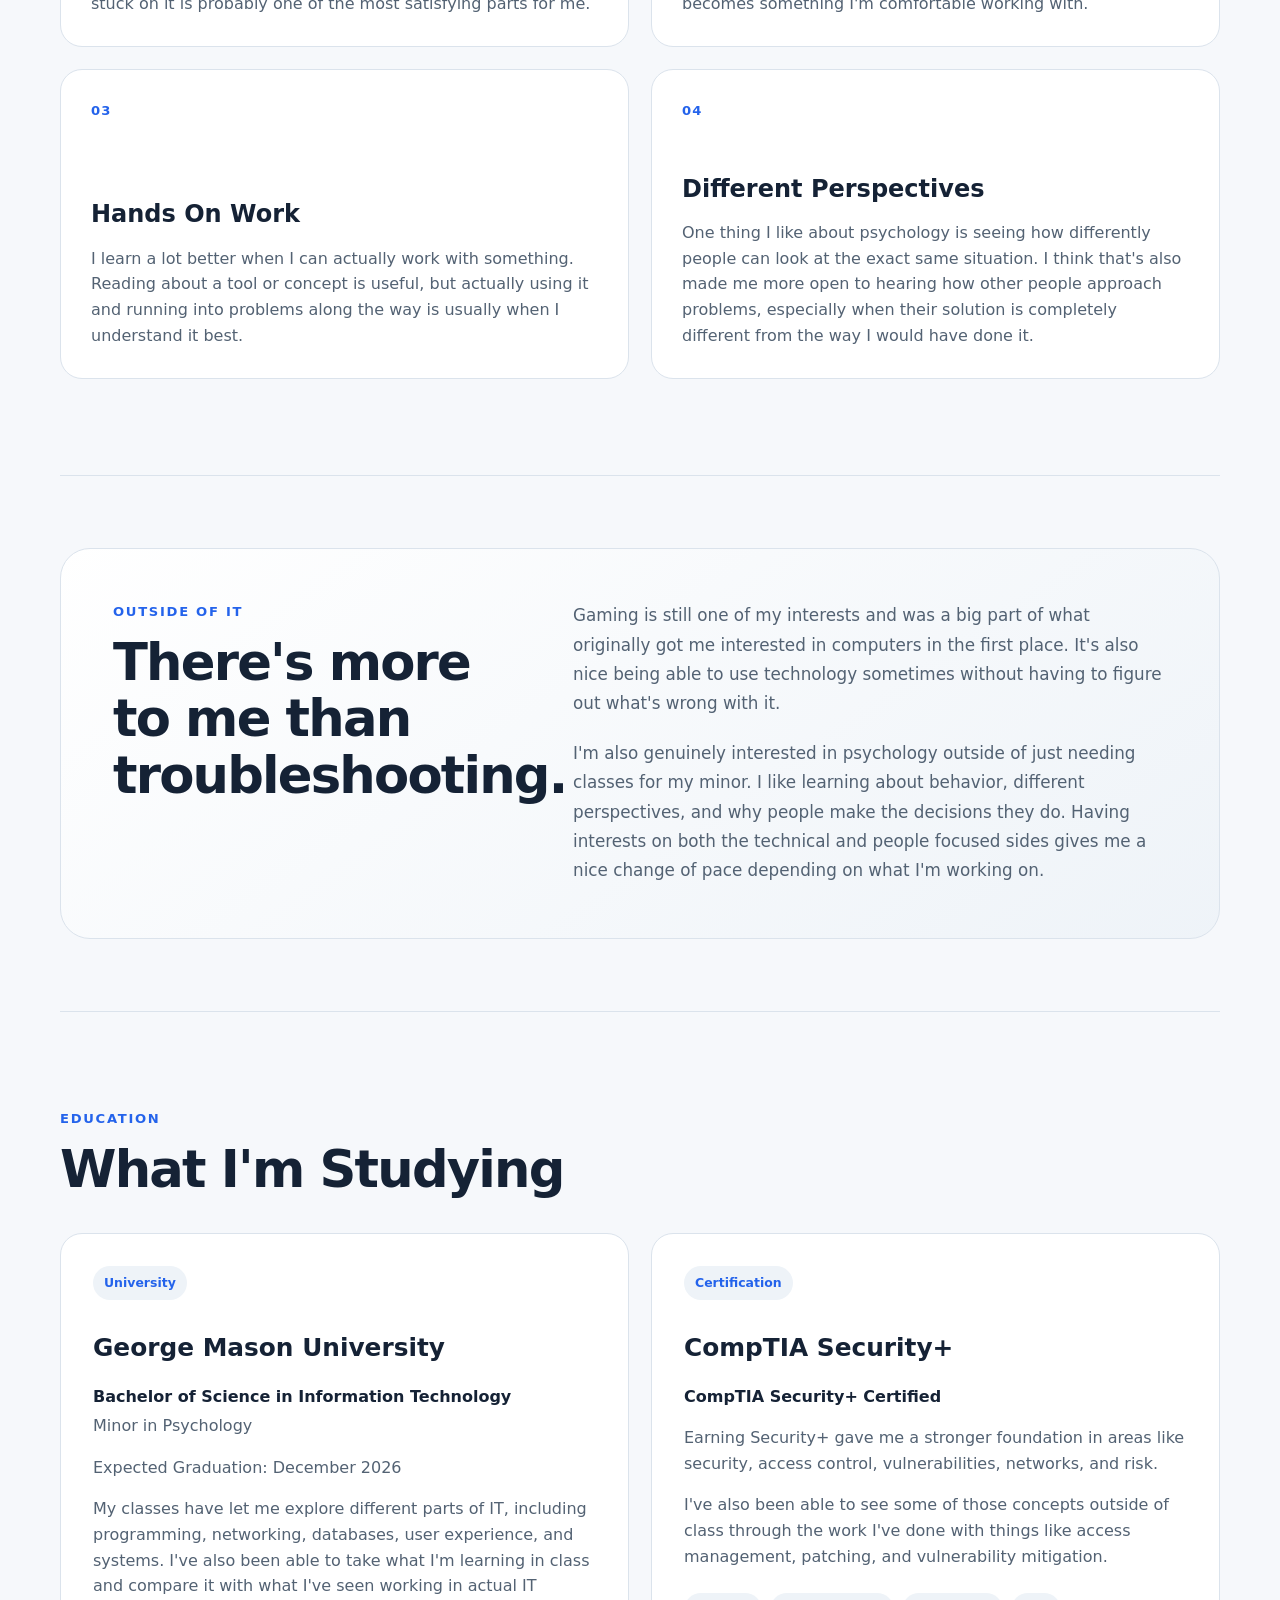
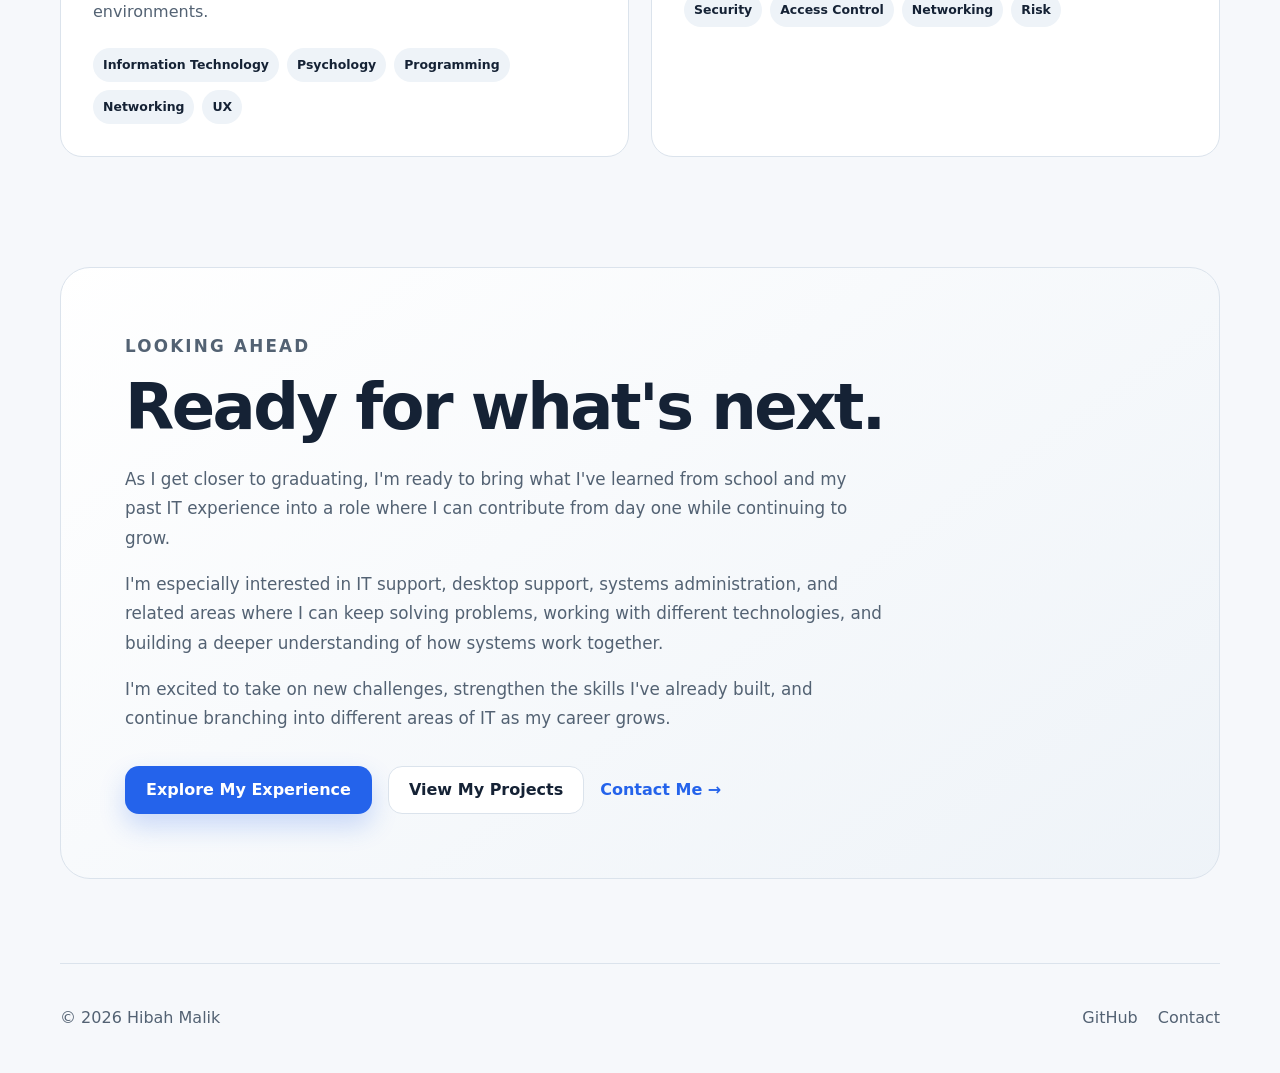
==== commit dabe2305: "Update about page" ====
--- a/about.html
+++ b/about.html
@@ -152,7 +152,7 @@
 
                 <img
                     class="about-photo"
-                    src="assets/images/logo.JPG"
+                    src="assets/images/logo.png"
                     alt="Hibah Malik"
                 >
 
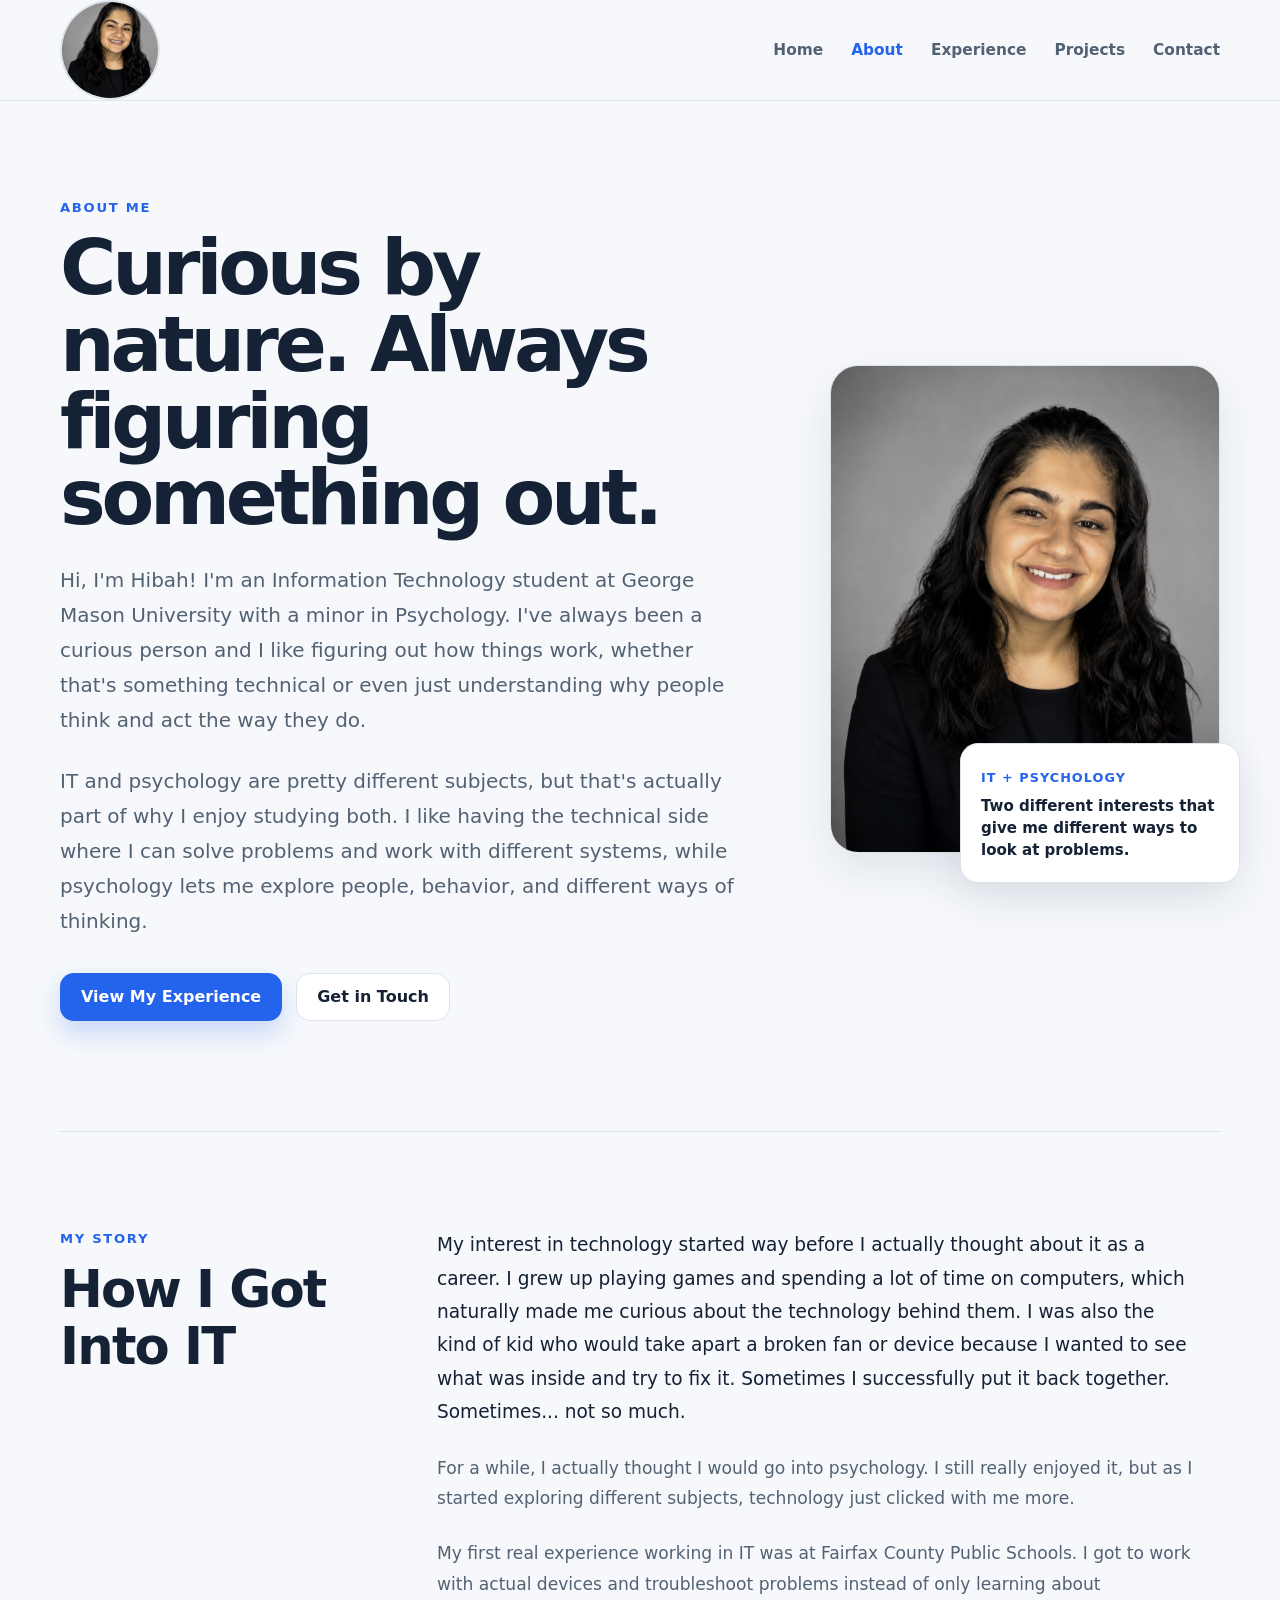
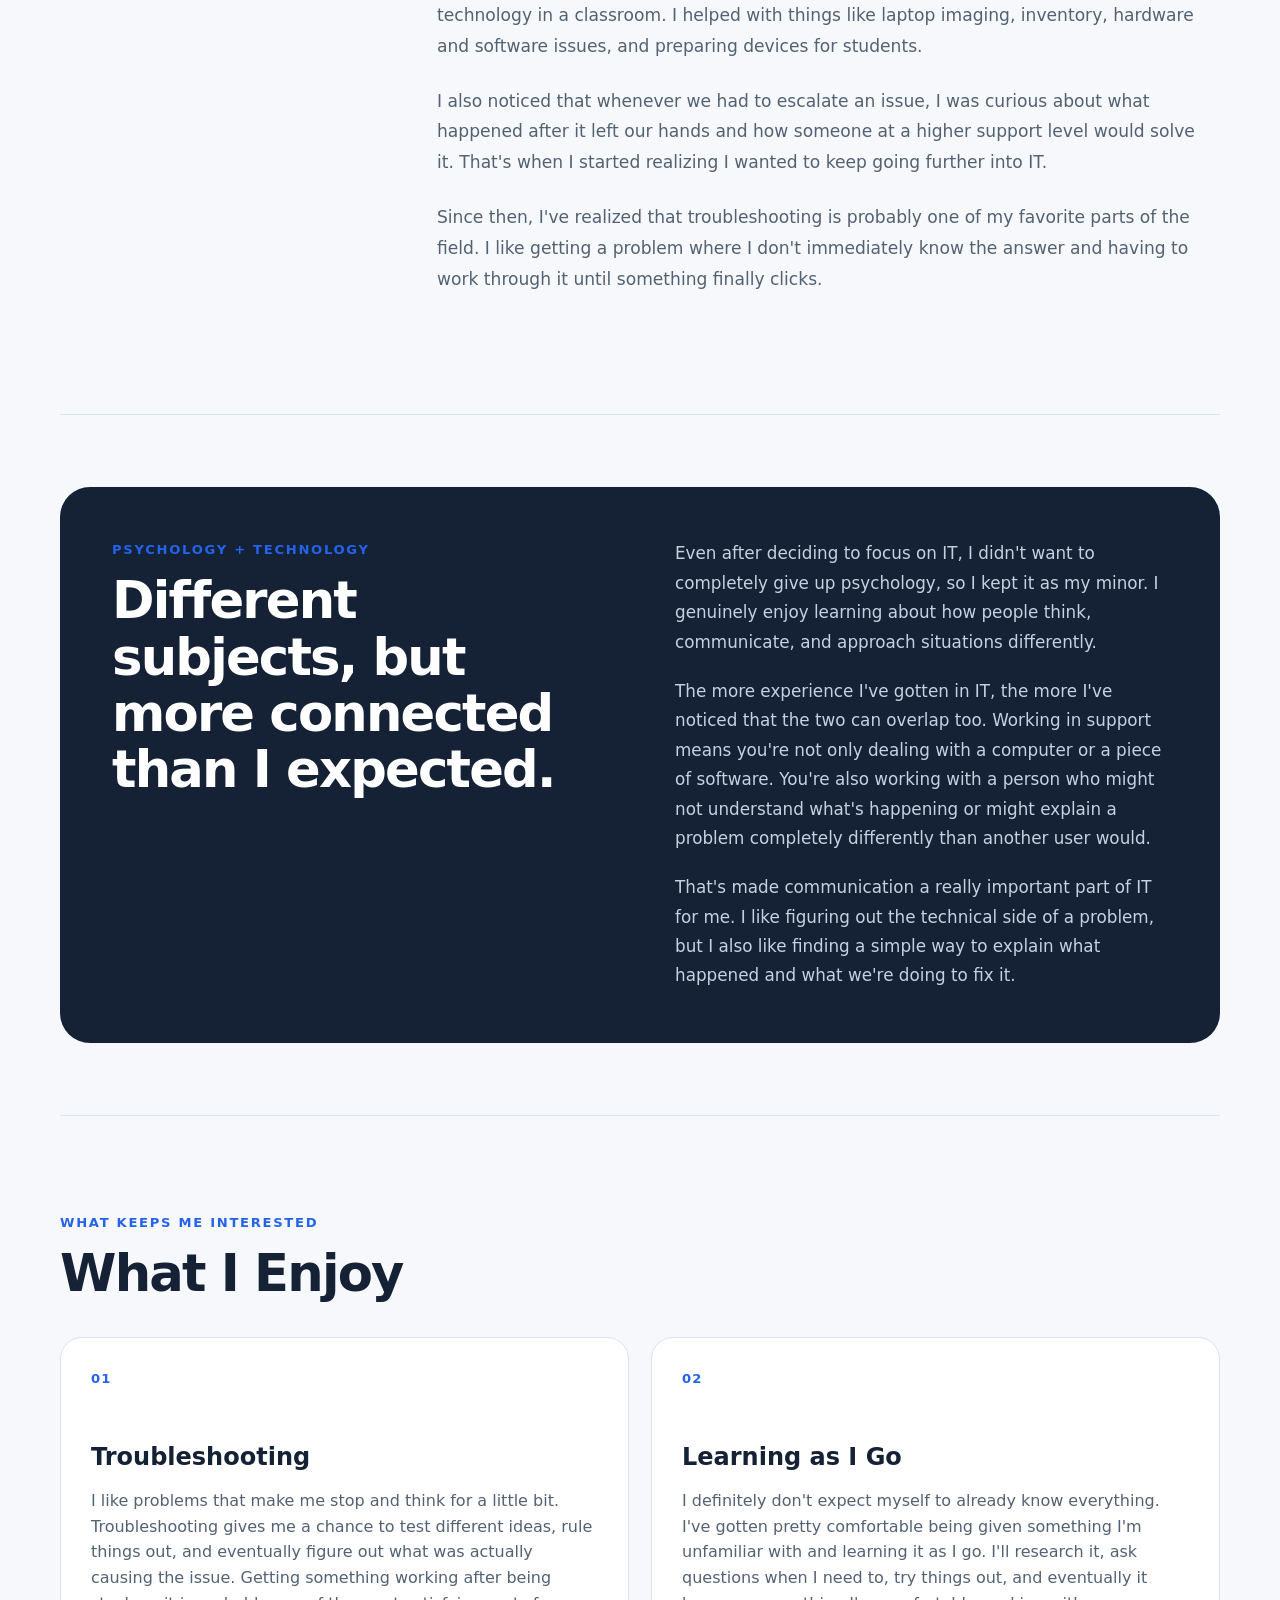
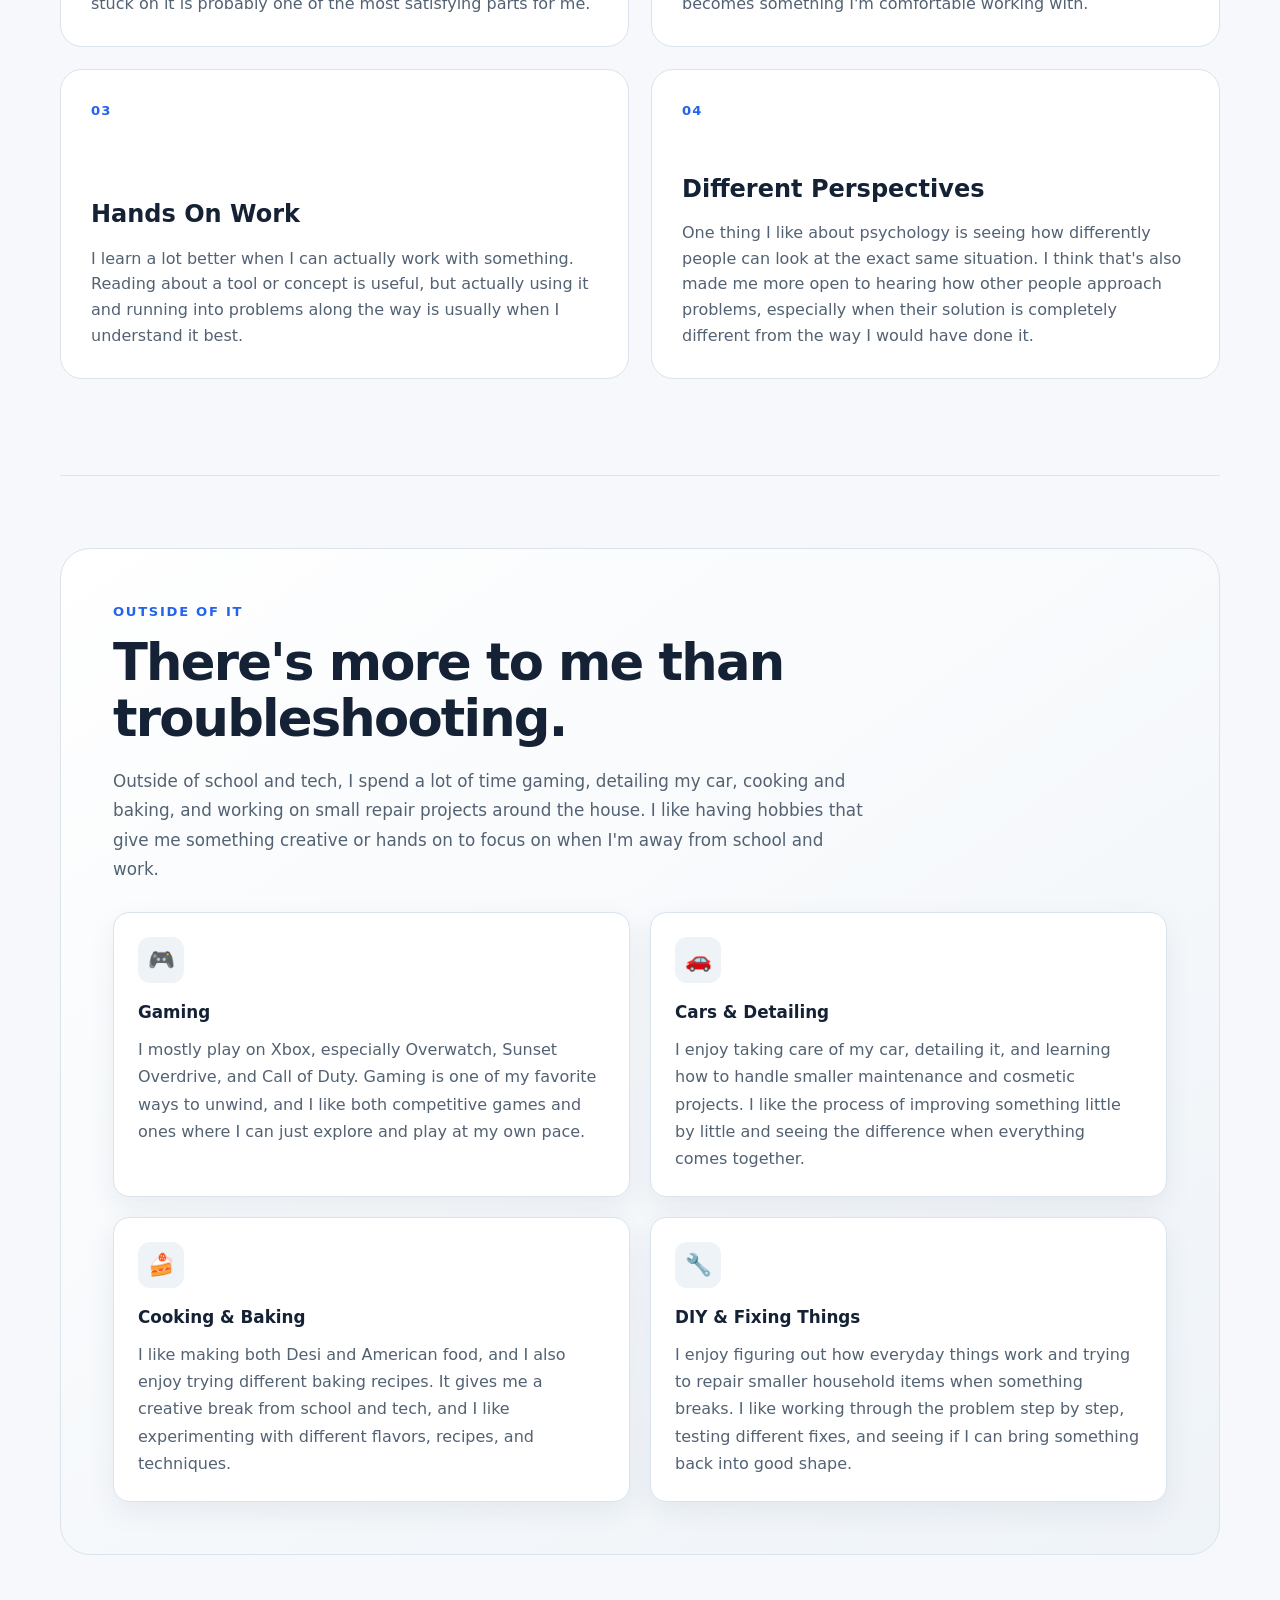
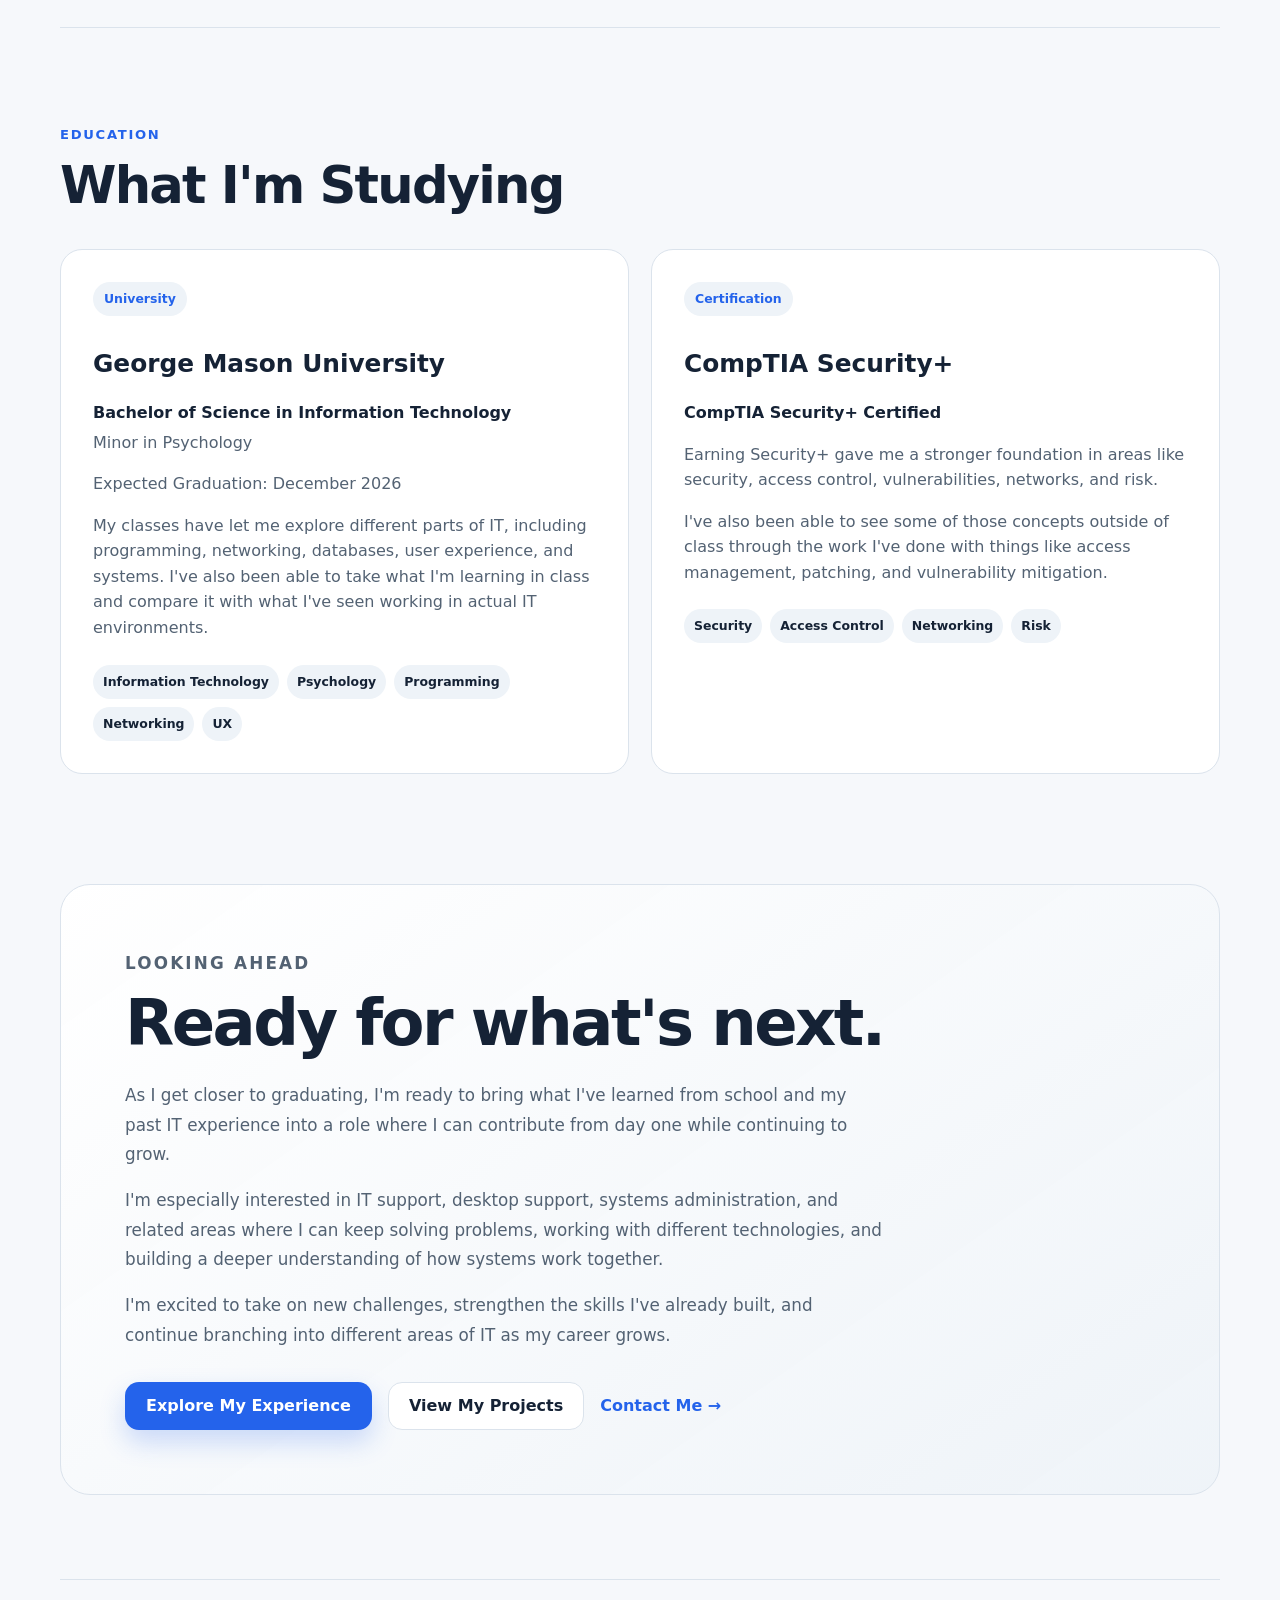
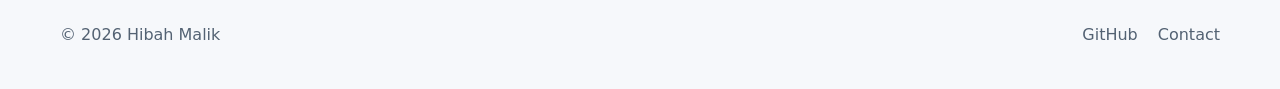
==== commit 121a051e: "Update About Page" ====
--- a/about.html
+++ b/about.html
@@ -424,21 +424,98 @@
                 <div class="outside-content">
 
                     <p>
-                        Gaming is still one of my interests and was a big
-                        part of what originally got me interested in
-                        computers in the first place. It's also nice being
-                        able to use technology sometimes without having
-                        to figure out what's wrong with it.
-                    </p>
-
-                    <p>
-                        I'm also genuinely interested in psychology outside
-                        of just needing classes for my minor. I like learning
-                        about behavior, different perspectives, and why people
-                        make the decisions they do. Having interests on both
-                        the technical and people focused sides gives me a
-                        nice change of pace depending on what I'm working on.
-                    </p>
+                        Outside of school and tech, I spend a lot of time gaming,
+                        detailing my car, cooking and baking, and working on small
+                        repair projects around the house. I like having hobbies that
+                        give me something creative or hands on to focus on when I'm
+                        away from school and work.
+                    </p>
+
+                </div>
+
+
+                <div class="outside-interest-grid">
+
+                    <article class="outside-interest-card">
+
+                        <span class="outside-interest-icon" aria-hidden="true">
+                            🎮
+                        </span>
+
+                        <h3>
+                            Gaming
+                        </h3>
+
+                        <p>
+                            I mostly play on Xbox, especially Overwatch, Sunset
+                            Overdrive, and Call of Duty. Gaming is one of my favorite
+                            ways to unwind, and I like both competitive games and ones
+                            where I can just explore and play at my own pace.
+                        </p>
+
+                    </article>
+
+
+                    <article class="outside-interest-card">
+
+                        <span class="outside-interest-icon" aria-hidden="true">
+                            🚗
+                        </span>
+
+                        <h3>
+                            Cars &amp; Detailing
+                        </h3>
+
+                        <p>
+                            I enjoy taking care of my car, detailing it, and learning
+                            how to handle smaller maintenance and cosmetic projects.
+                            I like the process of improving something little by little
+                            and seeing the difference when everything comes together.
+                        </p>
+
+                    </article>
+
+
+                    <article class="outside-interest-card">
+
+                        <span class="outside-interest-icon" aria-hidden="true">
+                            🍰
+                        </span>
+
+                        <h3>
+                            Cooking &amp; Baking
+                        </h3>
+
+                        <p>
+                            I like making both Desi and American food, and I also
+                            enjoy trying different baking recipes. It gives me a
+                            creative break from school and tech, and I like
+                            experimenting with different flavors, recipes, and
+                            techniques.
+                        </p>
+
+                    </article>
+
+
+                    <article class="outside-interest-card">
+
+                        <span class="outside-interest-icon" aria-hidden="true">
+                            🔧
+                        </span>
+
+                        <h3>
+                            DIY &amp; Fixing Things
+                        </h3>
+
+                        <p>
+                            I enjoy figuring out how everyday things work and trying
+                            to repair smaller household items when something breaks.
+                            I like working through the problem step by step, testing
+                            different fixes, and seeing if I can bring something back
+                            into good shape.
+                        </p>
+
+                    </article>
 
                 </div>
 
--- a/style.css
+++ b/style.css
@@ -1167,16 +1167,9 @@
   padding: 52px;
 
   border: 1px solid var(--border);
-
   border-radius: 30px;
 
-  display: grid !important;
-
-  grid-template-columns:
-    minmax(0, 0.8fr)
-    minmax(0, 1.2fr);
-
-  gap: 64px;
+  display: block !important;
 
   background:
     linear-gradient(
@@ -1193,10 +1186,13 @@
   margin: 0;
 
   font-size: clamp(2rem, 4vw, 3.3rem);
-
   line-height: 1.1;
-
   letter-spacing: -0.035em;
+}
+
+.outside-content {
+  margin-top: 20px;
+  max-width: 760px;
 }
 
 .outside-content p {
@@ -1205,7 +1201,6 @@
   color: var(--text-secondary);
 
   font-size: 1.05rem;
-
   line-height: 1.75;
 }
 
@@ -1213,6 +1208,95 @@
   margin-bottom: 0;
 }
 
+
+/* Outside IT hobby cards */
+
+.outside-interest-grid {
+  display: grid;
+
+  grid-template-columns:
+    repeat(2, minmax(0, 1fr));
+
+  gap: 20px;
+
+  margin-top: 28px;
+}
+
+.outside-interest-card {
+  padding: 24px;
+
+  background: var(--surface);
+
+  border: 1px solid var(--border);
+  border-radius: 16px;
+
+  box-shadow:
+    0 10px 28px rgba(31, 50, 81, 0.07);
+
+  transition:
+    transform 160ms ease,
+    box-shadow 160ms ease;
+}
+
+.outside-interest-card:hover {
+  transform: translateY(-3px);
+
+  box-shadow:
+    0 14px 32px rgba(31, 50, 81, 0.11);
+}
+
+.outside-interest-icon {
+  display: inline-flex;
+
+  align-items: center;
+  justify-content: center;
+
+  width: 46px;
+  height: 46px;
+
+  margin-bottom: 16px;
+
+  background: var(--surface-soft);
+
+  border-radius: 12px;
+
+  font-size: 1.35rem;
+}
+
+.outside-interest-card h3 {
+  margin: 0 0 10px;
+
+  color: var(--text-primary);
+
+  font-size: 1.05rem;
+}
+
+.outside-interest-card p {
+  margin: 0;
+
+  color: var(--text-secondary);
+
+  line-height: 1.7;
+}
+
+
+/* Mobile */
+
+@media (max-width: 720px) {
+
+  .outside-card {
+    padding: 32px 24px;
+  }
+
+  .outside-interest-grid {
+    grid-template-columns: 1fr;
+  }
+
+  .outside-interest-card {
+    padding: 20px;
+  }
+
+}
 
 /* Education */
 
@@ -3287,6 +3371,52 @@
   line-height: 1.7;
 }
 
+/* ========================================
+   CERTIFICATION BUTTONS
+======================================== */
+
+.cert-button {
+  display: inline-flex;
+  align-items: center;
+  justify-content: center;
+
+  margin-top: 16px;
+
+  min-height: 42px;
+
+  padding: 9px 15px;
+
+  border: 2px solid var(--accent);
+  border-radius: 10px;
+
+  background: var(--accent);
+
+  color: white;
+
+  font-size: 0.84rem;
+  font-weight: 800;
+
+  text-decoration: none;
+
+  box-shadow:
+    0 6px 15px rgba(36, 99, 235, 0.16);
+
+  transition:
+    transform 160ms ease,
+    background 160ms ease,
+    box-shadow 160ms ease;
+}
+
+.cert-button:hover {
+  color: white;
+
+  background: var(--accent-dark);
+
+  transform: translateY(-2px);
+
+  box-shadow:
+    0 9px 20px rgba(36, 99, 235, 0.22);
+}
 
 /* ---------------------------------------------------------
    SKILLS
